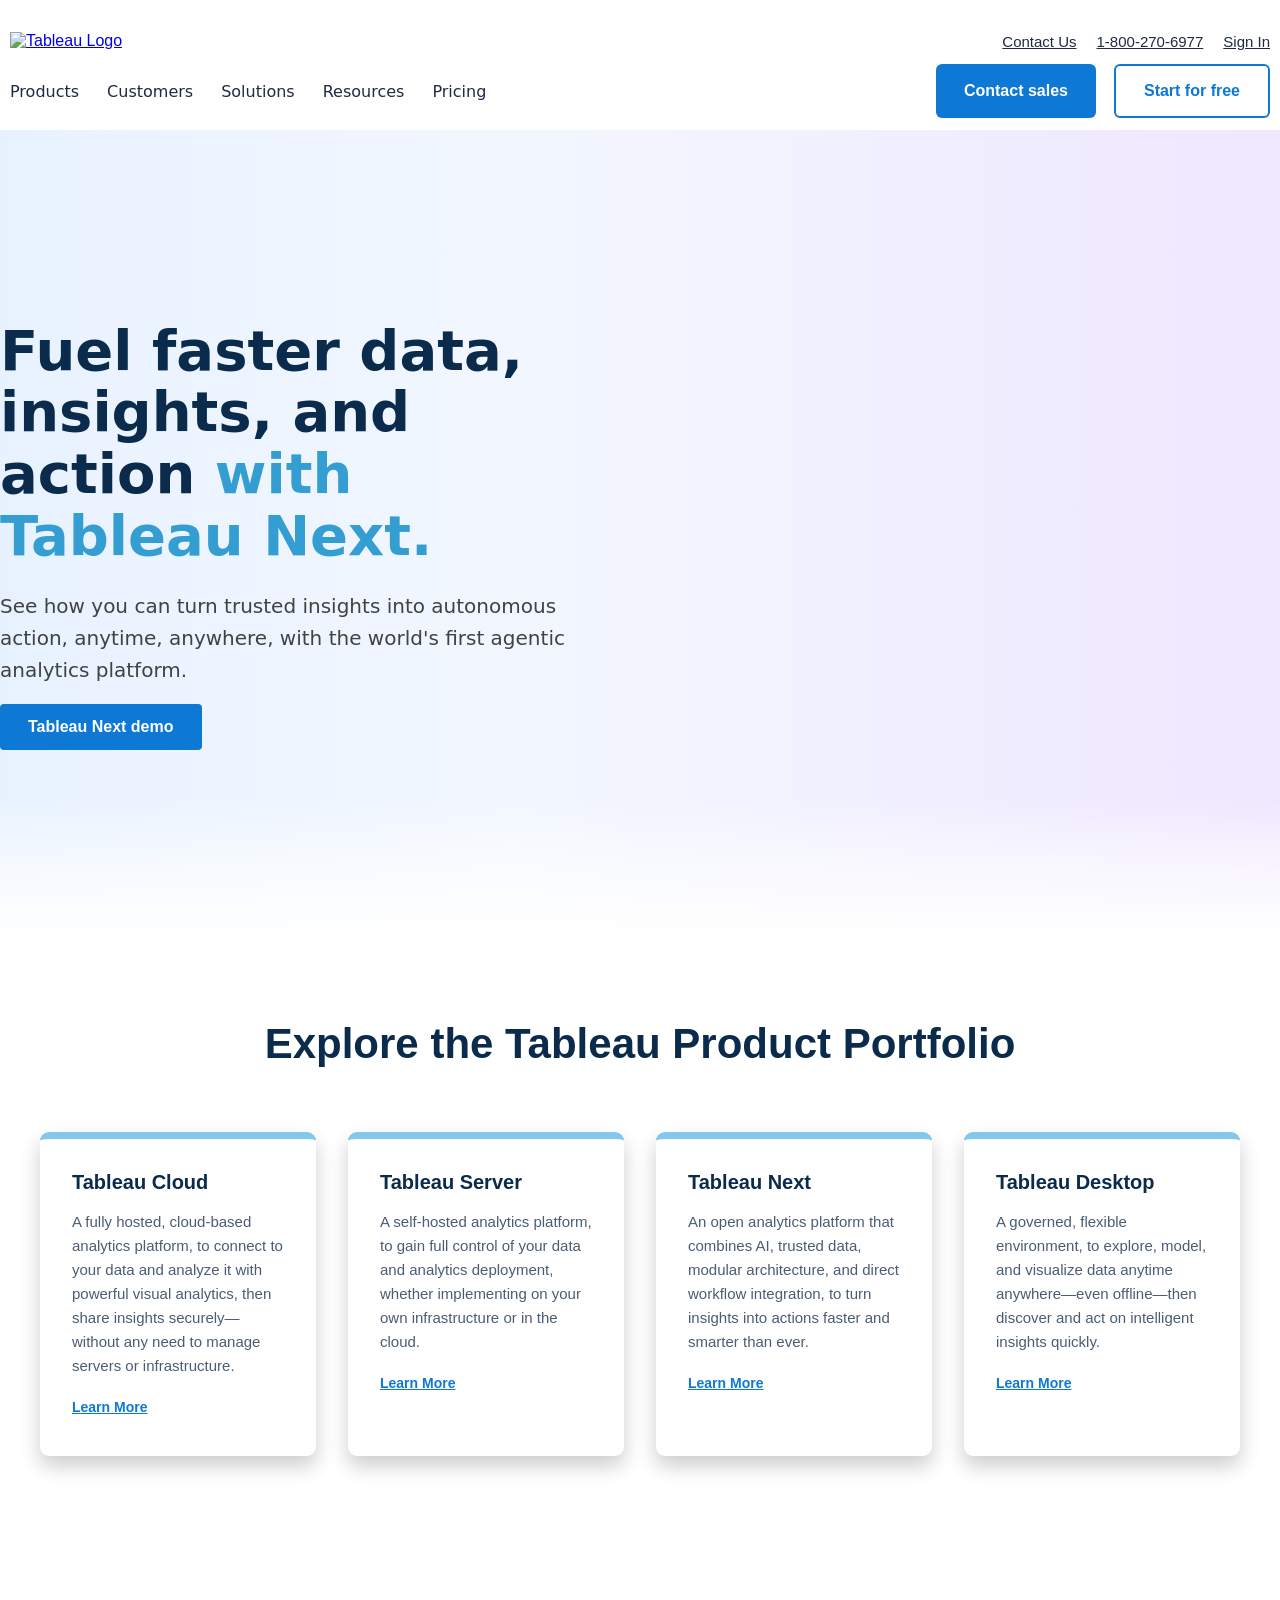
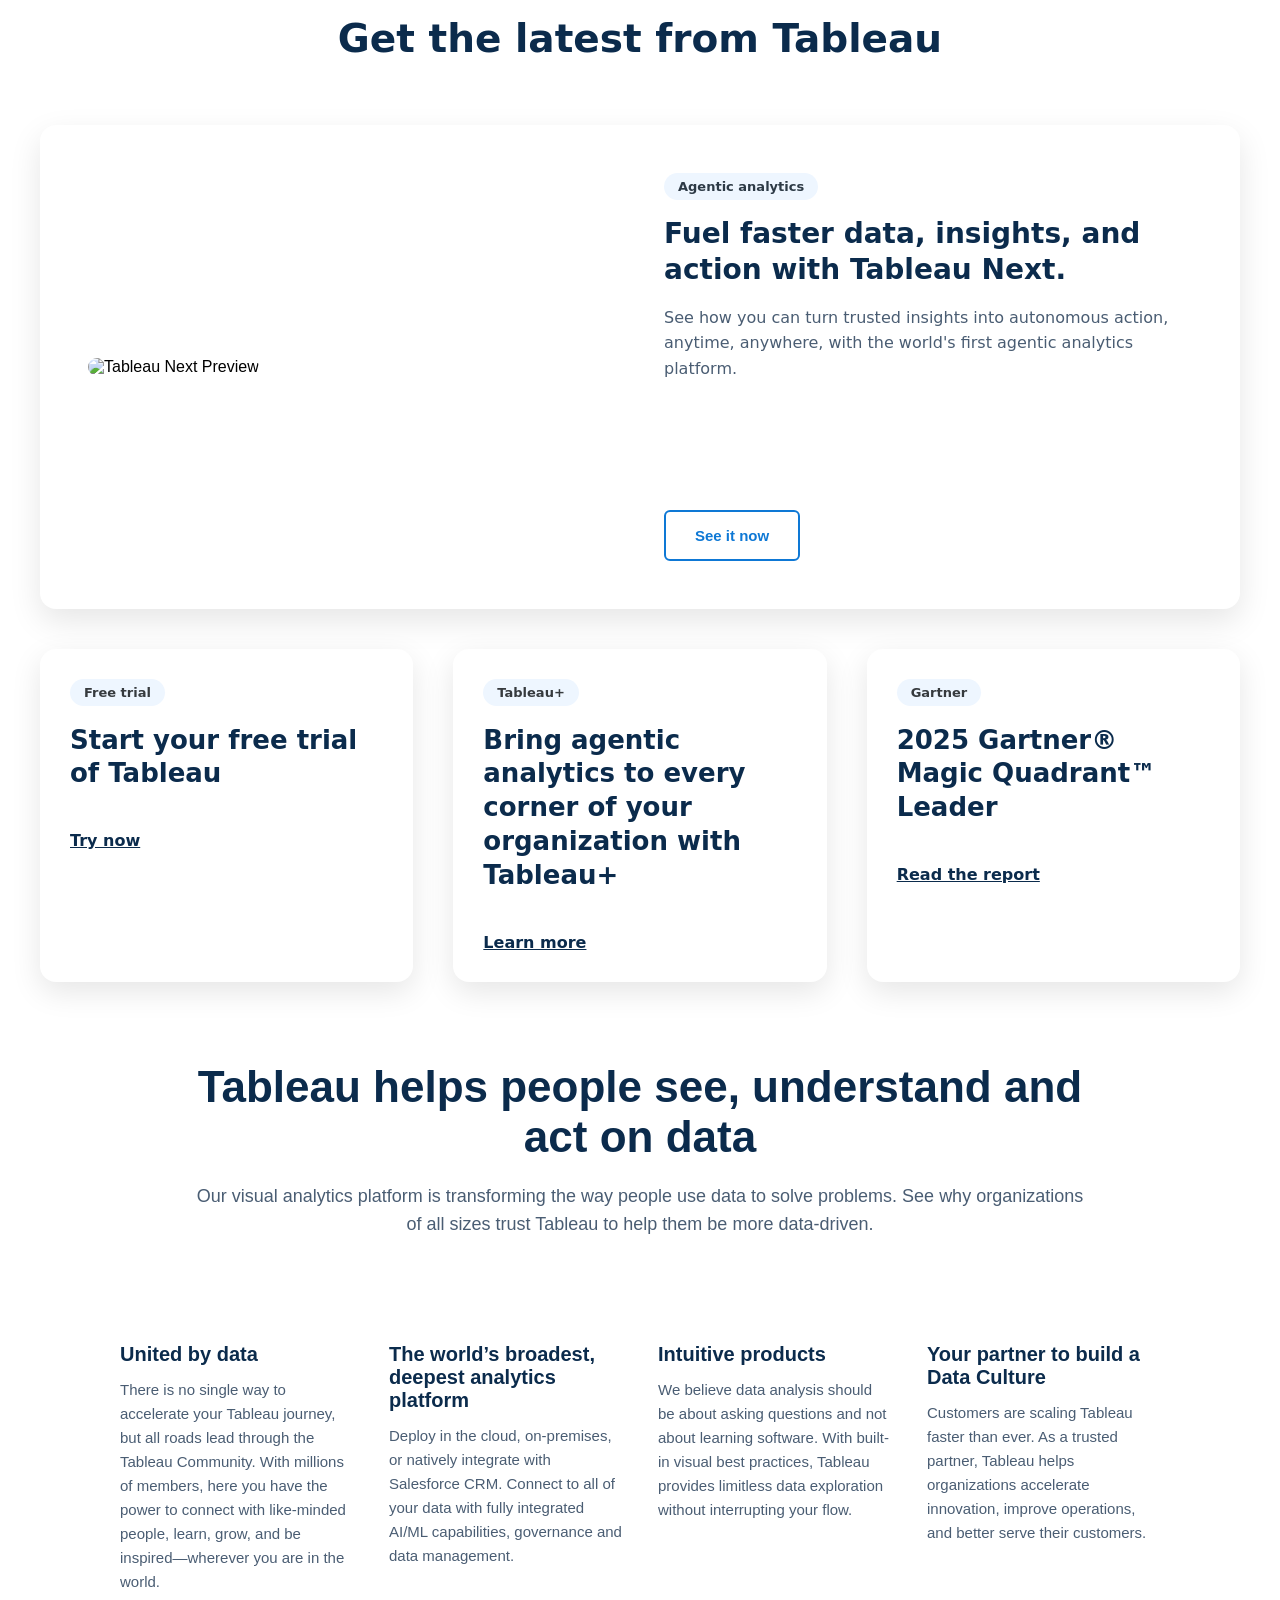
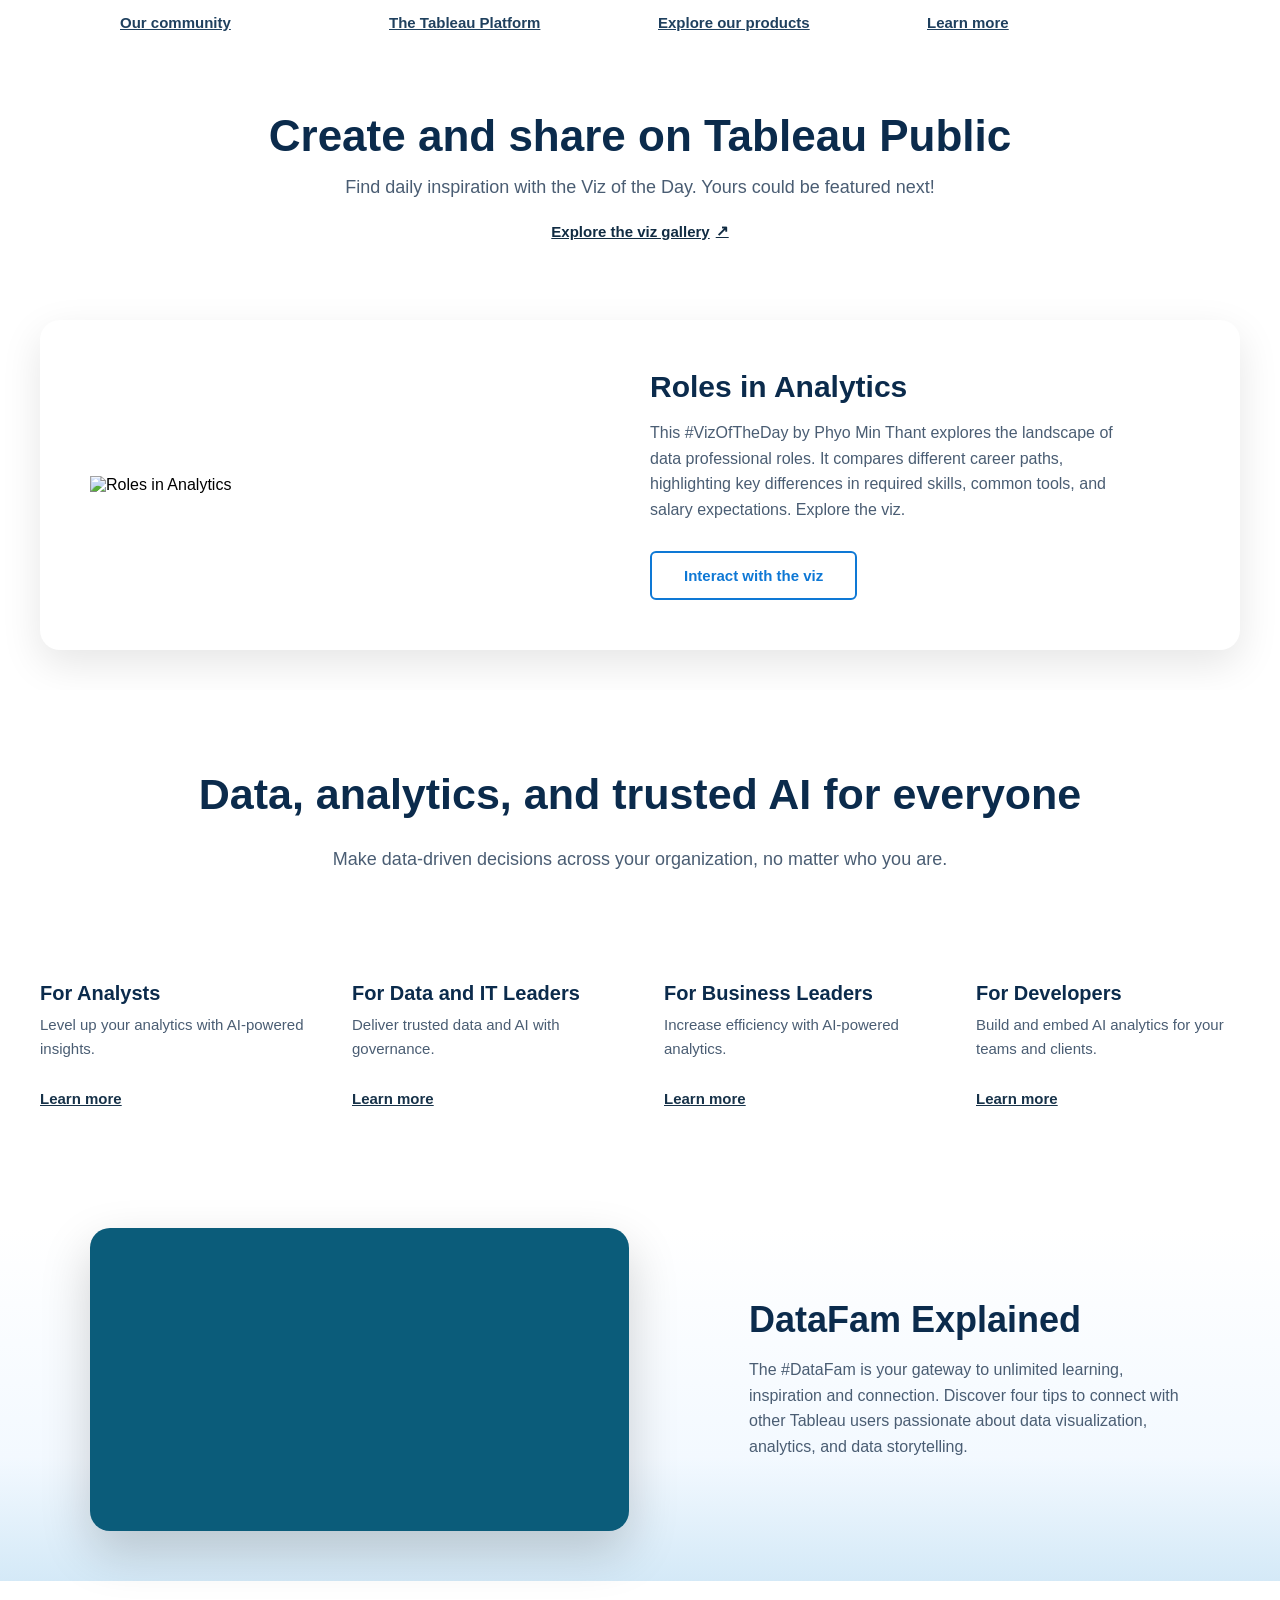
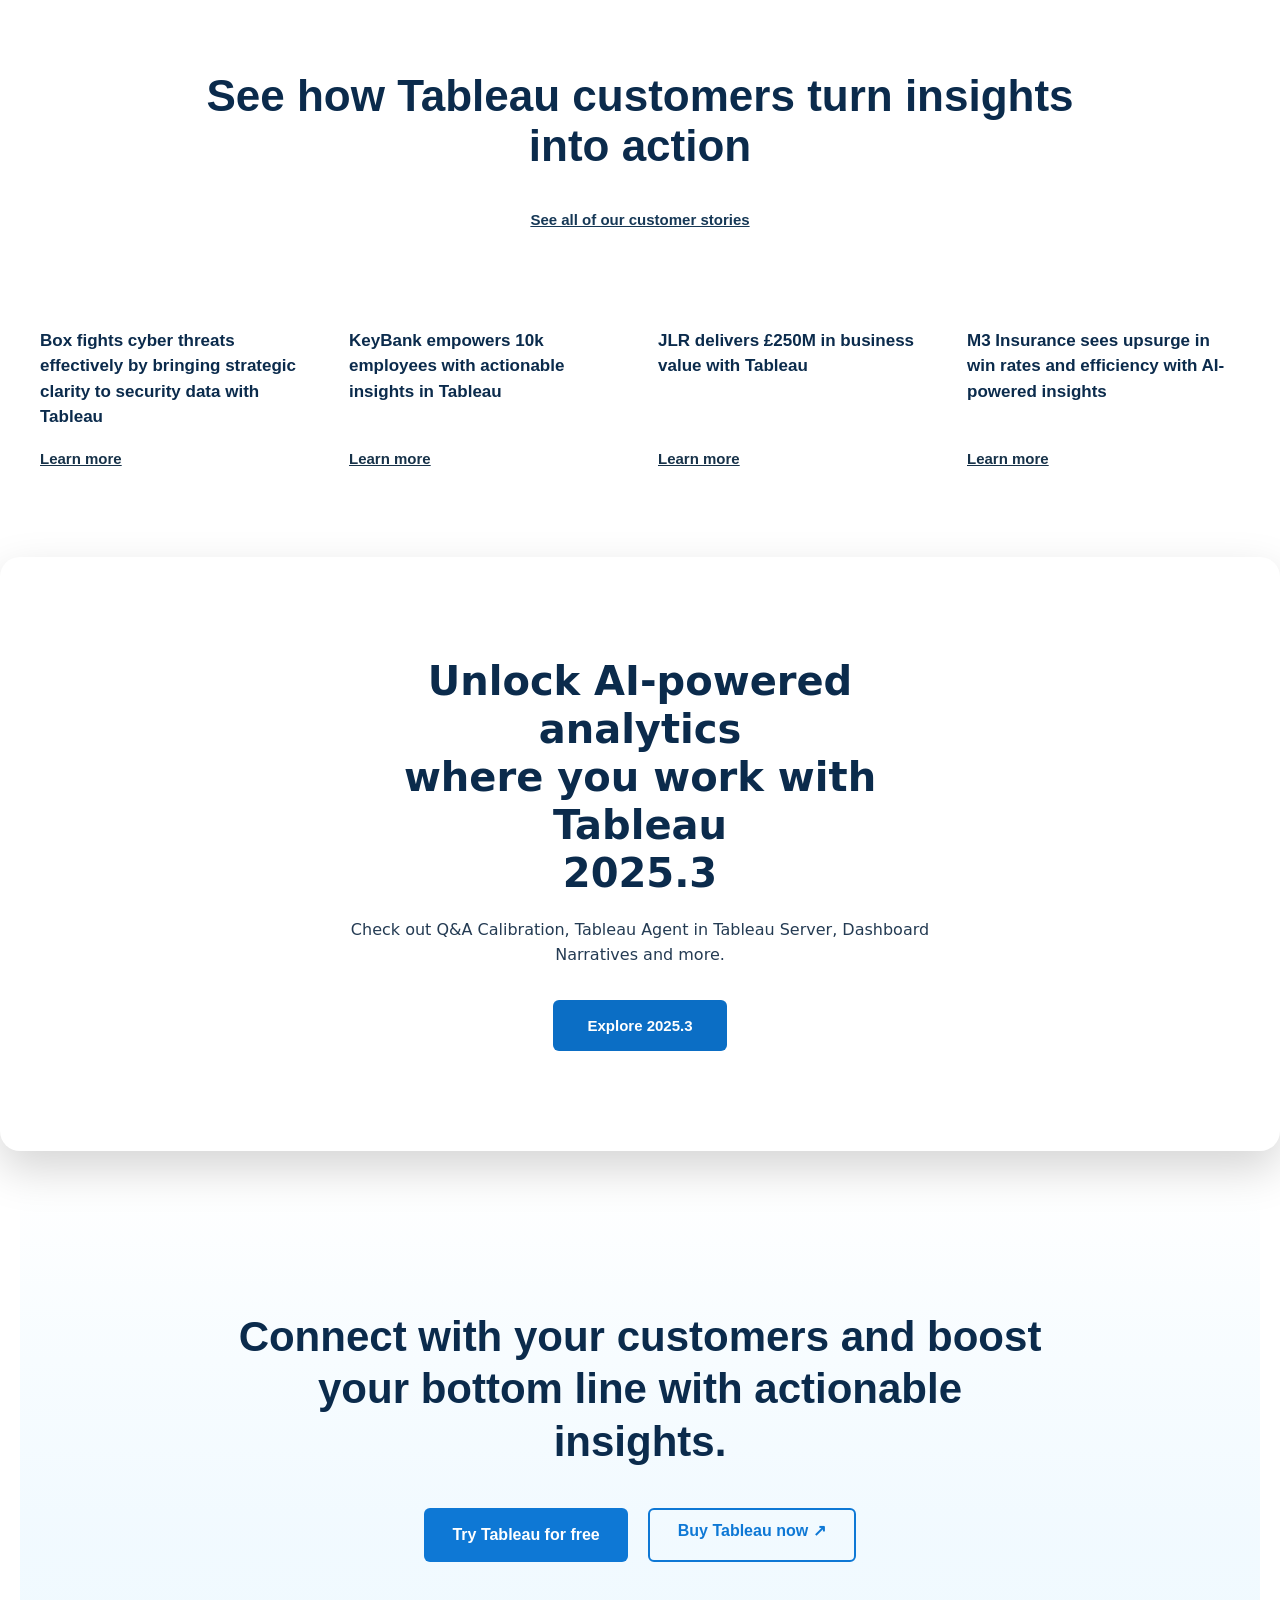
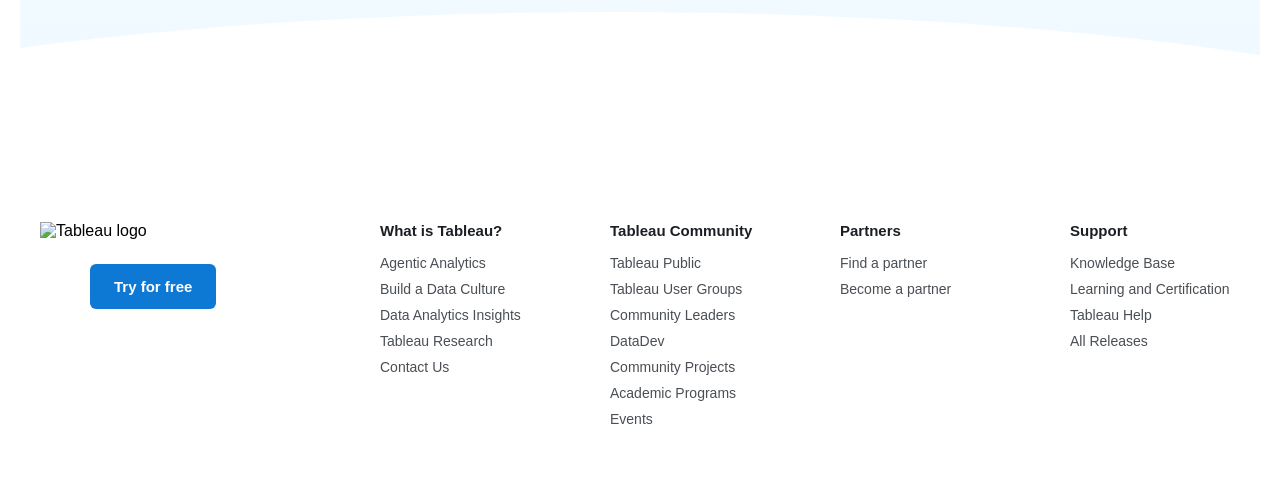
==== index.html @ ca80e10f "home page" ====
<!DOCTYPE html>
<html>
<head>
    <meta charset="UTF-8">
    <title>Tableau Replica</title>
    <link rel="stylesheet" href="style.css">
</head>
<body>

<header class="header">

    <!-- ROW 1 -->
    <div class="header-top">
        <div class="header-container">
            <div class="logo">
                <a href="index.html"><img src="https://www.tableau.com/themes/custom/tableau_www/logo.v2.svg" alt="Tableau Logo"></a>
            </div>

            <div class="top-links">
                <a href="#">Contact Us</a>
                <a href="#">1-800-270-6977</a>
                <a href="#">Sign In</a>
            </div>
        </div>
    </div>

    <!-- ROW 2 -->
    <div class="header-bottom">
        <div class="header-container">

<ul class="menu">
    <li class="has-dropdown">
        <a href="#">Products</a>
        <ul class="dropdown">
            <li><a href="#">Overview</a></li>
            <li><a href="#">Tableau Next</a></li>
            <li><a href="#">Tableau Cloud</a></li>
            <li><a href="#">Tableau Server</a></li>
            <li><a href="#">Tableau Desktop</a></li>
        </ul>
    </li>

    <li class="has-dropdown">
        <a href="#">Customers</a>
        <ul class="dropdown">
            <li><a href="#">Customer Stories</a></li>
            <li><a href="#">Community Stories</a></li>
        </ul>
    </li>

    <li class="has-dropdown">
        <a href="#">Solutions</a>
        <ul class="dropdown">
            <li><a href="#">By Industry</a></li>
            <li><a href="#">By Role</a></li>
            <li><a href="#">By Technology</a></li>
        </ul>
    </li>

    <li class="has-dropdown">
        <a href="#">Resources</a>
        <ul class="dropdown">
            <li><a href="GettingStarted.html">Getting Started</a></li>
            <li><a href="LearnTableau.html">Learn Tableau</a></li>
            <li><a href="#">Community</a></li>
            <li><a href="#">Blog</a></li>
        </ul>
    </li>

    <li class="has-dropdown">
        <a href="#">Pricing</a>
        <ul class="dropdown">
            <li><a href="#">Pricing Calculator</a></li>
            <li><a href="#">Buy Tableau+</a></li>
        </ul>
    </li>
</ul>

            <div class="actions">
                <button class="btn-primary">Contact sales</button>
                <button class="btn-outline">Start for free</button>
            </div>

        </div>
    </div>

</header>

<!-- 🔥 GRADIENT WRAPPER START -->
<div class="gradient-wrapper">

    <!-- HERO SECTION -->
    <section class="hero">
        <div class="hero-container">

            <!-- LEFT CONTENT -->
            <div class="hero-left">
                <h1>
                    Fuel faster data, insights, and action
                    <span>with Tableau Next.</span>
                </h1>

                <p>
                    See how you can turn trusted insights into autonomous action,
                    anytime, anywhere, with the world's first agentic analytics platform.
                </p>

                <button class="hero-btn">Tableau Next demo</button>
            </div>

            <!-- RIGHT CONTENT -->
            <div class="hero-right">
                <img src="https://wp.sfdcdigital.com/tableau/en-us/wp-content/uploads/sites/47/2026/01/TabDC-Marque-Image.png?resize=768,768" alt="">
            </div>

        </div>
    </section>
    <!-- PRODUCT PORTFOLIO SECTION -->
<section class="portfolio">
    <div class="portfolio-container">

        <h2>Explore the Tableau Product Portfolio</h2>

        <div class="portfolio-grid">

            <div class="portfolio-card">
                <h3>Tableau Cloud</h3>
                <p>
                    A fully hosted, cloud-based analytics platform, to connect
                    to your data and analyze it with powerful visual analytics,
                    then share insights securely—without any need to manage
                    servers or infrastructure.
                </p>
                <a href="#">Learn More</a>
            </div>

            <div class="portfolio-card">
                <h3>Tableau Server</h3>
                <p>
                    A self-hosted analytics platform, to gain full control of
                    your data and analytics deployment, whether implementing
                    on your own infrastructure or in the cloud.
                </p>
                <a href="#">Learn More</a>
            </div>

            <div class="portfolio-card">
                <h3>Tableau Next</h3>
                <p>
                    An open analytics platform that combines AI, trusted data,
                    modular architecture, and direct workflow integration, to
                    turn insights into actions faster and smarter than ever.
                </p>
                <a href="#">Learn More</a>
            </div>

            <div class="portfolio-card">
                <h3>Tableau Desktop</h3>
                <p>
                    A governed, flexible environment, to explore, model, and
                    visualize data anytime anywhere—even offline—then discover
                    and act on intelligent insights quickly.
                </p>
                <a href="#">Learn More</a>
            </div>

        </div>
    </div>
</section>
<!-- LATEST FROM TABLEAU SECTION -->
<section class="latest">
    <div class="latest-container">

        <h1>Get the latest from Tableau</h1>

        <div class="latest-card">
            
            <!-- LEFT IMAGE -->
            <div class="latest-image">
                <img src="https://wp.sfdcdigital.com/tableau/en-us/wp-content/uploads/sites/47/2025/10/Tableau-Next_spotlight.png?resize=2048,1152" alt="Tableau Next Preview">
            </div>

            <!-- RIGHT CONTENT -->
            <div class="latest-content">
                <span class="latest-tag">Agentic analytics</span>

                <h3>
                    Fuel faster data, insights, and action with Tableau Next.
                </h3>

                <p>
                    See how you can turn trusted insights into autonomous action,
                    anytime, anywhere, with the world's first agentic analytics platform.
                </p>

                <button class="latest-btn">See it now</button>
            </div>

        </div>

    </div>
</section>
<!-- THREE INFO CARDS SECTION -->
<section class="info-cards">
    <div class="info-container">

        <div class="info-card">
            <span class="info-tag">Free trial</span>
            <h3>Start your free trial of Tableau</h3>
            <a href="#" class="info-link">Try now</a>
        </div>

        <div class="info-card">
            <span class="info-tag">Tableau+</span>
            <h3>
                Bring agentic analytics to every corner of your
                organization with Tableau+
            </h3>
            <a href="#" class="info-link">Learn more</a>
        </div>

        <div class="info-card">
            <span class="info-tag">Gartner</span>
            <h3>
                2025 Gartner® Magic Quadrant™ Leader
            </h3>
            <a href="#" class="info-link">Read the report</a>
        </div>

    </div>
</section>
<!-- HELP PEOPLE SECTION -->
<section class="help">
  <div class="help-container">

    <h2>
      Tableau helps people see, understand and<br>
      act on data
    </h2>

    <p class="help-subtitle">
      Our visual analytics platform is transforming the way people use data to
      solve problems. See why organizations of all sizes trust Tableau to help
      them be more data-driven.
    </p>

    <div class="help-grid">

      <!-- CARD 1 -->
      <div class="help-card">
        <img src="https://wp.sfdcdigital.com/tableau/en-us/wp-content/uploads/sites/47/2025/09/tableau-community-tile.png?resize=1024,589" alt="">
        <h3>United by data</h3>
        <p>
          There is no single way to accelerate your Tableau journey, but all
          roads lead through the Tableau Community. With millions of members,
          here you have the power to connect with like-minded people, learn,
          grow, and be inspired—wherever you are in the world.
        </p>
        <a href="#">Our community</a>
      </div>

      <!-- CARD 2 -->
      <div class="help-card">
        <img src="https://wp.sfdcdigital.com/tableau/en-us/wp-content/uploads/sites/47/2025/01/broadest-deepest-Thumb@2x-cropped-1.webp?resize=1024,576" alt="">
        <h3>The world’s broadest, deepest analytics platform</h3>
        <p>
          Deploy in the cloud, on-premises, or natively integrate with Salesforce
          CRM. Connect to all of your data with fully integrated AI/ML
          capabilities, governance and data management.
        </p>
        <a href="#">The Tableau Platform</a>
      </div>

      <!-- CARD 3 -->
      <div class="help-card">
        <img src="https://wp.sfdcdigital.com/tableau/en-us/wp-content/uploads/sites/47/2025/01/intuitive-products-Thumb@2x-cropped-1.webp?resize=1024,576" alt="">
        <h3>Intuitive products</h3>
        <p>
          We believe data analysis should be about asking questions and not
          about learning software. With built-in visual best practices,
          Tableau provides limitless data exploration without interrupting
          your flow.
        </p>
        <a href="#">Explore our products</a>
      </div>

      <!-- CARD 4 -->
      <div class="help-card">
        <img src="https://wp.sfdcdigital.com/tableau/en-us/wp-content/uploads/sites/47/2025/01/Data-culture-1-1.webp?resize=1024,576" alt="">
        <h3>Your partner to build a Data Culture</h3>
        <p>
          Customers are scaling Tableau faster than ever. As a trusted partner,
          Tableau helps organizations accelerate innovation, improve operations,
          and better serve their customers.
        </p>
        <a href="#">Learn more</a>
      </div>

    </div>
  </div>
</section>
<!-- TABLEAU PUBLIC SECTION -->
<section class="public">
  <div class="public-container">

    <h2>Create and share on Tableau Public</h2>

    <p class="public-subtitle">
      Find daily inspiration with the Viz of the Day. Yours could be featured next!
    </p>

    <a href="#" class="public-link">
      Explore the viz gallery
      <span>↗</span>
    </a>

    <!-- FEATURED CARD -->
    <div class="public-card">

      <div class="public-image">
        <img src="https://www.tableau.com/sites/default/files/2025-12/Tableau-Public-Viz-of-the-Day--55-.png" alt="Roles in Analytics">
      </div>

      <div class="public-content">
        <h3>Roles in Analytics</h3>

        <p>
          This #VizOfTheDay by Phyo Min Thant explores the landscape of data
          professional roles. It compares different career paths, highlighting
          key differences in required skills, common tools, and salary
          expectations. Explore the viz.
        </p>

        <button class="public-btn">Interact with the viz</button>
      </div>

    </div>

  </div>
</section>
<!-- DATA & AI FOR EVERYONE -->
<section class="everyone">
  <div class="everyone-container">

    <h2>Data, analytics, and trusted AI for everyone</h2>

    <p class="everyone-subtitle">
      Make data-driven decisions across your organization, no matter who you are.
    </p>

    <div class="everyone-grid">

      <!-- CARD 1 -->
      <div class="everyone-card">
        <img src="https://wp.sfdcdigital.com/tableau/en-us/wp-content/uploads/sites/47/2025/01/3analyst-1-1.webp?resize=300,300" alt="">
        <h3>For Analysts</h3>
        <p>Level up your analytics with AI-powered insights.</p>
        <a href="#">Learn more</a>
      </div>

      <!-- CARD 2 -->
      <div class="everyone-card">
        <img src="https://wp.sfdcdigital.com/tableau/en-us/wp-content/uploads/sites/47/2025/01/2it-1-1.webp?resize=300,300" alt="">
        <h3>For Data and IT Leaders</h3>
        <p>Deliver trusted data and AI with governance.</p>
        <a href="#">Learn more</a>
      </div>

      <!-- CARD 3 -->
      <div class="everyone-card">
        <img src="https://wp.sfdcdigital.com/tableau/en-us/wp-content/uploads/sites/47/2025/01/1bizuser-1-1.webp?resize=300,300" alt="">
        <h3>For Business Leaders</h3>
        <p>Increase efficiency with AI-powered analytics.</p>
        <a href="#">Learn more</a>
      </div>

      <!-- CARD 4 -->
      <div class="everyone-card">
        <img src="https://wp.sfdcdigital.com/tableau/en-us/wp-content/uploads/sites/47/2025/01/4dev-1-1.webp?resize=300,300" alt="">
        <h3>For Developers</h3>
        <p>Build and embed AI analytics for your teams and clients.</p>
        <a href="#">Learn more</a>
      </div>

    </div>
  </div>
</section>
<!-- DATAFAM EXPLAINED SECTION -->
<section class="datafam">
  <div class="datafam-container">

    <!-- VIDEO -->
    <div class="datafam-video">
      <iframe
        src="https://www.youtube.com/embed/23Nr1cBEVCo"
        title="DataFam Explained"
        allow="accelerometer; autoplay; clipboard-write; encrypted-media; gyroscope; picture-in-picture"
        allowfullscreen>
      </iframe>
    </div>

    <!-- CONTENT -->
    <div class="datafam-content">
      <h2>DataFam Explained</h2>
      <p>
        The #DataFam is your gateway to unlimited learning, inspiration and
        connection. Discover four tips to connect with other Tableau users
        passionate about data visualization, analytics, and data storytelling.
      </p>
    </div>

  </div>
</section>
<!-- CUSTOMER STORIES SECTION -->
<section class="stories">
  <div class="stories-container">

    <h2>
      See how Tableau customers turn insights<br>
      into action
    </h2>

    <a href="#" class="stories-link">
      See all of our customer stories
    </a>

    <div class="stories-grid">

      <!-- CARD 1 -->
      <div class="story-card">
        <img src="https://wp.sfdcdigital.com/tableau/en-us/wp-content/uploads/sites/47/2025/04/Box_thumbnail3_sq.png?resize=768,768" alt="">
        <h3>
          Box fights cyber threats effectively by bringing strategic clarity to security data with Tableau
        </h3>
        <a href="#">Learn more</a>
      </div>

      <!-- CARD 2 -->
      <div class="story-card">
        <img src="https://wp.sfdcdigital.com/tableau/en-us/wp-content/uploads/sites/47/2025/01/keybank_thumbnail-1-1.webp?resize=300,300" alt="">
        <h3>
          KeyBank empowers 10k employees with actionable insights in Tableau
        </h3>
        <a href="#">Learn more</a>
      </div>

      <!-- CARD 3 -->
      <div class="story-card">
        <img src="https://wp.sfdcdigital.com/tableau/en-us/wp-content/uploads/sites/47/2025/01/JLR_thumbnail-1-1.webp?resize=300,300" alt="">
        <h3>
          JLR delivers £250M in business value with Tableau
        </h3>
        <a href="#">Learn more</a>
      </div>

      <!-- CARD 4 -->
      <div class="story-card">
        <img src="https://wp.sfdcdigital.com/tableau/en-us/wp-content/uploads/sites/47/2025/04/m3-customer-story.jpg?resize=2048,2048" alt="">
        <h3>
          M3 Insurance sees upsurge in win rates and efficiency with AI-powered insights
        </h3>
        <a href="#">Learn more</a>
      </div>

    </div>
  </div>
</section>
<!-- RELEASE / UPDATE SECTION -->
<!-- AI IMAGE BANNER -->
<section class="ai-banner">
  <div class="ai-banner-content">
    <h2>
      Unlock AI-powered analytics<br>
      where you work with Tableau<br>
      2025.3
    </h2>

    <p>
      Check out Q&A Calibration, Tableau Agent in Tableau Server,
      Dashboard Narratives and more.
    </p>

    <a href="#" class="ai-banner-btn">Explore 2025.3</a>
  </div>
</section>

<!-- FINAL CTA SECTION -->
<section class="cta">
  <div class="cta-container">
    <h2>
      Connect with your customers and boost<br>
      your bottom line with actionable insights.
    </h2>

    <div class="cta-actions">
      <a href="#" class="btn-primary">Try Tableau for free</a>
      <a href="#" class="btn-outline">Buy Tableau now ↗</a>
    </div>
  </div>
</section>
<footer class="footer">
  <div class="footer-container">

    <!-- LEFT -->
    <div class="footer-brand">
      <img src="https://www.tableau.com/themes/custom/tableau_www/logo.v2.svg" alt="Tableau logo">
      <button class="footer-btn">Try for free</button>
    </div>

    <!-- LINKS -->
    <div class="footer-links">

      <div class="footer-col">
        <h4>What is Tableau?</h4>
        <a href="#">Agentic Analytics</a>
        <a href="#">Build a Data Culture</a>
        <a href="#">Data Analytics Insights</a>
        <a href="#">Tableau Research</a>
        <a href="#">Contact Us</a>
      </div>

      <div class="footer-col">
        <h4>Tableau Community</h4>
        <a href="#">Tableau Public</a>
        <a href="#">Tableau User Groups</a>
        <a href="#">Community Leaders</a>
        <a href="#">DataDev</a>
        <a href="#">Community Projects</a>
        <a href="#">Academic Programs</a>
        <a href="#">Events</a>
      </div>

      <div class="footer-col">
        <h4>Partners</h4>
        <a href="#">Find a partner</a>
        <a href="#">Become a partner</a>
      </div>

      <div class="footer-col">
        <h4>Support</h4>
        <a href="#">Knowledge Base</a>
        <a href="#">Learning and Certification</a>
        <a href="#">Tableau Help</a>
        <a href="#">All Releases</a>
      </div>
    </div>
  </div>
</footer>
<footer>
    <div class="last-footer">

    </div>
</footer>
</div>
</body>
</html>
---- style.css ----
* {
    margin: 0;
    padding: 0;
    box-sizing: border-box;
    font-family: Arial, Helvetica, sans-serif;
}

.header {
    background-color: #fff;
    border-bottom: px solid #e5e5e5;
}

.header-top,
.header-bottom {
    border-bottom: px solid #e5e5e5;
}

.header-container {
    max-width: 1400px;
    margin: 0 auto;
    padding: 12px 40px;
    display: flex;
    align-items: center;
    justify-content: space-between;
    flex-wrap: nowrap;
}


.logo img {
    height: 41px;
    margin-top: 20px;
    margin-left: -30px;
}

/* TOP LINKS */
.top-links {
    display: flex;
    gap: 20px;
    margin-right: -30px;
    
}

.top-links a {
    
    margin-top: 20px;
    font-size: 15px;
    color: #1f2a44;
    font-family:Arial, Helvetica, sans-serif
}

/* MENU */
.menu {
    display: flex;
    list-style: none;
    margin-left: -30px;
    margin-top: -10px;
    gap: 28px;
}

.menu a {
    text-decoration: none;
    font-size: 16px;
    color: #1f2a44;
    font-family: "Salesforce Sans", system-ui, -apple-system,
               BlinkMacSystemFont, "Segoe UI", Roboto,
               "Helvetica Neue", Arial, "Noto Sans",
               sans-serif, "Apple Color Emoji",
               "Segoe UI Emoji", "Segoe UI Symbol",
               "Noto Color Emoji";
}

/* ACTION BUTTONS */
.actions {
    display: flex;
    gap: 18px;
    margin-top: -10px;
    margin-right: -30px;

}

.btn-primary {
    background-color:#0e78d5;
    color: white;
    border: none;
    padding: 10px 28px;
    border-radius: 4px;
    font-size: 15px;
    cursor: pointer;
    font-family: Arial, Helvetica, sans-serif;
    font-weight: bold;
    
}

.btn-outline {
    background-color: transparent;
    color: #0e78d5;
    border: 2px solid#0e78d5;
    font-size: 15px;
    font-weight: bold;
    padding: 12px 20px;
    border-radius: 4px;
    cursor: pointer;
}
/* minimal dropdown */

.menu li {
    position: relative;
}

.dropdown {
    position: absolute;
    top: 100%;
    left: 0;
    background: #fff;
    list-style: none;
    padding: 10px 0;
    min-width: 200px;
    display: none;
    box-shadow: 0 8px 20px rgba(0,0,0,0.12);
}

.dropdown li a {
    display: block;
    padding: 8px 20px;
    color: #032d60;
    font-size: 14px;
}

.has-dropdown:hover .dropdown {
    display: block;
}
/* FIX dropdown going behind hero */
.header {
    position: relative;
    z-index: 1000;
}

.dropdown {
    z-index: 2000;
}
/* HERO SECTION */
.hero {
    width: 100%;
    min-height: 90vh;

    background: linear-gradient(
        90deg,
        #e8f2ff 0%,
        #f2f7ff 40%,
        #efe7ff 100%
    );

    display: flex;
    align-items: center;
}

.hero-container {
    max-width: 1400px;
    margin: 0 auto;
    padding: 60px 40px;

    display: flex;
    justify-content: space-between;
    align-items: center;
}

/* LEFT & RIGHT PLACEHOLDERS */
.hero-left {
    width: 50%;
    margin-left: -40px;
    
}

.hero-right {
    width: 50%;
}
/* HERO TEXT */
.hero-left h1 {
    font-size: 56px;
    line-height: 1.1;
    color: #0b2b4c;
    margin-bottom: 24px;
    font-weight: 700;
    max-width: 680px; 
    font-family: "Salesforce Sans", system-ui, -apple-system,
               BlinkMacSystemFont, "Segoe UI", Roboto,
               "Helvetica Neue", Arial, "Noto Sans",
               sans-serif, "Apple Color Emoji",
               "Segoe UI Emoji", "Segoe UI Symbol",
               "Noto Color Emoji";
}

.hero-left h1 span {
    color: #349ed3;
        font-family: "Salesforce Sans", system-ui, -apple-system,
               BlinkMacSystemFont, "Segoe UI", Roboto,
               "Helvetica Neue", Arial, "Noto Sans",
               sans-serif, "Apple Color Emoji",
               "Segoe UI Emoji", "Segoe UI Symbol",
               "Noto Color Emoji";
}

.hero-left p {
    font-size: 20px;
    color: #404243;
    line-height: 1.6;
    max-width: 750px;   /* keeps paragraph aligned */
    margin-bottom: 18px;
    font-family: "Salesforce Sans", system-ui, -apple-system,
               BlinkMacSystemFont, "Segoe UI", Roboto,
               "Helvetica Neue", Arial, "Noto Sans",
               sans-serif, "Apple Color Emoji",
               "Segoe UI Emoji", "Segoe UI Symbol",
               "Noto Color Emoji";
    
}


/* HERO BUTTON */
.hero-btn {
    background-color: #0e78d5;
    color: white;
    border: none;
    padding: 14px 28px;
    font-size: 16px;
    font-weight: bold;
    border-radius: 4px;
    cursor: pointer;
}
.hero-right {
    width: 50%;
    display: flex;
    justify-content: flex-end;
    align-items: center;
    position: relative;
}
.hero-right img {
    width: 520px;          /* controls size */
    max-width: 100%;
    height: auto;
    transform: translateX(40px); /* push slightly right like Tableau */
}
/* PRODUCT PORTFOLIO SECTION */
.portfolio {
    background-color: #ffffff;
    padding: 120px 0;
}

.portfolio-container {
    max-width: 1400px;
    margin: 0 auto;
    padding: 0 40px;
}

/* FIX START: Portfolio heading spacing */
.portfolio {
    padding-top: 80px;   /* creates clean space after hero fade */
}

.portfolio h2 {
    text-align: center;
    font-size: 42px;
    font-weight: 700;
    color: #0b2b4c;
    margin-bottom: 64px;
    margin-top: 0;       /* remove overlap */
}
/* FIX END */


/* GRID */
.portfolio-grid {
    display: grid;
    grid-template-columns: repeat(4, 1fr);
    gap: 32px;
}

/* CARD */
.portfolio-card {
    background-color: #ffffff;
    border-radius: 9px;
    padding: 32px;
    border-top: 7px solid #83c8eb;
    box-shadow: 0 10px 20px  rgba(0, 0, 0, 0.2);
    transition: transform 0.3s ease, box-shadow 0.3s ease;
    padding-bottom: 40px;
}

.portfolio-card h3 {
    font-size: 20px;
    font-weight: 700;
    color: #0b2b4c;
    margin-bottom: 16px;
}

.portfolio-card p {
    font-size: 15px;
    line-height: 1.6;
    color: #4a5d73;
    margin-bottom: 20px;
}

.portfolio-card a {
    font-size: 14px;
    font-weight: 600;
    color: #0e78d5;
    text-decoration: underline;
}
/* GRADIENT FADE FIX */
.hero {
    position: relative;
    overflow: hidden;
}

/* fade to white at bottom */
.hero::after {
    content: "";
    position: absolute;
    left: 0;
    bottom: 0;
    width: 100%;
    height: 140px;

    background: linear-gradient(
        to bottom,
        rgba(255,255,255,0) 0%,
        rgba(255,255,255,0.6) 50%,
        #ffffff 100%
    );

    pointer-events: none;
}
/* LATEST FROM TABLEAU */
.latest {
    background-color: #ffffff;
    padding: 40px 0;
    
}

.latest-container {
    
    max-width: 1400px;
    margin: 0 auto;
    padding: 0 40px;
}

.latest h1 {
    text-align: center;
    font-size: 39px;
    font-weight: 700;
    color: #0b2b4c;
    margin-bottom: 64px;
    font-family: "Salesforce Sans", system-ui, -apple-system;
}

/* CARD */
.latest-card {
    background-color: #ffffff;
    border-radius: 16px;
    padding: 48px;
    display: flex;
    gap: 48px;
    align-items: center;
    box-shadow: 0 12px 32px rgba(0,0,0,0.1);
}

/* IMAGE */
.latest-image {
    width: 50%;
}

.latest-image img {
    width: 100%;
    border-radius: 12px;
}

/* CONTENT */
.latest-content {
    width: 50%;
}

.latest-tag {
    display: inline-block;
    background-color: #eef6ff;
    color: #2d3a46;
    font-size: 13px;
    font-weight: 600;
    padding: 6px 14px;
    border-radius: 20px;
    margin-bottom: 16px;
    font-family: "Salesforce Sans", system-ui, -apple-system,
             BlinkMacSystemFont, "Segoe UI", Roboto,
             "Helvetica Neue", Arial, "Noto Sans",
             sans-serif, "Apple Color Emoji",
             "Segoe UI Emoji", "Segoe UI Symbol",
             "Noto Color Emoji";
}

.latest-content h3 {
    font-size: 28px;
    font-weight: 700;
    color: #0b2b4c;
    margin-bottom: 16px;
    line-height: 1.3;
    font-family: "Salesforce Sans", system-ui, -apple-system,
             BlinkMacSystemFont, "Segoe UI", Roboto,
             "Helvetica Neue", Arial, "Noto Sans",
             sans-serif, "Apple Color Emoji",
             "Segoe UI Emoji", "Segoe UI Symbol",
             "Noto Color Emoji";

}

.latest-content p {
    font-size: 16px;
    color: #4a5d73;
    line-height: 1.6;
    margin-bottom: 28px;
    font-family: "Salesforce Sans", system-ui, -apple-system,
             BlinkMacSystemFont, "Segoe UI", Roboto,
             "Helvetica Neue", Arial, "Noto Sans",
             sans-serif, "Apple Color Emoji",
             "Segoe UI Emoji", "Segoe UI Symbol",
             "Noto Color Emoji";
    

}

/* BUTTON */
.latest-btn {
    background-color: transparent;
    border: 2px solid #0e78d5;
    color: #0e78d5;
    padding: 15px 29px;
    font-size: 15px;
    font-weight: 600;
    border-radius: 6px;
    cursor: pointer;
    margin-top: 100px;
}

.latest-btn:hover {
    background-color: #cadff2;
    color: #000000;
    border: 2px solid #000000;
}
/* THREE INFO CARDS SECTION */
.info-cards {
    background-color: #ffffff;
    
}

.info-container {
    max-width: 1400px;
    margin: 0 auto;
    padding: 0 40px;

    display: grid;
    grid-template-columns: repeat(3, 1fr);
    gap: 40px;
}

/* CARD */
.info-card {
    background-color: #ffffff;
    border-radius: 16px;
    padding: 30px;
    min-height: 260px;

    box-shadow: 0 10px 30px rgba(0, 0, 0, 0.1);
}

/* TAG */
.info-tag {
    display: inline-block;
    background-color: #eef6ff;
    color: #363a3e;
    font-size: 13px;
    font-weight: 600;
    padding: 6px 14px;
    border-radius: 20px;
    margin-bottom: 18px;

    font-family: "Salesforce Sans", system-ui, -apple-system,
        BlinkMacSystemFont, "Segoe UI", Roboto,
        "Helvetica Neue", Arial, "Noto Sans",
        sans-serif;
}

/* TITLE */
.info-card h3 {
    font-size: 26px;
    font-weight: 700;
    color: #0b2b4c;
    line-height: 1.3;
    margin-bottom: 40px;

    font-family: "Salesforce Sans", system-ui, -apple-system,
        BlinkMacSystemFont, "Segoe UI", Roboto,
        "Helvetica Neue", Arial, "Noto Sans",
        sans-serif;
}

/* LINK */
.info-link {
    font-size: 16px;
    font-weight: 600;
    color: #0b2b4c;
    text-decoration: underline;

    font-family: "Salesforce Sans", system-ui, -apple-system,
        BlinkMacSystemFont, "Segoe UI", Roboto,
        "Helvetica Neue", Arial, "Noto Sans",
        sans-serif;
}
/* HELP SECTION */
.help {
    background-color: #ffffff;
    padding: 80px;
   
}

.help-container {
    max-width: 1400px;
    margin: 0 auto;
    padding: 0 40px;
    text-align: center;
}

.help h2 {
    font-size: 44px;
    font-weight: 700;
    color: #0b2b4c;
    margin-bottom: 20px;
}

.help-subtitle {
    font-size: 18px;
    line-height: 1.6;
    color: #4a5d73;
    max-width: 900px;
    margin: 0 auto 80px;
}

/* GRID */
.help-grid {
    display: grid;
    grid-template-columns: repeat(4, 1fr);
    gap: 36px;
    align-items: stretch;
    text-align: left;
}

/* CARD */
.help-card {
    display: flex;
    flex-direction: column;
    height: 100%;
}

.help-card img {
    width: 100%;
    border-radius: 16px;
    margin-bottom: 24px;
}

.help-card h3 {
    font-size: 20px;
    font-weight: 700;
    color: #0b2b4c;
    margin-bottom: 12px;
}

.help-card p {
    font-size: 15px;
    line-height: 1.6;
    color: #4a5d73;
    margin-bottom: 20px;
}

.help-card a {
    margin-top: auto;
    font-size: 15px;
    font-weight: 600;
    color: #1f405e;
    text-decoration: underline;
}
/* TABLEAU PUBLIC SECTION */
.public {
    background-color: #ffffff;
    padding-bottom: 40px;
}

.public-container {
    max-width: 1400px;
    margin: 0 auto;
    padding: 0 40px;
    text-align: center;
}

.public h2 {
    font-size: 44px;
    font-weight: 700;
    color: #0b2b4c;
    margin-bottom: 16px;
}

.public-subtitle {
    font-size: 18px;
    color: #4a5d73;
    margin-bottom: 24px;
}

.public-link {
    display: inline-flex;
    align-items: center;
    gap: 6px;
    font-size: 15px;
    font-weight: 600;
    color: #112c43;
    text-decoration: underline;
    margin-bottom: 80px;
}

/* FEATURED CARD */
.public-card {
    background-color: #ffffff;
    border-radius: 20px;
    box-shadow: 0 14px 40px rgba(0,0,0,0.10);
    padding: 50px;
    display: flex;
    gap: 10px;
    align-items: center;
    text-align: left;
}

/* IMAGE */
.public-image {
    width: 50%;
}

.public-image img {
    width: 90%;
}

/* CONTENT */
.public-content {
    width: 45%;
}

.public-content h3 {
    font-size: 30px;
    font-weight: 700;
    color: #0b2b4c;
    margin-bottom: 16px;
}

.public-content p {
    font-size: 16px;
    line-height: 1.6;
    color: #4a5d73;
    margin-bottom: 28px;
}

/* BUTTON */
.public-btn {
    background-color: transparent;
    border: 2px solid #0e78d5;
    color: #0e78d5;
    padding: 14px 32px;
    font-size: 15px;
    font-weight: 600;
    border-radius: 6px;
    cursor: pointer;
}

.public-btn:hover {
    color: #1c2e3e;
    border: 2px solid  #1c2e3e;
    background-color: #eaf2fb;
}
/* DATA & AI FOR EVERYONE */
.everyone {
    background-color: #ffffff;
    padding: 80px 0 120px ;
}

.everyone-container {
    max-width: 1400px;
    margin: 0 auto;
    padding: 0 40px;
    text-align: center;
}

.everyone h2 {
    font-size: 43px;
    font-weight: 700;
    color: #0b2b4c;
    margin-bottom: 30px;
}

.everyone-subtitle {
    font-size: 18px;
    color: #4a5d73;
    margin-bottom: 80px;
}

/* GRID */
.everyone-grid {
    display: grid;
    grid-template-columns: repeat(4, 1fr);
    gap: 48px;
}

/* CARD */
.everyone-card {
    text-align: left;
}

.everyone-card img {
    width: 100%;
    max-width: 280px;
    margin-bottom: 28px;
}

.everyone-card h3 {
    font-size: 20px;
    font-weight: 700;
    color: #0b2b4c;
    margin-bottom: 8px;
}

.everyone-card p {
    font-size: 15px;
    color: #4a5d73;
    line-height: 1.6;
    margin-bottom: 29px;
}

.everyone-card a {
    font-size: 15px;
    font-weight: 600;
    color: #173249;
    text-decoration: underline;
}
/* DATAFAM SECTION */
.datafam {
    background: linear-gradient(
        to bottom,
        #ffffff 0%,
        #f1f8ff 40%,
        #e8f4ff 100%
    );
    padding: 120px 0;
}

.datafam-container {
    max-width: 1400px;
    margin: 0 auto;
    padding: 0 40px;

    display: flex;
    align-items: center;
    gap: 80px;
}

/* VIDEO CARD */
.datafam-video {
    width: 55%;
    position: relative;
}

.datafam-video img {
    width: 100%;
    border-radius: 20px;
    box-shadow: 0 20px 50px rgba(0,0,0,0.15);
}

/* PLAY BUTTON */
.play-btn {
    position: absolute;
    top: 50%;
    left: 50%;
    transform: translate(-50%, -50%);

    width: 80px;
    height: 80px;
    background-color: rgba(0,0,0,0.55);
    color: white;

    border-radius: 50%;
    font-size: 30px;
    display: flex;
    align-items: center;
    justify-content: center;

    cursor: pointer;
}

/* CONTENT */
.datafam {
    background: linear-gradient(
        to bottom,
        #ffffff 0%,
        #f3f9ff 65%,
        #d4e9f7 100%
    );
    padding: 0px 0 50px;
}

.datafam-container {
    max-width: 1400px;
    margin: 0 auto;
    padding: 0 90px;
    display: flex;
    align-items: center;
    gap: 120px;
}

.datafam-video {
    width: 55%;
    aspect-ratio: 16 / 9;
    border-radius: 20px;
    overflow: hidden; 
    box-shadow: 0 20px 50px rgba(0,0,0,0.18);
    background: #0b5c7a;
}

.datafam-video iframe {
    width: 100%;
    height: 100%;
    border: none;
}

.datafam-content {
    width: 45%;
}

.datafam-content h2 {
    font-size: 36px;
    font-weight: 700;
    color: #0b2b4c;
    margin-bottom: 16px;
}

.datafam-content p {
    font-size: 16px;
    line-height: 1.6;
    color: #4a5d73;
}
/* CUSTOMER STORIES */
.story-card {
  display: flex;
  flex-direction: column;
  height: 100%;
}

.stories {
  background-color: #ffffff;
  padding: 90px 0;
}

.stories-container {
  max-width: 1400px;
  margin: 0 auto;
  padding: 0 40px;
  text-align: center;
}

.stories h2 {
  font-size: 44px;
  font-weight: 700;
  color: #0b2b4c;
  margin-bottom: 40px;
}

.stories-link {
  display: inline-block;
  font-size: 15px;
  font-weight: 600;
  color: #163856;
  text-decoration: underline;
  margin-bottom: 80px;
}

/* GRID */
.stories-grid {
  display: grid;
  grid-template-columns: repeat(4, 1fr);
  gap: 36px;
  text-align: left;
}

/* CARD */
.story-card img {
  width: 100%;
  border-radius: 20px;
  margin-bottom: 20px;
}

.story-card h3 {
  font-size: 17px;
  line-height: 1.5;
  font-weight: 600;
  color: #0b2b4c;
  margin-bottom: 20px;
}
.story-card a {
    font-size: 15px;
    font-weight: 600;
    color: #173249;
    text-decoration: underline;
}
.story-card a {
  margin-top: auto;
}
/* SECTION SPACING */
.release {
  padding: 120px 0;
  background: #ffffff;
}

/* MAIN BOX */
.release-box {
  max-width: 1400px;
  margin: 0 auto;
  padding: 100px 80px;
  border-radius: 22px;

  /* 🔥 IMAGE + GRADIENT */
  background:
    linear-gradient(
      90deg,
      rgba(225, 248, 244, 0.97) 0%,
      rgba(225, 248, 244, 0.9) 45%,
      rgba(225, 248, 244, 0.5) 65%,
      rgba(225, 248, 244, 0) 100%
    ),
    url("BACKGROUND_IMAGE_URL_HERE");

  background-size: cover;
  background-position: right center;
  background-repeat: no-repeat;

  box-shadow: 0 20px 50px rgba(0,0,0,0.18);
  position: relative;
}

/* CONTENT */
.release-content {
  max-width: 620px;
}

.release-content h2 {
  font-size: 40px;
  font-weight: 700;
  line-height: 1.25;
  color: #0b2b4c;
  margin-bottom: 20px;
}

.release-content p {
  font-size: 16px;
  line-height: 1.6;
  color: #2a3f55;
  margin-bottom: 32px;
}

/* BUTTON */
.release-btn {
  display: inline-block;
  background-color: #0e78d5;
  color: #ffffff;
  padding: 14px 32px;
  font-size: 15px;
  font-weight: 600;
  border-radius: 6px;
  text-decoration: none;
}

.release-btn:hover {
  background-color: #0b63b3;
}
/* AI IMAGE BANNER */
.ai-banner {
  max-width: 1400px;
  margin: 0px auto;
  padding: 100px 60px;
  border-radius: 20px;
  /* Background image */
  background-image: url("https://wp.sfdcdigital.com/tableau/en-us/wp-content/uploads/sites/47/2025/10/homepage-promo-banner-2048x1152-1.jpg?resize=1536,864");
  background-size: cover;
  background-position: center;
  background-repeat: no-repeat;

  /* Shadow */
  box-shadow: 0 18px 45px rgba(0, 0, 0, 0.17);
}

/* CONTENT WRAPPER */
.ai-banner-content {
  max-width: 620px;
  margin: 0 auto;
  text-align: center;
}

/* HEADING */
.ai-banner-content h2 {
  font-size: 40px;
  font-weight: 700;
  line-height: 1.2;
  color: #0b2b4c;
  margin-bottom: 20px;

  font-family: "Salesforce Sans", system-ui, -apple-system,
    BlinkMacSystemFont, "Segoe UI", Roboto,
    "Helvetica Neue", Arial, "Noto Sans", sans-serif;
}

/* DESCRIPTION */
.ai-banner-content p {
  font-size: 16px;
  line-height: 1.6;
  color: #243b53;
  margin-bottom: 32px;
  font-family: "Salesforce Sans", system-ui, -apple-system,
    BlinkMacSystemFont, "Segoe UI", Roboto,
    "Helvetica Neue", Arial, "Noto Sans", sans-serif;
}

/* BUTTON */
.ai-banner-btn {
  display: inline-block;
  background-color: #0b6ec5;
  color: #ffffff;
  padding: 17px 34px;
  font-size: 15px;
  font-weight: 600;
  border-radius: 6px;
  text-decoration: none;
  transition: background-color 0.25s ease;
}

.ai-banner-btn:hover {
  background-color: #10477a;
}
/* CTA SECTION */
.cta {
  position: relative;
  background: #eff9ff;
  padding: 140px 0 160px;
  overflow: hidden;
  margin: 20px;
}
.cta {
  position: relative;
  background: linear-gradient(
    to top,
    rgba(239, 249, 255, 1) 0%,    /* strong at bottom */
    rgba(239, 249, 255, 0.85) 35%,
    rgba(239, 249, 255, 0.45) 70%,
    rgba(239, 249, 255, 0) 100%   /* fades out at top */
  );
  padding: 140px 0 160px;
  overflow: hidden;
  margin: 20px;
}

/* PERFECT TABLEAU-LIKE CURVE */
.cta::before {
  content: "";
  position: absolute;
  bottom: -250px;              /* PUSH CURVE DOWN */
  left: 80%;
  transform: translateX(-70%);
  width: 160%;                 /* VERY WIDE */
  height: 360px;               /* SHALLOW */
  background: #ffffff;
  border-top-left-radius: 100% 100%;
  border-top-right-radius: 100% 100%;
  z-index: 1;
}

/* CONTENT */
.cta-container {
  position: relative;
  z-index: 2;
  max-width:900px;
  margin: 0 auto;
  padding: 0 40px;
  text-align: center;
  
}

.cta h2 {
  font-size: 42px;
  font-weight: 700;
  color: #0b2b4c;
  line-height: 1.25;
  margin-bottom: 40px;
}

/* BUTTONS */
.cta-actions {
  display: flex;
  justify-content: center;
  gap: 20px;
}

.btn-primary {
  background-color: #0e78d5;
  color: #ffffff;
  padding: 18px 28px;
  font-size: 16px;
  font-weight: 600;
  border-radius: 6px;
  text-decoration: none;
}

.btn-outline {
  background-color: transparent;
  color: #0e78d5;
  border: 2px solid #0e78d5;
  padding: 11px 28px;
  font-size: 16px;
  font-weight: 600;
  border-radius: 6px;
  text-decoration: none;
}
.footer {
  background: #ffffff;
  padding: 80px 0 60px;
}

.footer-container {
  max-width: 1400px;
  margin: 0 auto;
  padding: 0 40px;
  display: grid;
  grid-template-columns: 260px 1fr;
  gap: 80px;
}

/* LEFT BRAND */
.footer-brand img {
  width: 90%;
  margin-bottom: 24px;
}

.footer-btn {
  background: #0e78d5;
  color: #fff;
  border: none;
  padding: 14px 24px;
  font-size: 15px;
  font-weight: 600;
  border-radius: 6px;
  cursor: pointer;
  margin-left: 50px;
}

/* LINKS */
.footer-links {
  display: grid;
  grid-template-columns: repeat(4, 1fr);
  gap: 60px;
}

.footer-col h4 {
  font-size: 15px;
  font-weight: 700;
  color: #1b1f23;
  margin-bottom: 16px;
}

.footer-col a {
  display: block;
  font-size: 14px;
  color: #4a4f55;
  text-decoration: none;
  margin-bottom: 10px;
}

.footer-col a:hover {
  text-decoration: underline;
}
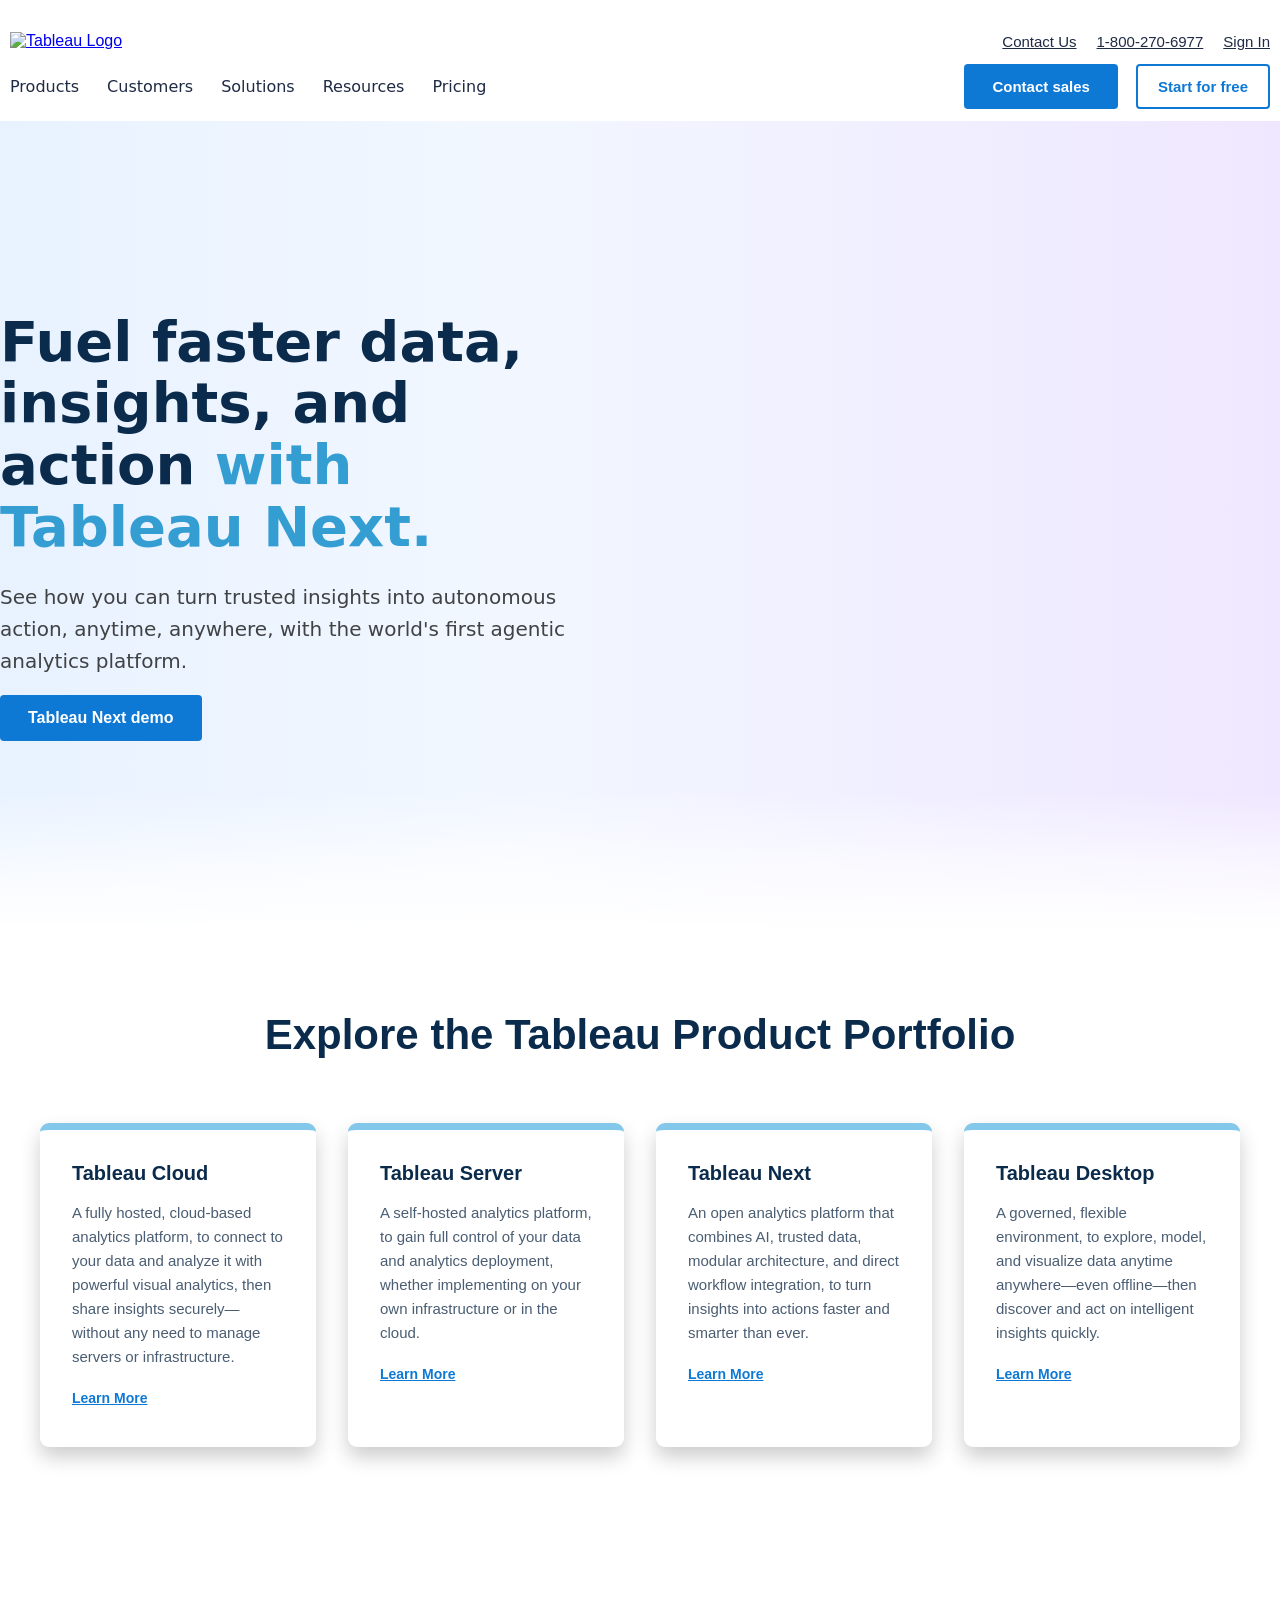
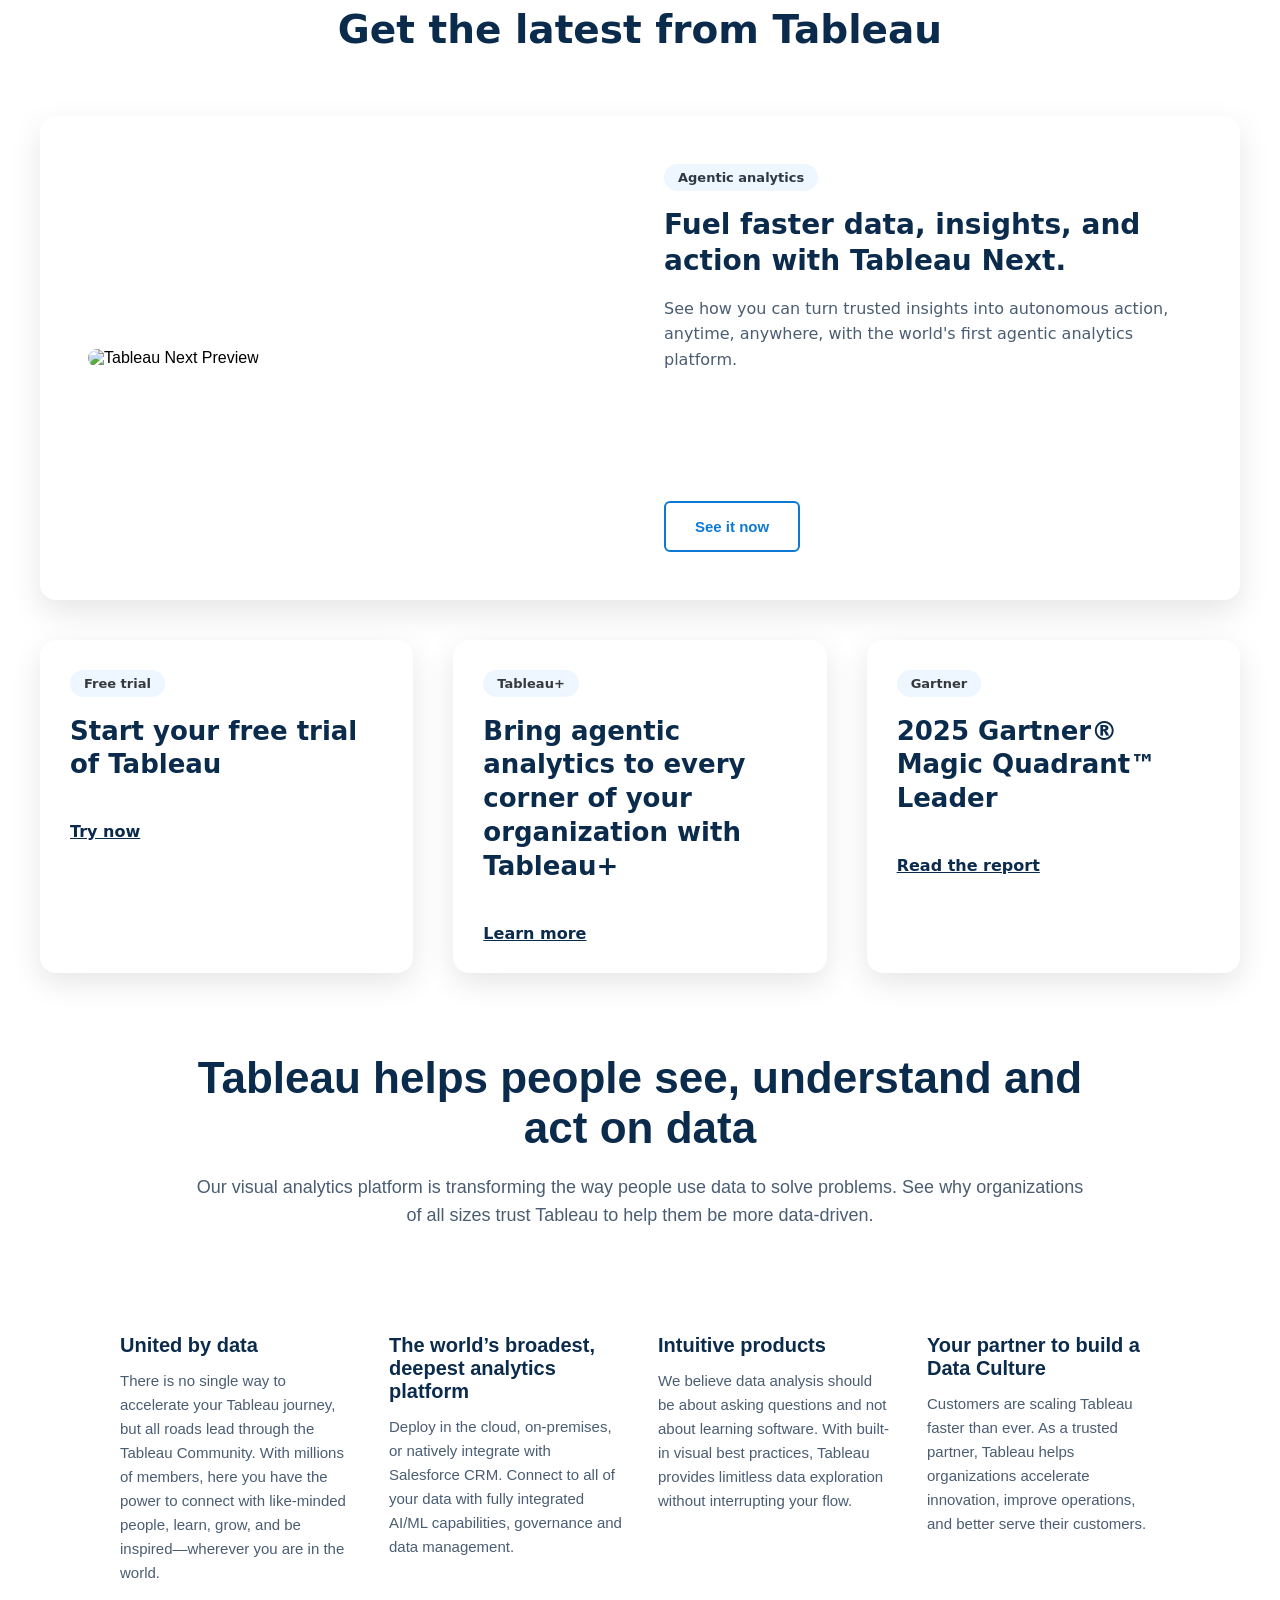
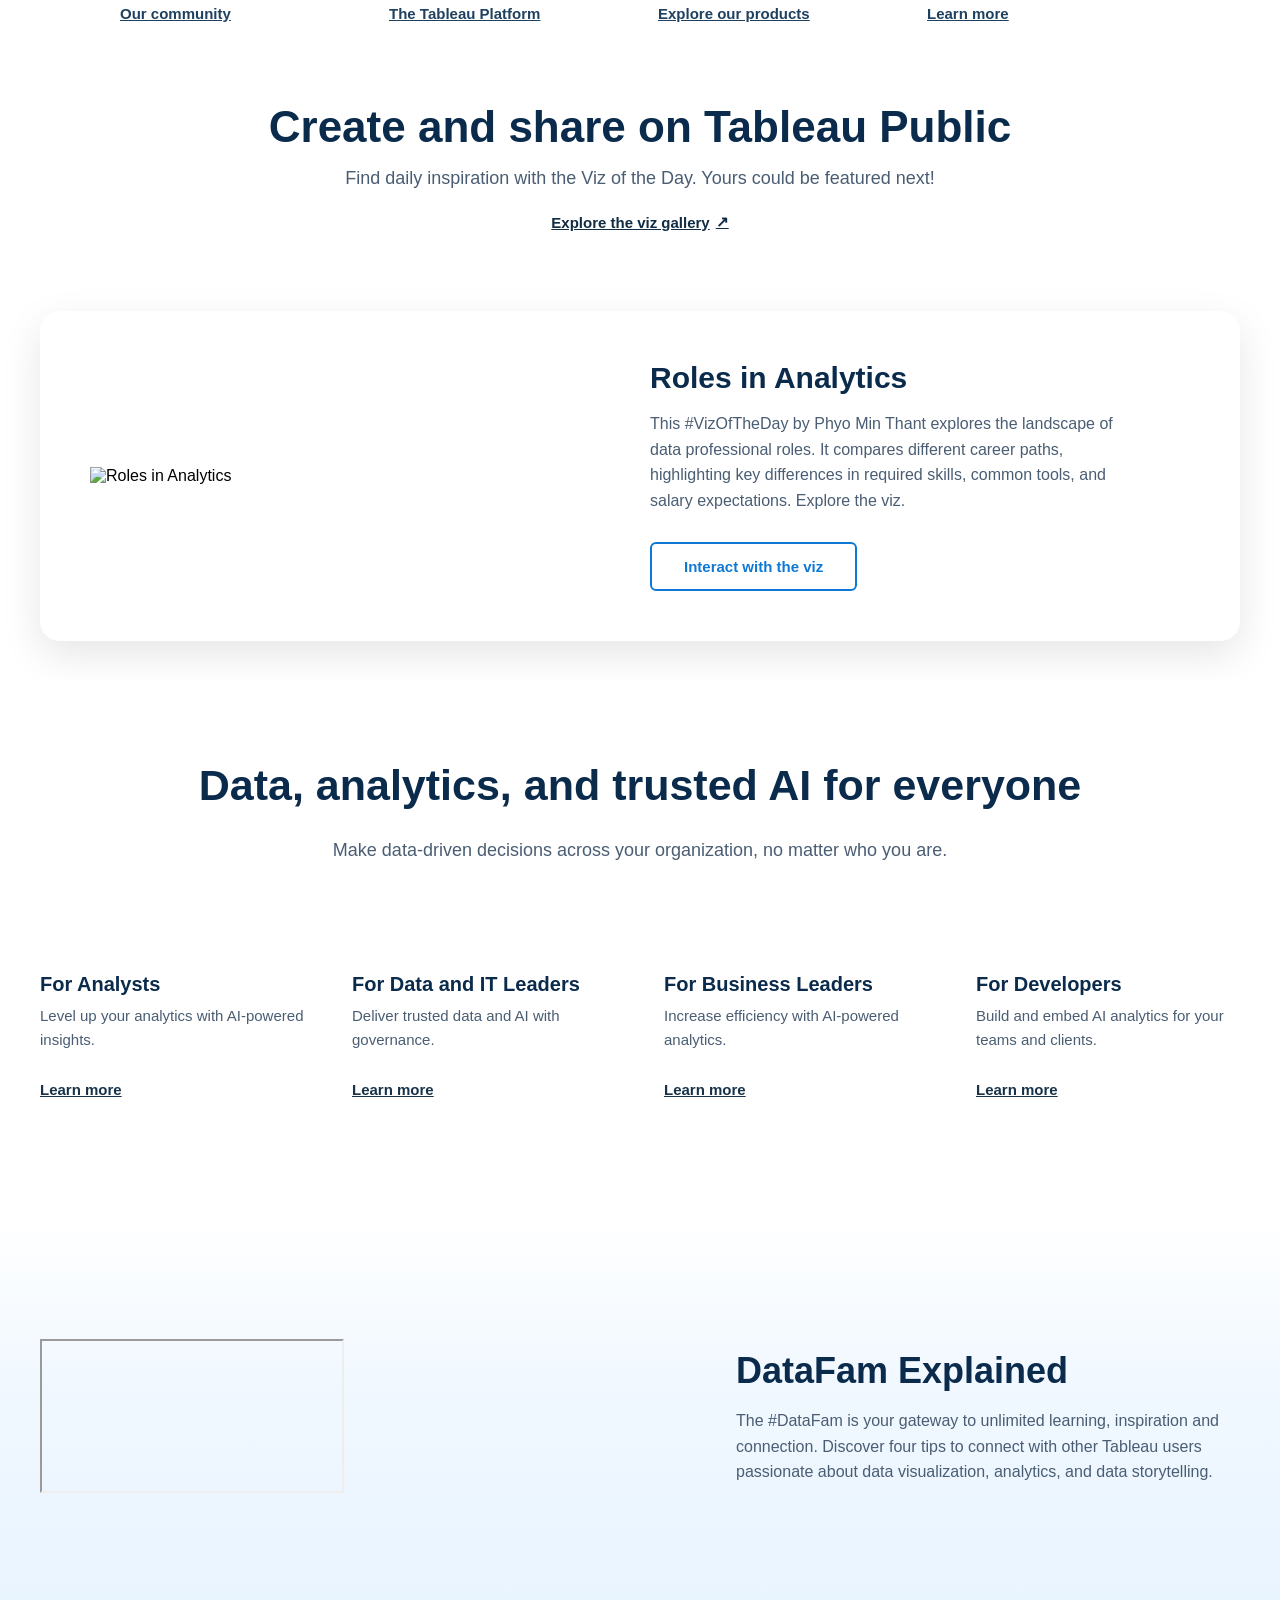
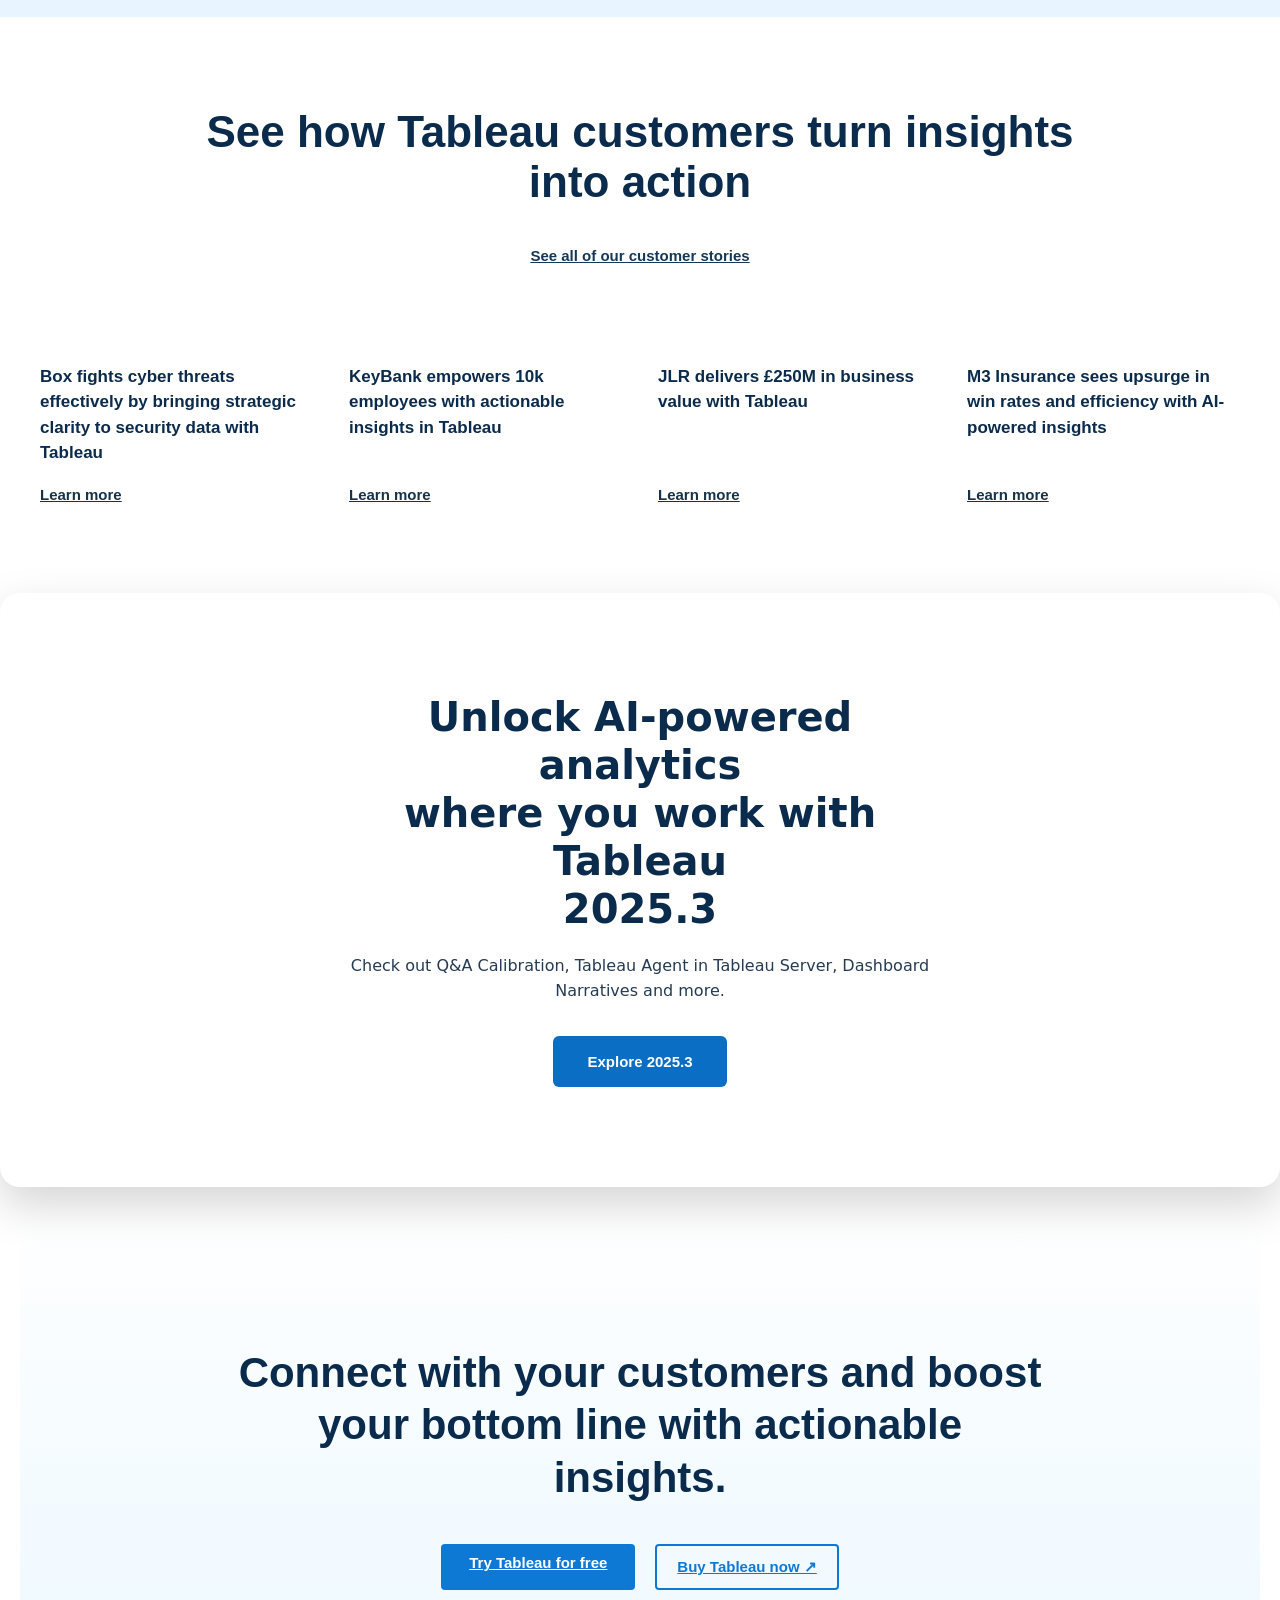
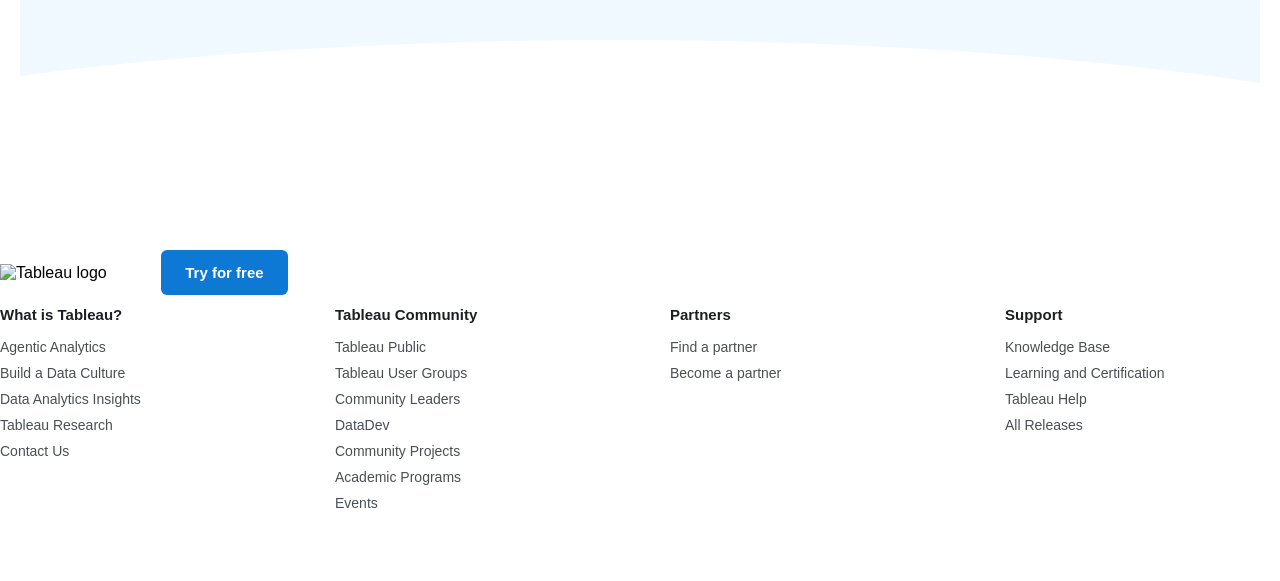
==== commit cb600d8c: "Added dropdown nav menu for every page" ====
--- a/index.html
+++ b/index.html
@@ -1,556 +1,587 @@
 <!DOCTYPE html>
 <html>
+
 <head>
-    <meta charset="UTF-8">
-    <title>Tableau Replica</title>
-    <link rel="stylesheet" href="style.css">
+  <meta charset="UTF-8">
+  <title>Tableau Replica</title>
+  <link rel="stylesheet" href="style.css">
 </head>
+
 <body>
 
-<header class="header">
+  <header class="header">
 
     <!-- ROW 1 -->
-    <div class="header-top">
-        <div class="header-container">
-            <div class="logo">
-                <a href="index.html"><img src="https://www.tableau.com/themes/custom/tableau_www/logo.v2.svg" alt="Tableau Logo"></a>
-            </div>
-
-            <div class="top-links">
-                <a href="#">Contact Us</a>
-                <a href="#">1-800-270-6977</a>
-                <a href="#">Sign In</a>
-            </div>
-        </div>
+    <div class="top">
+      <div class="box">
+        <div class="logo">
+          <a href="index.html"><img src="https://www.tableau.com/themes/custom/tableau_www/logo.v2.svg"
+              alt="Tableau Logo"></a>
+        </div>
+
+        <div class="links">
+          <a href="#">Contact Us</a>
+          <a href="#">1-800-270-6977</a>
+          <a href="#">Sign In</a>
+        </div>
+      </div>
     </div>
 
     <!-- ROW 2 -->
-    <div class="header-bottom">
-        <div class="header-container">
-
-<ul class="menu">
-    <li class="has-dropdown">
-        <a href="#">Products</a>
-        <ul class="dropdown">
-            <li><a href="#">Overview</a></li>
-            <li><a href="#">Tableau Next</a></li>
-            <li><a href="#">Tableau Cloud</a></li>
-            <li><a href="#">Tableau Server</a></li>
-            <li><a href="#">Tableau Desktop</a></li>
+    <div class="bottom">
+      <div class="box">
+
+        <ul class="menu">
+          <li class="item">
+            <a href="#">Products</a>
+            <ul class="dropdown">
+              <li><a href="products/overview.html">Overview</a></li>
+              <li><a href="products/tableau-next.html">Tableau Next</a></li>
+              <li><a href="products/tableau-cloud.html">Tableau Cloud</a></li>
+              <li><a href="products/tableau-server.html">Tableau Server</a></li>
+              <li><a href="products/tableau-desktop.html">Tableau Desktop</a></li>
+            </ul>
+          </li>
+
+          <li class="item">
+            <a href="#">Customers</a>
+            <ul class="dropdown">
+              <li><a href="customers/customer-stories.html">Customer Stories</a></li>
+              <li><a href="customers/community-story.html">Community Stories</a></li>
+            </ul>
+          </li>
+
+          <li class="item">
+            <a href="#">Solutions</a>
+            <ul class="dropdown">
+              <li><a href="solutions/industry.html">By Industry</a></li>
+              <li><a href="solutions/By_Roles.html">By Role</a></li>
+              <li><a href="solutions/technologies.html">By Technology</a></li>
+            </ul>
+          </li>
+
+          <li class="item">
+            <a href="#">Resources</a>
+            <ul class="dropdown">
+              <li><a href="#">Getting Started</a></li>
+              <li><a href="#">Learn Tableau</a></li>
+              <li><a href="#">Community</a></li>
+              <li><a href="#">Blog</a></li>
+            </ul>
+          </li>
+
+          <li class="item">
+            <a href="#">Pricing</a>
+            <ul class="dropdown">
+              <li><a href="#">Pricing Calculator</a></li>
+              <li><a href="#">Buy Tableau+</a></li>
+            </ul>
+          </li>
         </ul>
-    </li>
-
-    <li class="has-dropdown">
-        <a href="#">Customers</a>
-        <ul class="dropdown">
-            <li><a href="#">Customer Stories</a></li>
-            <li><a href="#">Community Stories</a></li>
-        </ul>
-    </li>
-
-    <li class="has-dropdown">
-        <a href="#">Solutions</a>
-        <ul class="dropdown">
-            <li><a href="#">By Industry</a></li>
-            <li><a href="#">By Role</a></li>
-            <li><a href="#">By Technology</a></li>
-        </ul>
-    </li>
-
-    <li class="has-dropdown">
-        <a href="#">Resources</a>
-        <ul class="dropdown">
-            <li><a href="GettingStarted.html">Getting Started</a></li>
-            <li><a href="LearnTableau.html">Learn Tableau</a></li>
-            <li><a href="#">Community</a></li>
-            <li><a href="#">Blog</a></li>
-        </ul>
-    </li>
-
-    <li class="has-dropdown">
-        <a href="#">Pricing</a>
-        <ul class="dropdown">
-            <li><a href="#">Pricing Calculator</a></li>
-            <li><a href="#">Buy Tableau+</a></li>
-        </ul>
-    </li>
-</ul>
-
-            <div class="actions">
-                <button class="btn-primary">Contact sales</button>
-                <button class="btn-outline">Start for free</button>
-            </div>
-
-        </div>
+
+        <div class="actions">
+          <button class="button1">Contact sales</button>
+          <button class="button2">Start for free</button>
+        </div>
+
+      </div>
     </div>
 
-</header>
-
-<!-- 🔥 GRADIENT WRAPPER START -->
-<div class="gradient-wrapper">
+  </header>
+
+  <!-- 🔥 GRADIENT WRAPPER START -->
+  <div class="gradient-wrapper">
 
     <!-- HERO SECTION -->
     <section class="hero">
-        <div class="hero-container">
-
-            <!-- LEFT CONTENT -->
-            <div class="hero-left">
-                <h1>
-                    Fuel faster data, insights, and action
-                    <span>with Tableau Next.</span>
-                </h1>
-
-                <p>
-                    See how you can turn trusted insights into autonomous action,
-                    anytime, anywhere, with the world's first agentic analytics platform.
-                </p>
-
-                <button class="hero-btn">Tableau Next demo</button>
-            </div>
-
-            <!-- RIGHT CONTENT -->
-            <div class="hero-right">
-                <img src="https://wp.sfdcdigital.com/tableau/en-us/wp-content/uploads/sites/47/2026/01/TabDC-Marque-Image.png?resize=768,768" alt="">
-            </div>
-
-        </div>
+      <div class="herobox">
+
+        <!-- LEFT CONTENT -->
+        <div class="left">
+          <h1>
+            Fuel faster data, insights, and action
+            <span>with Tableau Next.</span>
+          </h1>
+
+          <p>
+            See how you can turn trusted insights into autonomous action,
+            anytime, anywhere, with the world's first agentic analytics platform.
+          </p>
+
+          <button class="button3">Tableau Next demo</button>
+        </div>
+
+        <!-- RIGHT CONTENT -->
+        <div class="right">
+          <img
+            src="https://wp.sfdcdigital.com/tableau/en-us/wp-content/uploads/sites/47/2026/01/TabDC-Marque-Image.png?resize=768,768"
+            alt="">
+        </div>
+
+      </div>
     </section>
     <!-- PRODUCT PORTFOLIO SECTION -->
-<section class="portfolio">
-    <div class="portfolio-container">
+    <section class="portfolio">
+      <div class="portfoliobox">
 
         <h2>Explore the Tableau Product Portfolio</h2>
 
-        <div class="portfolio-grid">
-
-            <div class="portfolio-card">
-                <h3>Tableau Cloud</h3>
-                <p>
-                    A fully hosted, cloud-based analytics platform, to connect
-                    to your data and analyze it with powerful visual analytics,
-                    then share insights securely—without any need to manage
-                    servers or infrastructure.
-                </p>
-                <a href="#">Learn More</a>
-            </div>
-
-            <div class="portfolio-card">
-                <h3>Tableau Server</h3>
-                <p>
-                    A self-hosted analytics platform, to gain full control of
-                    your data and analytics deployment, whether implementing
-                    on your own infrastructure or in the cloud.
-                </p>
-                <a href="#">Learn More</a>
-            </div>
-
-            <div class="portfolio-card">
-                <h3>Tableau Next</h3>
-                <p>
-                    An open analytics platform that combines AI, trusted data,
-                    modular architecture, and direct workflow integration, to
-                    turn insights into actions faster and smarter than ever.
-                </p>
-                <a href="#">Learn More</a>
-            </div>
-
-            <div class="portfolio-card">
-                <h3>Tableau Desktop</h3>
-                <p>
-                    A governed, flexible environment, to explore, model, and
-                    visualize data anytime anywhere—even offline—then discover
-                    and act on intelligent insights quickly.
-                </p>
-                <a href="#">Learn More</a>
-            </div>
-
-        </div>
-    </div>
-</section>
-<!-- LATEST FROM TABLEAU SECTION -->
-<section class="latest">
-    <div class="latest-container">
+        <div class="grid">
+
+          <div class="card">
+            <h3>Tableau Cloud</h3>
+            <p>
+              A fully hosted, cloud-based analytics platform, to connect
+              to your data and analyze it with powerful visual analytics,
+              then share insights securely—without any need to manage
+              servers or infrastructure.
+            </p>
+            <a href="#">Learn More</a>
+          </div>
+
+          <div class="card">
+            <h3>Tableau Server</h3>
+            <p>
+              A self-hosted analytics platform, to gain full control of
+              your data and analytics deployment, whether implementing
+              on your own infrastructure or in the cloud.
+            </p>
+            <a href="#">Learn More</a>
+          </div>
+
+          <div class="card">
+            <h3>Tableau Next</h3>
+            <p>
+              An open analytics platform that combines AI, trusted data,
+              modular architecture, and direct workflow integration, to
+              turn insights into actions faster and smarter than ever.
+            </p>
+            <a href="#">Learn More</a>
+          </div>
+
+          <div class="card">
+            <h3>Tableau Desktop</h3>
+            <p>
+              A governed, flexible environment, to explore, model, and
+              visualize data anytime anywhere—even offline—then discover
+              and act on intelligent insights quickly.
+            </p>
+            <a href="#">Learn More</a>
+          </div>
+
+        </div>
+      </div>
+    </section>
+    <!-- LATEST FROM TABLEAU SECTION -->
+    <section class="latest">
+      <div class="latestbox">
 
         <h1>Get the latest from Tableau</h1>
 
-        <div class="latest-card">
-            
-            <!-- LEFT IMAGE -->
-            <div class="latest-image">
-                <img src="https://wp.sfdcdigital.com/tableau/en-us/wp-content/uploads/sites/47/2025/10/Tableau-Next_spotlight.png?resize=2048,1152" alt="Tableau Next Preview">
-            </div>
-
-            <!-- RIGHT CONTENT -->
-            <div class="latest-content">
-                <span class="latest-tag">Agentic analytics</span>
-
-                <h3>
-                    Fuel faster data, insights, and action with Tableau Next.
-                </h3>
-
-                <p>
-                    See how you can turn trusted insights into autonomous action,
-                    anytime, anywhere, with the world's first agentic analytics platform.
-                </p>
-
-                <button class="latest-btn">See it now</button>
-            </div>
-
-        </div>
-
-    </div>
-</section>
-<!-- THREE INFO CARDS SECTION -->
-<section class="info-cards">
-    <div class="info-container">
-
-        <div class="info-card">
-            <span class="info-tag">Free trial</span>
-            <h3>Start your free trial of Tableau</h3>
-            <a href="#" class="info-link">Try now</a>
-        </div>
-
-        <div class="info-card">
-            <span class="info-tag">Tableau+</span>
+        <div class="bigcard">
+
+          <!-- LEFT IMAGE -->
+          <div class="imgbox">
+            <img
+              src="https://wp.sfdcdigital.com/tableau/en-us/wp-content/uploads/sites/47/2025/10/Tableau-Next_spotlight.png?resize=2048,1152"
+              alt="Tableau Next Preview">
+          </div>
+
+          <!-- RIGHT CONTENT -->
+          <div class="content">
+            <span class="tag">Agentic analytics</span>
+
             <h3>
-                Bring agentic analytics to every corner of your
-                organization with Tableau+
+              Fuel faster data, insights, and action with Tableau Next.
             </h3>
-            <a href="#" class="info-link">Learn more</a>
-        </div>
-
-        <div class="info-card">
-            <span class="info-tag">Gartner</span>
+
+            <p>
+              See how you can turn trusted insights into autonomous action,
+              anytime, anywhere, with the world's first agentic analytics platform.
+            </p>
+
+            <button class="latestbtn">See it now</button>
+          </div>
+
+        </div>
+
+      </div>
+    </section>
+    <!-- THREE INFO CARDS SECTION -->
+    <section class="info">
+      <div class="infobox">
+
+        <div class="infocard">
+          <span class="tag2">Free trial</span>
+          <h3>Start your free trial of Tableau</h3>
+          <a href="#" class="infolink">Try now</a>
+        </div>
+
+        <div class="infocard">
+          <span class="tag2">Tableau+</span>
+          <h3>
+            Bring agentic analytics to every corner of your
+            organization with Tableau+
+          </h3>
+          <a href="#" class="infolink">Learn more</a>
+        </div>
+
+        <div class="infocard">
+          <span class="tag2">Gartner</span>
+          <h3>
+            2025 Gartner® Magic Quadrant™ Leader
+          </h3>
+          <a href="#" class="infolink">Read the report</a>
+        </div>
+
+      </div>
+    </section>
+    <!-- HELP PEOPLE SECTION -->
+    <section class="help">
+      <div class="helpbox">
+
+        <h2>
+          Tableau helps people see, understand and<br>
+          act on data
+        </h2>
+
+        <p class="helpsubtitle">
+          Our visual analytics platform is transforming the way people use data to
+          solve problems. See why organizations of all sizes trust Tableau to help
+          them be more data-driven.
+        </p>
+
+        <div class="helpgrid">
+
+          <!-- CARD 1 -->
+          <div class="helpcard">
+            <img
+              src="https://wp.sfdcdigital.com/tableau/en-us/wp-content/uploads/sites/47/2025/09/tableau-community-tile.png?resize=1024,589"
+              alt="">
+            <h3>United by data</h3>
+            <p>
+              There is no single way to accelerate your Tableau journey, but all
+              roads lead through the Tableau Community. With millions of members,
+              here you have the power to connect with like-minded people, learn,
+              grow, and be inspired—wherever you are in the world.
+            </p>
+            <a href="#">Our community</a>
+          </div>
+
+          <!-- CARD 2 -->
+          <div class="helpcard">
+            <img
+              src="https://wp.sfdcdigital.com/tableau/en-us/wp-content/uploads/sites/47/2025/01/broadest-deepest-Thumb@2x-cropped-1.webp?resize=1024,576"
+              alt="">
+            <h3>The world’s broadest, deepest analytics platform</h3>
+            <p>
+              Deploy in the cloud, on-premises, or natively integrate with Salesforce
+              CRM. Connect to all of your data with fully integrated AI/ML
+              capabilities, governance and data management.
+            </p>
+            <a href="#">The Tableau Platform</a>
+          </div>
+
+          <!-- CARD 3 -->
+          <div class="helpcard">
+            <img
+              src="https://wp.sfdcdigital.com/tableau/en-us/wp-content/uploads/sites/47/2025/01/intuitive-products-Thumb@2x-cropped-1.webp?resize=1024,576"
+              alt="">
+            <h3>Intuitive products</h3>
+            <p>
+              We believe data analysis should be about asking questions and not
+              about learning software. With built-in visual best practices,
+              Tableau provides limitless data exploration without interrupting
+              your flow.
+            </p>
+            <a href="#">Explore our products</a>
+          </div>
+
+          <!-- CARD 4 -->
+          <div class="helpcard">
+            <img
+              src="https://wp.sfdcdigital.com/tableau/en-us/wp-content/uploads/sites/47/2025/01/Data-culture-1-1.webp?resize=1024,576"
+              alt="">
+            <h3>Your partner to build a Data Culture</h3>
+            <p>
+              Customers are scaling Tableau faster than ever. As a trusted partner,
+              Tableau helps organizations accelerate innovation, improve operations,
+              and better serve their customers.
+            </p>
+            <a href="#">Learn more</a>
+          </div>
+
+        </div>
+      </div>
+    </section>
+    <!-- TABLEAU PUBLIC SECTION -->
+    <section class="public">
+      <div class="publicbox">
+
+        <h2>Create and share on Tableau Public</h2>
+
+        <p class="publicsubtitle">
+          Find daily inspiration with the Viz of the Day. Yours could be featured next!
+        </p>
+
+        <a href="#" class="publiclink">
+          Explore the viz gallery
+          <span>↗</span>
+        </a>
+
+        <!-- FEATURED CARD -->
+        <div class="feature">
+
+          <div class="publicimage">
+            <img src="https://www.tableau.com/sites/default/files/2025-12/Tableau-Public-Viz-of-the-Day--55-.png"
+              alt="Roles in Analytics">
+          </div>
+
+          <div class="publiccontent">
+            <h3>Roles in Analytics</h3>
+
+            <p>
+              This #VizOfTheDay by Phyo Min Thant explores the landscape of data
+              professional roles. It compares different career paths, highlighting
+              key differences in required skills, common tools, and salary
+              expectations. Explore the viz.
+            </p>
+
+            <button class="publicbtn">Interact with the viz</button>
+          </div>
+
+        </div>
+
+      </div>
+    </section>
+    <!-- DATA & AI FOR EVERYONE -->
+    <section class="everyone">
+      <div class="everyonebox">
+
+        <h2>Data, analytics, and trusted AI for everyone</h2>
+
+        <p class="everyonesubtitle">
+          Make data-driven decisions across your organization, no matter who you are.
+        </p>
+
+        <div class="everyonegrid">
+
+          <!-- CARD 1 -->
+          <div class="personcard">
+            <img
+              src="https://wp.sfdcdigital.com/tableau/en-us/wp-content/uploads/sites/47/2025/01/3analyst-1-1.webp?resize=300,300"
+              alt="">
+            <h3>For Analysts</h3>
+            <p>Level up your analytics with AI-powered insights.</p>
+            <a href="#">Learn more</a>
+          </div>
+
+          <!-- CARD 2 -->
+          <div class="personcard">
+            <img
+              src="https://wp.sfdcdigital.com/tableau/en-us/wp-content/uploads/sites/47/2025/01/2it-1-1.webp?resize=300,300"
+              alt="">
+            <h3>For Data and IT Leaders</h3>
+            <p>Deliver trusted data and AI with governance.</p>
+            <a href="#">Learn more</a>
+          </div>
+
+          <!-- CARD 3 -->
+          <div class="personcard">
+            <img
+              src="https://wp.sfdcdigital.com/tableau/en-us/wp-content/uploads/sites/47/2025/01/1bizuser-1-1.webp?resize=300,300"
+              alt="">
+            <h3>For Business Leaders</h3>
+            <p>Increase efficiency with AI-powered analytics.</p>
+            <a href="#">Learn more</a>
+          </div>
+
+          <!-- CARD 4 -->
+          <div class="personcard">
+            <img
+              src="https://wp.sfdcdigital.com/tableau/en-us/wp-content/uploads/sites/47/2025/01/4dev-1-1.webp?resize=300,300"
+              alt="">
+            <h3>For Developers</h3>
+            <p>Build and embed AI analytics for your teams and clients.</p>
+            <a href="#">Learn more</a>
+          </div>
+
+        </div>
+      </div>
+    </section>
+    <!-- DATAFAM EXPLAINED SECTION -->
+    <section class="community">
+      <div class="communitybox">
+
+        <!-- VIDEO -->
+        <div class="videobox">
+          <iframe src="https://www.youtube.com/embed/23Nr1cBEVCo" title="DataFam Explained"
+            allow="accelerometer; autoplay; clipboard-write; encrypted-media; gyroscope; picture-in-picture"
+            allowfullscreen>
+          </iframe>
+        </div>
+
+        <!-- CONTENT -->
+        <div class="datafam-content">
+          <h2>DataFam Explained</h2>
+          <p>
+            The #DataFam is your gateway to unlimited learning, inspiration and
+            connection. Discover four tips to connect with other Tableau users
+            passionate about data visualization, analytics, and data storytelling.
+          </p>
+        </div>
+
+      </div>
+    </section>
+    <!-- CUSTOMER STORIES SECTION -->
+    <section class="stories">
+      <div class="stories-container">
+
+        <h2>
+          See how Tableau customers turn insights<br>
+          into action
+        </h2>
+
+        <a href="#" class="stories-link">
+          See all of our customer stories
+        </a>
+
+        <div class="stories-grid">
+
+          <!-- CARD 1 -->
+          <div class="story-card">
+            <img
+              src="https://wp.sfdcdigital.com/tableau/en-us/wp-content/uploads/sites/47/2025/04/Box_thumbnail3_sq.png?resize=768,768"
+              alt="">
             <h3>
-                2025 Gartner® Magic Quadrant™ Leader
+              Box fights cyber threats effectively by bringing strategic clarity to security data with Tableau
             </h3>
-            <a href="#" class="info-link">Read the report</a>
-        </div>
-
-    </div>
-</section>
-<!-- HELP PEOPLE SECTION -->
-<section class="help">
-  <div class="help-container">
-
-    <h2>
-      Tableau helps people see, understand and<br>
-      act on data
-    </h2>
-
-    <p class="help-subtitle">
-      Our visual analytics platform is transforming the way people use data to
-      solve problems. See why organizations of all sizes trust Tableau to help
-      them be more data-driven.
-    </p>
-
-    <div class="help-grid">
-
-      <!-- CARD 1 -->
-      <div class="help-card">
-        <img src="https://wp.sfdcdigital.com/tableau/en-us/wp-content/uploads/sites/47/2025/09/tableau-community-tile.png?resize=1024,589" alt="">
-        <h3>United by data</h3>
+            <a href="#">Learn more</a>
+          </div>
+
+          <!-- CARD 2 -->
+          <div class="story-card">
+            <img
+              src="https://wp.sfdcdigital.com/tableau/en-us/wp-content/uploads/sites/47/2025/01/keybank_thumbnail-1-1.webp?resize=300,300"
+              alt="">
+            <h3>
+              KeyBank empowers 10k employees with actionable insights in Tableau
+            </h3>
+            <a href="#">Learn more</a>
+          </div>
+
+          <!-- CARD 3 -->
+          <div class="story-card">
+            <img
+              src="https://wp.sfdcdigital.com/tableau/en-us/wp-content/uploads/sites/47/2025/01/JLR_thumbnail-1-1.webp?resize=300,300"
+              alt="">
+            <h3>
+              JLR delivers £250M in business value with Tableau
+            </h3>
+            <a href="#">Learn more</a>
+          </div>
+
+          <!-- CARD 4 -->
+          <div class="story-card">
+            <img
+              src="https://wp.sfdcdigital.com/tableau/en-us/wp-content/uploads/sites/47/2025/04/m3-customer-story.jpg?resize=2048,2048"
+              alt="">
+            <h3>
+              M3 Insurance sees upsurge in win rates and efficiency with AI-powered insights
+            </h3>
+            <a href="#">Learn more</a>
+          </div>
+
+        </div>
+      </div>
+    </section>
+    <!-- RELEASE / UPDATE SECTION -->
+    <!-- AI IMAGE BANNER -->
+    <section class="ai-banner">
+      <div class="ai-banner-content">
+        <h2>
+          Unlock AI-powered analytics<br>
+          where you work with Tableau<br>
+          2025.3
+        </h2>
+
         <p>
-          There is no single way to accelerate your Tableau journey, but all
-          roads lead through the Tableau Community. With millions of members,
-          here you have the power to connect with like-minded people, learn,
-          grow, and be inspired—wherever you are in the world.
+          Check out Q&A Calibration, Tableau Agent in Tableau Server,
+          Dashboard Narratives and more.
         </p>
-        <a href="#">Our community</a>
-      </div>
-
-      <!-- CARD 2 -->
-      <div class="help-card">
-        <img src="https://wp.sfdcdigital.com/tableau/en-us/wp-content/uploads/sites/47/2025/01/broadest-deepest-Thumb@2x-cropped-1.webp?resize=1024,576" alt="">
-        <h3>The world’s broadest, deepest analytics platform</h3>
-        <p>
-          Deploy in the cloud, on-premises, or natively integrate with Salesforce
-          CRM. Connect to all of your data with fully integrated AI/ML
-          capabilities, governance and data management.
-        </p>
-        <a href="#">The Tableau Platform</a>
-      </div>
-
-      <!-- CARD 3 -->
-      <div class="help-card">
-        <img src="https://wp.sfdcdigital.com/tableau/en-us/wp-content/uploads/sites/47/2025/01/intuitive-products-Thumb@2x-cropped-1.webp?resize=1024,576" alt="">
-        <h3>Intuitive products</h3>
-        <p>
-          We believe data analysis should be about asking questions and not
-          about learning software. With built-in visual best practices,
-          Tableau provides limitless data exploration without interrupting
-          your flow.
-        </p>
-        <a href="#">Explore our products</a>
-      </div>
-
-      <!-- CARD 4 -->
-      <div class="help-card">
-        <img src="https://wp.sfdcdigital.com/tableau/en-us/wp-content/uploads/sites/47/2025/01/Data-culture-1-1.webp?resize=1024,576" alt="">
-        <h3>Your partner to build a Data Culture</h3>
-        <p>
-          Customers are scaling Tableau faster than ever. As a trusted partner,
-          Tableau helps organizations accelerate innovation, improve operations,
-          and better serve their customers.
-        </p>
-        <a href="#">Learn more</a>
-      </div>
-
-    </div>
+
+        <a href="#" class="ai-banner-btn">Explore 2025.3</a>
+      </div>
+    </section>
+
+    <!-- FINAL CTA SECTION -->
+    <section class="cta">
+      <div class="cta-container">
+        <h2>
+          Connect with your customers and boost<br>
+          your bottom line with actionable insights.
+        </h2>
+
+        <div class="cta-actions">
+          <a href="#" class="button1">Try Tableau for free</a>
+          <a href="#" class="button2">Buy Tableau now ↗</a>
+        </div>
+      </div>
+    </section>
+    <footer class="footer">
+      <div class="footerbox">
+
+        <!-- LEFT -->
+        <div class="footer-brand">
+          <img src="https://www.tableau.com/themes/custom/tableau_www/logo.v2.svg" alt="Tableau logo">
+          <button class="footer-btn">Try for free</button>
+        </div>
+
+        <!-- LINKS -->
+        <div class="footer-links">
+
+          <div class="footer-col">
+            <h4>What is Tableau?</h4>
+            <a href="#">Agentic Analytics</a>
+            <a href="#">Build a Data Culture</a>
+            <a href="#">Data Analytics Insights</a>
+            <a href="#">Tableau Research</a>
+            <a href="#">Contact Us</a>
+          </div>
+
+          <div class="footer-col">
+            <h4>Tableau Community</h4>
+            <a href="#">Tableau Public</a>
+            <a href="#">Tableau User Groups</a>
+            <a href="#">Community Leaders</a>
+            <a href="#">DataDev</a>
+            <a href="#">Community Projects</a>
+            <a href="#">Academic Programs</a>
+            <a href="#">Events</a>
+          </div>
+
+          <div class="footer-col">
+            <h4>Partners</h4>
+            <a href="#">Find a partner</a>
+            <a href="#">Become a partner</a>
+          </div>
+
+          <div class="footer-col">
+            <h4>Support</h4>
+            <a href="#">Knowledge Base</a>
+            <a href="#">Learning and Certification</a>
+            <a href="#">Tableau Help</a>
+            <a href="#">All Releases</a>
+          </div>
+        </div>
+      </div>
+    </footer>
+    <footer>
+      <div class="last-footer">
+
+      </div>
+    </footer>
   </div>
-</section>
-<!-- TABLEAU PUBLIC SECTION -->
-<section class="public">
-  <div class="public-container">
-
-    <h2>Create and share on Tableau Public</h2>
-
-    <p class="public-subtitle">
-      Find daily inspiration with the Viz of the Day. Yours could be featured next!
-    </p>
-
-    <a href="#" class="public-link">
-      Explore the viz gallery
-      <span>↗</span>
-    </a>
-
-    <!-- FEATURED CARD -->
-    <div class="public-card">
-
-      <div class="public-image">
-        <img src="https://www.tableau.com/sites/default/files/2025-12/Tableau-Public-Viz-of-the-Day--55-.png" alt="Roles in Analytics">
-      </div>
-
-      <div class="public-content">
-        <h3>Roles in Analytics</h3>
-
-        <p>
-          This #VizOfTheDay by Phyo Min Thant explores the landscape of data
-          professional roles. It compares different career paths, highlighting
-          key differences in required skills, common tools, and salary
-          expectations. Explore the viz.
-        </p>
-
-        <button class="public-btn">Interact with the viz</button>
-      </div>
-
-    </div>
-
-  </div>
-</section>
-<!-- DATA & AI FOR EVERYONE -->
-<section class="everyone">
-  <div class="everyone-container">
-
-    <h2>Data, analytics, and trusted AI for everyone</h2>
-
-    <p class="everyone-subtitle">
-      Make data-driven decisions across your organization, no matter who you are.
-    </p>
-
-    <div class="everyone-grid">
-
-      <!-- CARD 1 -->
-      <div class="everyone-card">
-        <img src="https://wp.sfdcdigital.com/tableau/en-us/wp-content/uploads/sites/47/2025/01/3analyst-1-1.webp?resize=300,300" alt="">
-        <h3>For Analysts</h3>
-        <p>Level up your analytics with AI-powered insights.</p>
-        <a href="#">Learn more</a>
-      </div>
-
-      <!-- CARD 2 -->
-      <div class="everyone-card">
-        <img src="https://wp.sfdcdigital.com/tableau/en-us/wp-content/uploads/sites/47/2025/01/2it-1-1.webp?resize=300,300" alt="">
-        <h3>For Data and IT Leaders</h3>
-        <p>Deliver trusted data and AI with governance.</p>
-        <a href="#">Learn more</a>
-      </div>
-
-      <!-- CARD 3 -->
-      <div class="everyone-card">
-        <img src="https://wp.sfdcdigital.com/tableau/en-us/wp-content/uploads/sites/47/2025/01/1bizuser-1-1.webp?resize=300,300" alt="">
-        <h3>For Business Leaders</h3>
-        <p>Increase efficiency with AI-powered analytics.</p>
-        <a href="#">Learn more</a>
-      </div>
-
-      <!-- CARD 4 -->
-      <div class="everyone-card">
-        <img src="https://wp.sfdcdigital.com/tableau/en-us/wp-content/uploads/sites/47/2025/01/4dev-1-1.webp?resize=300,300" alt="">
-        <h3>For Developers</h3>
-        <p>Build and embed AI analytics for your teams and clients.</p>
-        <a href="#">Learn more</a>
-      </div>
-
-    </div>
-  </div>
-</section>
-<!-- DATAFAM EXPLAINED SECTION -->
-<section class="datafam">
-  <div class="datafam-container">
-
-    <!-- VIDEO -->
-    <div class="datafam-video">
-      <iframe
-        src="https://www.youtube.com/embed/23Nr1cBEVCo"
-        title="DataFam Explained"
-        allow="accelerometer; autoplay; clipboard-write; encrypted-media; gyroscope; picture-in-picture"
-        allowfullscreen>
-      </iframe>
-    </div>
-
-    <!-- CONTENT -->
-    <div class="datafam-content">
-      <h2>DataFam Explained</h2>
-      <p>
-        The #DataFam is your gateway to unlimited learning, inspiration and
-        connection. Discover four tips to connect with other Tableau users
-        passionate about data visualization, analytics, and data storytelling.
-      </p>
-    </div>
-
-  </div>
-</section>
-<!-- CUSTOMER STORIES SECTION -->
-<section class="stories">
-  <div class="stories-container">
-
-    <h2>
-      See how Tableau customers turn insights<br>
-      into action
-    </h2>
-
-    <a href="#" class="stories-link">
-      See all of our customer stories
-    </a>
-
-    <div class="stories-grid">
-
-      <!-- CARD 1 -->
-      <div class="story-card">
-        <img src="https://wp.sfdcdigital.com/tableau/en-us/wp-content/uploads/sites/47/2025/04/Box_thumbnail3_sq.png?resize=768,768" alt="">
-        <h3>
-          Box fights cyber threats effectively by bringing strategic clarity to security data with Tableau
-        </h3>
-        <a href="#">Learn more</a>
-      </div>
-
-      <!-- CARD 2 -->
-      <div class="story-card">
-        <img src="https://wp.sfdcdigital.com/tableau/en-us/wp-content/uploads/sites/47/2025/01/keybank_thumbnail-1-1.webp?resize=300,300" alt="">
-        <h3>
-          KeyBank empowers 10k employees with actionable insights in Tableau
-        </h3>
-        <a href="#">Learn more</a>
-      </div>
-
-      <!-- CARD 3 -->
-      <div class="story-card">
-        <img src="https://wp.sfdcdigital.com/tableau/en-us/wp-content/uploads/sites/47/2025/01/JLR_thumbnail-1-1.webp?resize=300,300" alt="">
-        <h3>
-          JLR delivers £250M in business value with Tableau
-        </h3>
-        <a href="#">Learn more</a>
-      </div>
-
-      <!-- CARD 4 -->
-      <div class="story-card">
-        <img src="https://wp.sfdcdigital.com/tableau/en-us/wp-content/uploads/sites/47/2025/04/m3-customer-story.jpg?resize=2048,2048" alt="">
-        <h3>
-          M3 Insurance sees upsurge in win rates and efficiency with AI-powered insights
-        </h3>
-        <a href="#">Learn more</a>
-      </div>
-
-    </div>
-  </div>
-</section>
-<!-- RELEASE / UPDATE SECTION -->
-<!-- AI IMAGE BANNER -->
-<section class="ai-banner">
-  <div class="ai-banner-content">
-    <h2>
-      Unlock AI-powered analytics<br>
-      where you work with Tableau<br>
-      2025.3
-    </h2>
-
-    <p>
-      Check out Q&A Calibration, Tableau Agent in Tableau Server,
-      Dashboard Narratives and more.
-    </p>
-
-    <a href="#" class="ai-banner-btn">Explore 2025.3</a>
-  </div>
-</section>
-
-<!-- FINAL CTA SECTION -->
-<section class="cta">
-  <div class="cta-container">
-    <h2>
-      Connect with your customers and boost<br>
-      your bottom line with actionable insights.
-    </h2>
-
-    <div class="cta-actions">
-      <a href="#" class="btn-primary">Try Tableau for free</a>
-      <a href="#" class="btn-outline">Buy Tableau now ↗</a>
-    </div>
-  </div>
-</section>
-<footer class="footer">
-  <div class="footer-container">
-
-    <!-- LEFT -->
-    <div class="footer-brand">
-      <img src="https://www.tableau.com/themes/custom/tableau_www/logo.v2.svg" alt="Tableau logo">
-      <button class="footer-btn">Try for free</button>
-    </div>
-
-    <!-- LINKS -->
-    <div class="footer-links">
-
-      <div class="footer-col">
-        <h4>What is Tableau?</h4>
-        <a href="#">Agentic Analytics</a>
-        <a href="#">Build a Data Culture</a>
-        <a href="#">Data Analytics Insights</a>
-        <a href="#">Tableau Research</a>
-        <a href="#">Contact Us</a>
-      </div>
-
-      <div class="footer-col">
-        <h4>Tableau Community</h4>
-        <a href="#">Tableau Public</a>
-        <a href="#">Tableau User Groups</a>
-        <a href="#">Community Leaders</a>
-        <a href="#">DataDev</a>
-        <a href="#">Community Projects</a>
-        <a href="#">Academic Programs</a>
-        <a href="#">Events</a>
-      </div>
-
-      <div class="footer-col">
-        <h4>Partners</h4>
-        <a href="#">Find a partner</a>
-        <a href="#">Become a partner</a>
-      </div>
-
-      <div class="footer-col">
-        <h4>Support</h4>
-        <a href="#">Knowledge Base</a>
-        <a href="#">Learning and Certification</a>
-        <a href="#">Tableau Help</a>
-        <a href="#">All Releases</a>
-      </div>
-    </div>
-  </div>
-</footer>
-<footer>
-    <div class="last-footer">
-
-    </div>
-</footer>
-</div>
 </body>
-</html>
+
+</html>
--- a/style.css
+++ b/style.css
@@ -10,12 +10,12 @@
     border-bottom: px solid #e5e5e5;
 }
 
-.header-top,
-.header-bottom {
+.top,
+.bottom {
     border-bottom: px solid #e5e5e5;
 }
 
-.header-container {
+.box {
     max-width: 1400px;
     margin: 0 auto;
     padding: 12px 40px;
@@ -33,19 +33,19 @@
 }
 
 /* TOP LINKS */
-.top-links {
+.links {
     display: flex;
     gap: 20px;
     margin-right: -30px;
-    
-}
-
-.top-links a {
-    
+
+}
+
+.links a {
+
     margin-top: 20px;
     font-size: 15px;
     color: #1f2a44;
-    font-family:Arial, Helvetica, sans-serif
+    font-family: Arial, Helvetica, sans-serif
 }
 
 /* MENU */
@@ -62,11 +62,11 @@
     font-size: 16px;
     color: #1f2a44;
     font-family: "Salesforce Sans", system-ui, -apple-system,
-               BlinkMacSystemFont, "Segoe UI", Roboto,
-               "Helvetica Neue", Arial, "Noto Sans",
-               sans-serif, "Apple Color Emoji",
-               "Segoe UI Emoji", "Segoe UI Symbol",
-               "Noto Color Emoji";
+        BlinkMacSystemFont, "Segoe UI", Roboto,
+        "Helvetica Neue", Arial, "Noto Sans",
+        sans-serif, "Apple Color Emoji",
+        "Segoe UI Emoji", "Segoe UI Symbol",
+        "Noto Color Emoji";
 }
 
 /* ACTION BUTTONS */
@@ -78,8 +78,8 @@
 
 }
 
-.btn-primary {
-    background-color:#0e78d5;
+.button1 {
+    background-color: #0e78d5;
     color: white;
     border: none;
     padding: 10px 28px;
@@ -88,10 +88,10 @@
     cursor: pointer;
     font-family: Arial, Helvetica, sans-serif;
     font-weight: bold;
-    
-}
-
-.btn-outline {
+
+}
+
+.button2 {
     background-color: transparent;
     color: #0e78d5;
     border: 2px solid#0e78d5;
@@ -101,6 +101,7 @@
     border-radius: 4px;
     cursor: pointer;
 }
+
 /* minimal dropdown */
 
 .menu li {
@@ -116,7 +117,7 @@
     padding: 10px 0;
     min-width: 200px;
     display: none;
-    box-shadow: 0 8px 20px rgba(0,0,0,0.12);
+    box-shadow: 0 8px 20px rgba(0, 0, 0, 0.12);
 }
 
 .dropdown li a {
@@ -126,9 +127,10 @@
     font-size: 14px;
 }
 
-.has-dropdown:hover .dropdown {
+.item:hover .dropdown {
     display: block;
 }
+
 /* FIX dropdown going behind hero */
 .header {
     position: relative;
@@ -138,23 +140,22 @@
 .dropdown {
     z-index: 2000;
 }
+
 /* HERO SECTION */
 .hero {
     width: 100%;
     min-height: 90vh;
 
-    background: linear-gradient(
-        90deg,
-        #e8f2ff 0%,
-        #f2f7ff 40%,
-        #efe7ff 100%
-    );
+    background: linear-gradient(90deg,
+            #e8f2ff 0%,
+            #f2f7ff 40%,
+            #efe7ff 100%);
 
     display: flex;
     align-items: center;
 }
 
-.hero-container {
+.herobox {
     max-width: 1400px;
     margin: 0 auto;
     padding: 60px 40px;
@@ -165,59 +166,61 @@
 }
 
 /* LEFT & RIGHT PLACEHOLDERS */
-.hero-left {
+.left {
     width: 50%;
     margin-left: -40px;
-    
-}
-
-.hero-right {
+
+}
+
+.right {
     width: 50%;
 }
+
 /* HERO TEXT */
-.hero-left h1 {
+.left h1 {
     font-size: 56px;
     line-height: 1.1;
     color: #0b2b4c;
     margin-bottom: 24px;
     font-weight: 700;
-    max-width: 680px; 
+    max-width: 680px;
     font-family: "Salesforce Sans", system-ui, -apple-system,
-               BlinkMacSystemFont, "Segoe UI", Roboto,
-               "Helvetica Neue", Arial, "Noto Sans",
-               sans-serif, "Apple Color Emoji",
-               "Segoe UI Emoji", "Segoe UI Symbol",
-               "Noto Color Emoji";
-}
-
-.hero-left h1 span {
+        BlinkMacSystemFont, "Segoe UI", Roboto,
+        "Helvetica Neue", Arial, "Noto Sans",
+        sans-serif, "Apple Color Emoji",
+        "Segoe UI Emoji", "Segoe UI Symbol",
+        "Noto Color Emoji";
+}
+
+.left h1 span {
     color: #349ed3;
-        font-family: "Salesforce Sans", system-ui, -apple-system,
-               BlinkMacSystemFont, "Segoe UI", Roboto,
-               "Helvetica Neue", Arial, "Noto Sans",
-               sans-serif, "Apple Color Emoji",
-               "Segoe UI Emoji", "Segoe UI Symbol",
-               "Noto Color Emoji";
-}
-
-.hero-left p {
+    font-family: "Salesforce Sans", system-ui, -apple-system,
+        BlinkMacSystemFont, "Segoe UI", Roboto,
+        "Helvetica Neue", Arial, "Noto Sans",
+        sans-serif, "Apple Color Emoji",
+        "Segoe UI Emoji", "Segoe UI Symbol",
+        "Noto Color Emoji";
+}
+
+.left p {
     font-size: 20px;
     color: #404243;
     line-height: 1.6;
-    max-width: 750px;   /* keeps paragraph aligned */
+    max-width: 750px;
+    /* keeps paragraph aligned */
     margin-bottom: 18px;
     font-family: "Salesforce Sans", system-ui, -apple-system,
-               BlinkMacSystemFont, "Segoe UI", Roboto,
-               "Helvetica Neue", Arial, "Noto Sans",
-               sans-serif, "Apple Color Emoji",
-               "Segoe UI Emoji", "Segoe UI Symbol",
-               "Noto Color Emoji";
-    
+        BlinkMacSystemFont, "Segoe UI", Roboto,
+        "Helvetica Neue", Arial, "Noto Sans",
+        sans-serif, "Apple Color Emoji",
+        "Segoe UI Emoji", "Segoe UI Symbol",
+        "Noto Color Emoji";
+
 }
 
 
 /* HERO BUTTON */
-.hero-btn {
+.button3 {
     background-color: #0e78d5;
     color: white;
     border: none;
@@ -227,26 +230,31 @@
     border-radius: 4px;
     cursor: pointer;
 }
-.hero-right {
+
+.right {
     width: 50%;
     display: flex;
     justify-content: flex-end;
     align-items: center;
     position: relative;
 }
-.hero-right img {
-    width: 520px;          /* controls size */
+
+.right img {
+    width: 520px;
+    /* controls size */
     max-width: 100%;
     height: auto;
-    transform: translateX(40px); /* push slightly right like Tableau */
-}
+    transform: translateX(40px);
+    /* push slightly right like Tableau */
+}
+
 /* PRODUCT PORTFOLIO SECTION */
 .portfolio {
     background-color: #ffffff;
     padding: 120px 0;
 }
 
-.portfolio-container {
+.portfoliobox {
     max-width: 1400px;
     margin: 0 auto;
     padding: 0 40px;
@@ -254,7 +262,8 @@
 
 /* FIX START: Portfolio heading spacing */
 .portfolio {
-    padding-top: 80px;   /* creates clean space after hero fade */
+    padding-top: 80px;
+    /* creates clean space after hero fade */
 }
 
 .portfolio h2 {
@@ -263,49 +272,52 @@
     font-weight: 700;
     color: #0b2b4c;
     margin-bottom: 64px;
-    margin-top: 0;       /* remove overlap */
-}
+    margin-top: 0;
+    /* remove overlap */
+}
+
 /* FIX END */
 
 
 /* GRID */
-.portfolio-grid {
+.grid {
     display: grid;
     grid-template-columns: repeat(4, 1fr);
     gap: 32px;
 }
 
 /* CARD */
-.portfolio-card {
+.card {
     background-color: #ffffff;
     border-radius: 9px;
     padding: 32px;
     border-top: 7px solid #83c8eb;
-    box-shadow: 0 10px 20px  rgba(0, 0, 0, 0.2);
+    box-shadow: 0 10px 20px rgba(0, 0, 0, 0.2);
     transition: transform 0.3s ease, box-shadow 0.3s ease;
     padding-bottom: 40px;
 }
 
-.portfolio-card h3 {
+.card h3 {
     font-size: 20px;
     font-weight: 700;
     color: #0b2b4c;
     margin-bottom: 16px;
 }
 
-.portfolio-card p {
+.card p {
     font-size: 15px;
     line-height: 1.6;
     color: #4a5d73;
     margin-bottom: 20px;
 }
 
-.portfolio-card a {
+.card a {
     font-size: 14px;
     font-weight: 600;
     color: #0e78d5;
     text-decoration: underline;
 }
+
 /* GRADIENT FADE FIX */
 .hero {
     position: relative;
@@ -321,24 +333,23 @@
     width: 100%;
     height: 140px;
 
-    background: linear-gradient(
-        to bottom,
-        rgba(255,255,255,0) 0%,
-        rgba(255,255,255,0.6) 50%,
-        #ffffff 100%
-    );
+    background: linear-gradient(to bottom,
+            rgba(255, 255, 255, 0) 0%,
+            rgba(255, 255, 255, 0.6) 50%,
+            #ffffff 100%);
 
     pointer-events: none;
 }
+
 /* LATEST FROM TABLEAU */
 .latest {
     background-color: #ffffff;
     padding: 40px 0;
-    
-}
-
-.latest-container {
-    
+
+}
+
+.latestbox {
+
     max-width: 1400px;
     margin: 0 auto;
     padding: 0 40px;
@@ -354,32 +365,32 @@
 }
 
 /* CARD */
-.latest-card {
+.bigcard {
     background-color: #ffffff;
     border-radius: 16px;
     padding: 48px;
     display: flex;
     gap: 48px;
     align-items: center;
-    box-shadow: 0 12px 32px rgba(0,0,0,0.1);
+    box-shadow: 0 12px 32px rgba(0, 0, 0, 0.1);
 }
 
 /* IMAGE */
-.latest-image {
+.imgbox {
     width: 50%;
 }
 
-.latest-image img {
+.imgbox img {
     width: 100%;
     border-radius: 12px;
 }
 
 /* CONTENT */
-.latest-content {
+.content {
     width: 50%;
 }
 
-.latest-tag {
+.tag {
     display: inline-block;
     background-color: #eef6ff;
     color: #2d3a46;
@@ -389,45 +400,45 @@
     border-radius: 20px;
     margin-bottom: 16px;
     font-family: "Salesforce Sans", system-ui, -apple-system,
-             BlinkMacSystemFont, "Segoe UI", Roboto,
-             "Helvetica Neue", Arial, "Noto Sans",
-             sans-serif, "Apple Color Emoji",
-             "Segoe UI Emoji", "Segoe UI Symbol",
-             "Noto Color Emoji";
-}
-
-.latest-content h3 {
+        BlinkMacSystemFont, "Segoe UI", Roboto,
+        "Helvetica Neue", Arial, "Noto Sans",
+        sans-serif, "Apple Color Emoji",
+        "Segoe UI Emoji", "Segoe UI Symbol",
+        "Noto Color Emoji";
+}
+
+.content h3 {
     font-size: 28px;
     font-weight: 700;
     color: #0b2b4c;
     margin-bottom: 16px;
     line-height: 1.3;
     font-family: "Salesforce Sans", system-ui, -apple-system,
-             BlinkMacSystemFont, "Segoe UI", Roboto,
-             "Helvetica Neue", Arial, "Noto Sans",
-             sans-serif, "Apple Color Emoji",
-             "Segoe UI Emoji", "Segoe UI Symbol",
-             "Noto Color Emoji";
-
-}
-
-.latest-content p {
+        BlinkMacSystemFont, "Segoe UI", Roboto,
+        "Helvetica Neue", Arial, "Noto Sans",
+        sans-serif, "Apple Color Emoji",
+        "Segoe UI Emoji", "Segoe UI Symbol",
+        "Noto Color Emoji";
+
+}
+
+.content p {
     font-size: 16px;
     color: #4a5d73;
     line-height: 1.6;
     margin-bottom: 28px;
     font-family: "Salesforce Sans", system-ui, -apple-system,
-             BlinkMacSystemFont, "Segoe UI", Roboto,
-             "Helvetica Neue", Arial, "Noto Sans",
-             sans-serif, "Apple Color Emoji",
-             "Segoe UI Emoji", "Segoe UI Symbol",
-             "Noto Color Emoji";
-    
+        BlinkMacSystemFont, "Segoe UI", Roboto,
+        "Helvetica Neue", Arial, "Noto Sans",
+        sans-serif, "Apple Color Emoji",
+        "Segoe UI Emoji", "Segoe UI Symbol",
+        "Noto Color Emoji";
+
 
 }
 
 /* BUTTON */
-.latest-btn {
+.latestbtn {
     background-color: transparent;
     border: 2px solid #0e78d5;
     color: #0e78d5;
@@ -439,18 +450,19 @@
     margin-top: 100px;
 }
 
-.latest-btn:hover {
+.latestbtn:hover {
     background-color: #cadff2;
     color: #000000;
     border: 2px solid #000000;
 }
+
 /* THREE INFO CARDS SECTION */
-.info-cards {
+.info {
     background-color: #ffffff;
-    
-}
-
-.info-container {
+
+}
+
+.infobox {
     max-width: 1400px;
     margin: 0 auto;
     padding: 0 40px;
@@ -461,7 +473,7 @@
 }
 
 /* CARD */
-.info-card {
+.infocard {
     background-color: #ffffff;
     border-radius: 16px;
     padding: 30px;
@@ -471,7 +483,7 @@
 }
 
 /* TAG */
-.info-tag {
+.tag2 {
     display: inline-block;
     background-color: #eef6ff;
     color: #363a3e;
@@ -488,7 +500,7 @@
 }
 
 /* TITLE */
-.info-card h3 {
+.infocard h3 {
     font-size: 26px;
     font-weight: 700;
     color: #0b2b4c;
@@ -502,7 +514,7 @@
 }
 
 /* LINK */
-.info-link {
+.infolink {
     font-size: 16px;
     font-weight: 600;
     color: #0b2b4c;
@@ -513,14 +525,15 @@
         "Helvetica Neue", Arial, "Noto Sans",
         sans-serif;
 }
+
 /* HELP SECTION */
 .help {
     background-color: #ffffff;
     padding: 80px;
-   
-}
-
-.help-container {
+
+}
+
+.helpbox {
     max-width: 1400px;
     margin: 0 auto;
     padding: 0 40px;
@@ -534,7 +547,7 @@
     margin-bottom: 20px;
 }
 
-.help-subtitle {
+.helpsubtitle {
     font-size: 18px;
     line-height: 1.6;
     color: #4a5d73;
@@ -543,7 +556,7 @@
 }
 
 /* GRID */
-.help-grid {
+.helpgrid {
     display: grid;
     grid-template-columns: repeat(4, 1fr);
     gap: 36px;
@@ -552,46 +565,47 @@
 }
 
 /* CARD */
-.help-card {
+.helpcard {
     display: flex;
     flex-direction: column;
     height: 100%;
 }
 
-.help-card img {
+.helpcard img {
     width: 100%;
     border-radius: 16px;
     margin-bottom: 24px;
 }
 
-.help-card h3 {
+.helpcard h3 {
     font-size: 20px;
     font-weight: 700;
     color: #0b2b4c;
     margin-bottom: 12px;
 }
 
-.help-card p {
+.helpcard p {
     font-size: 15px;
     line-height: 1.6;
     color: #4a5d73;
     margin-bottom: 20px;
 }
 
-.help-card a {
+.helpcard a {
     margin-top: auto;
     font-size: 15px;
     font-weight: 600;
     color: #1f405e;
     text-decoration: underline;
 }
+
 /* TABLEAU PUBLIC SECTION */
 .public {
     background-color: #ffffff;
     padding-bottom: 40px;
 }
 
-.public-container {
+.publicbox {
     max-width: 1400px;
     margin: 0 auto;
     padding: 0 40px;
@@ -605,13 +619,13 @@
     margin-bottom: 16px;
 }
 
-.public-subtitle {
+.publicsubtitle {
     font-size: 18px;
     color: #4a5d73;
     margin-bottom: 24px;
 }
 
-.public-link {
+.publiclink {
     display: inline-flex;
     align-items: center;
     gap: 6px;
@@ -623,10 +637,10 @@
 }
 
 /* FEATURED CARD */
-.public-card {
+.feature {
     background-color: #ffffff;
     border-radius: 20px;
-    box-shadow: 0 14px 40px rgba(0,0,0,0.10);
+    box-shadow: 0 14px 40px rgba(0, 0, 0, 0.10);
     padding: 50px;
     display: flex;
     gap: 10px;
@@ -635,27 +649,27 @@
 }
 
 /* IMAGE */
-.public-image {
+.publicimage {
     width: 50%;
 }
 
-.public-image img {
+.publicimage img {
     width: 90%;
 }
 
 /* CONTENT */
-.public-content {
+.publiccontent {
     width: 45%;
 }
 
-.public-content h3 {
+.publiccontent h3 {
     font-size: 30px;
     font-weight: 700;
     color: #0b2b4c;
     margin-bottom: 16px;
 }
 
-.public-content p {
+.publiccontent p {
     font-size: 16px;
     line-height: 1.6;
     color: #4a5d73;
@@ -663,7 +677,7 @@
 }
 
 /* BUTTON */
-.public-btn {
+.publicbtn {
     background-color: transparent;
     border: 2px solid #0e78d5;
     color: #0e78d5;
@@ -674,18 +688,19 @@
     cursor: pointer;
 }
 
-.public-btn:hover {
+.publicbtn:hover {
     color: #1c2e3e;
-    border: 2px solid  #1c2e3e;
+    border: 2px solid #1c2e3e;
     background-color: #eaf2fb;
 }
+
 /* DATA & AI FOR EVERYONE */
 .everyone {
     background-color: #ffffff;
-    padding: 80px 0 120px ;
-}
-
-.everyone-container {
+    padding: 80px 0 120px;
+}
+
+.everyonebox {
     max-width: 1400px;
     margin: 0 auto;
     padding: 0 40px;
@@ -699,62 +714,61 @@
     margin-bottom: 30px;
 }
 
-.everyone-subtitle {
+.everyonesubtitle {
     font-size: 18px;
     color: #4a5d73;
     margin-bottom: 80px;
 }
 
 /* GRID */
-.everyone-grid {
+.everyonegrid {
     display: grid;
     grid-template-columns: repeat(4, 1fr);
     gap: 48px;
 }
 
 /* CARD */
-.everyone-card {
+.personcard {
     text-align: left;
 }
 
-.everyone-card img {
+.personcard img {
     width: 100%;
     max-width: 280px;
     margin-bottom: 28px;
 }
 
-.everyone-card h3 {
+.personcard h3 {
     font-size: 20px;
     font-weight: 700;
     color: #0b2b4c;
     margin-bottom: 8px;
 }
 
-.everyone-card p {
+.personcard p {
     font-size: 15px;
     color: #4a5d73;
     line-height: 1.6;
     margin-bottom: 29px;
 }
 
-.everyone-card a {
+.personcard a {
     font-size: 15px;
     font-weight: 600;
     color: #173249;
     text-decoration: underline;
 }
+
 /* DATAFAM SECTION */
-.datafam {
-    background: linear-gradient(
-        to bottom,
-        #ffffff 0%,
-        #f1f8ff 40%,
-        #e8f4ff 100%
-    );
+.community {
+    background: linear-gradient(to bottom,
+            #ffffff 0%,
+            #f1f8ff 40%,
+            #e8f4ff 100%);
     padding: 120px 0;
 }
 
-.datafam-container {
+.communitybox {
     max-width: 1400px;
     margin: 0 auto;
     padding: 0 40px;
@@ -765,19 +779,19 @@
 }
 
 /* VIDEO CARD */
-.datafam-video {
+.videobox {
     width: 55%;
     position: relative;
 }
 
-.datafam-video img {
+.videobox img {
     width: 100%;
     border-radius: 20px;
-    box-shadow: 0 20px 50px rgba(0,0,0,0.15);
+    box-shadow: 0 20px 50px rgba(0, 0, 0, 0.15);
 }
 
 /* PLAY BUTTON */
-.play-btn {
+.playbtn {
     position: absolute;
     top: 50%;
     left: 50%;
@@ -785,7 +799,7 @@
 
     width: 80px;
     height: 80px;
-    background-color: rgba(0,0,0,0.55);
+    background-color: rgba(0, 0, 0, 0.55);
     color: white;
 
     border-radius: 50%;
@@ -799,12 +813,10 @@
 
 /* CONTENT */
 .datafam {
-    background: linear-gradient(
-        to bottom,
-        #ffffff 0%,
-        #f3f9ff 65%,
-        #d4e9f7 100%
-    );
+    background: linear-gradient(to bottom,
+            #ffffff 0%,
+            #f3f9ff 65%,
+            #d4e9f7 100%);
     padding: 0px 0 50px;
 }
 
@@ -821,8 +833,8 @@
     width: 55%;
     aspect-ratio: 16 / 9;
     border-radius: 20px;
-    overflow: hidden; 
-    box-shadow: 0 20px 50px rgba(0,0,0,0.18);
+    overflow: hidden;
+    box-shadow: 0 20px 50px rgba(0, 0, 0, 0.18);
     background: #0b5c7a;
 }
 
@@ -848,339 +860,349 @@
     line-height: 1.6;
     color: #4a5d73;
 }
+
 /* CUSTOMER STORIES */
 .story-card {
-  display: flex;
-  flex-direction: column;
-  height: 100%;
+    display: flex;
+    flex-direction: column;
+    height: 100%;
 }
 
 .stories {
-  background-color: #ffffff;
-  padding: 90px 0;
+    background-color: #ffffff;
+    padding: 90px 0;
 }
 
 .stories-container {
-  max-width: 1400px;
-  margin: 0 auto;
-  padding: 0 40px;
-  text-align: center;
+    max-width: 1400px;
+    margin: 0 auto;
+    padding: 0 40px;
+    text-align: center;
 }
 
 .stories h2 {
-  font-size: 44px;
-  font-weight: 700;
-  color: #0b2b4c;
-  margin-bottom: 40px;
+    font-size: 44px;
+    font-weight: 700;
+    color: #0b2b4c;
+    margin-bottom: 40px;
 }
 
 .stories-link {
-  display: inline-block;
-  font-size: 15px;
-  font-weight: 600;
-  color: #163856;
-  text-decoration: underline;
-  margin-bottom: 80px;
+    display: inline-block;
+    font-size: 15px;
+    font-weight: 600;
+    color: #163856;
+    text-decoration: underline;
+    margin-bottom: 80px;
 }
 
 /* GRID */
 .stories-grid {
-  display: grid;
-  grid-template-columns: repeat(4, 1fr);
-  gap: 36px;
-  text-align: left;
+    display: grid;
+    grid-template-columns: repeat(4, 1fr);
+    gap: 36px;
+    text-align: left;
 }
 
 /* CARD */
 .story-card img {
-  width: 100%;
-  border-radius: 20px;
-  margin-bottom: 20px;
+    width: 100%;
+    border-radius: 20px;
+    margin-bottom: 20px;
 }
 
 .story-card h3 {
-  font-size: 17px;
-  line-height: 1.5;
-  font-weight: 600;
-  color: #0b2b4c;
-  margin-bottom: 20px;
-}
+    font-size: 17px;
+    line-height: 1.5;
+    font-weight: 600;
+    color: #0b2b4c;
+    margin-bottom: 20px;
+}
+
 .story-card a {
     font-size: 15px;
     font-weight: 600;
     color: #173249;
     text-decoration: underline;
 }
+
 .story-card a {
-  margin-top: auto;
-}
+    margin-top: auto;
+}
+
 /* SECTION SPACING */
 .release {
-  padding: 120px 0;
-  background: #ffffff;
+    padding: 120px 0;
+    background: #ffffff;
 }
 
 /* MAIN BOX */
 .release-box {
-  max-width: 1400px;
-  margin: 0 auto;
-  padding: 100px 80px;
-  border-radius: 22px;
-
-  /* 🔥 IMAGE + GRADIENT */
-  background:
-    linear-gradient(
-      90deg,
-      rgba(225, 248, 244, 0.97) 0%,
-      rgba(225, 248, 244, 0.9) 45%,
-      rgba(225, 248, 244, 0.5) 65%,
-      rgba(225, 248, 244, 0) 100%
-    ),
-    url("BACKGROUND_IMAGE_URL_HERE");
-
-  background-size: cover;
-  background-position: right center;
-  background-repeat: no-repeat;
-
-  box-shadow: 0 20px 50px rgba(0,0,0,0.18);
-  position: relative;
+    max-width: 1400px;
+    margin: 0 auto;
+    padding: 100px 80px;
+    border-radius: 22px;
+
+    /* 🔥 IMAGE + GRADIENT */
+    background:
+        linear-gradient(90deg,
+            rgba(225, 248, 244, 0.97) 0%,
+            rgba(225, 248, 244, 0.9) 45%,
+            rgba(225, 248, 244, 0.5) 65%,
+            rgba(225, 248, 244, 0) 100%),
+        url("BACKGROUND_IMAGE_URL_HERE");
+
+    background-size: cover;
+    background-position: right center;
+    background-repeat: no-repeat;
+
+    box-shadow: 0 20px 50px rgba(0, 0, 0, 0.18);
+    position: relative;
 }
 
 /* CONTENT */
 .release-content {
-  max-width: 620px;
+    max-width: 620px;
 }
 
 .release-content h2 {
-  font-size: 40px;
-  font-weight: 700;
-  line-height: 1.25;
-  color: #0b2b4c;
-  margin-bottom: 20px;
+    font-size: 40px;
+    font-weight: 700;
+    line-height: 1.25;
+    color: #0b2b4c;
+    margin-bottom: 20px;
 }
 
 .release-content p {
-  font-size: 16px;
-  line-height: 1.6;
-  color: #2a3f55;
-  margin-bottom: 32px;
+    font-size: 16px;
+    line-height: 1.6;
+    color: #2a3f55;
+    margin-bottom: 32px;
 }
 
 /* BUTTON */
 .release-btn {
-  display: inline-block;
-  background-color: #0e78d5;
-  color: #ffffff;
-  padding: 14px 32px;
-  font-size: 15px;
-  font-weight: 600;
-  border-radius: 6px;
-  text-decoration: none;
+    display: inline-block;
+    background-color: #0e78d5;
+    color: #ffffff;
+    padding: 14px 32px;
+    font-size: 15px;
+    font-weight: 600;
+    border-radius: 6px;
+    text-decoration: none;
 }
 
 .release-btn:hover {
-  background-color: #0b63b3;
-}
+    background-color: #0b63b3;
+}
+
 /* AI IMAGE BANNER */
 .ai-banner {
-  max-width: 1400px;
-  margin: 0px auto;
-  padding: 100px 60px;
-  border-radius: 20px;
-  /* Background image */
-  background-image: url("https://wp.sfdcdigital.com/tableau/en-us/wp-content/uploads/sites/47/2025/10/homepage-promo-banner-2048x1152-1.jpg?resize=1536,864");
-  background-size: cover;
-  background-position: center;
-  background-repeat: no-repeat;
-
-  /* Shadow */
-  box-shadow: 0 18px 45px rgba(0, 0, 0, 0.17);
+    max-width: 1400px;
+    margin: 0px auto;
+    padding: 100px 60px;
+    border-radius: 20px;
+    /* Background image */
+    background-image: url("https://wp.sfdcdigital.com/tableau/en-us/wp-content/uploads/sites/47/2025/10/homepage-promo-banner-2048x1152-1.jpg?resize=1536,864");
+    background-size: cover;
+    background-position: center;
+    background-repeat: no-repeat;
+
+    /* Shadow */
+    box-shadow: 0 18px 45px rgba(0, 0, 0, 0.17);
 }
 
 /* CONTENT WRAPPER */
 .ai-banner-content {
-  max-width: 620px;
-  margin: 0 auto;
-  text-align: center;
+    max-width: 620px;
+    margin: 0 auto;
+    text-align: center;
 }
 
 /* HEADING */
 .ai-banner-content h2 {
-  font-size: 40px;
-  font-weight: 700;
-  line-height: 1.2;
-  color: #0b2b4c;
-  margin-bottom: 20px;
-
-  font-family: "Salesforce Sans", system-ui, -apple-system,
-    BlinkMacSystemFont, "Segoe UI", Roboto,
-    "Helvetica Neue", Arial, "Noto Sans", sans-serif;
+    font-size: 40px;
+    font-weight: 700;
+    line-height: 1.2;
+    color: #0b2b4c;
+    margin-bottom: 20px;
+
+    font-family: "Salesforce Sans", system-ui, -apple-system,
+        BlinkMacSystemFont, "Segoe UI", Roboto,
+        "Helvetica Neue", Arial, "Noto Sans", sans-serif;
 }
 
 /* DESCRIPTION */
 .ai-banner-content p {
-  font-size: 16px;
-  line-height: 1.6;
-  color: #243b53;
-  margin-bottom: 32px;
-  font-family: "Salesforce Sans", system-ui, -apple-system,
-    BlinkMacSystemFont, "Segoe UI", Roboto,
-    "Helvetica Neue", Arial, "Noto Sans", sans-serif;
+    font-size: 16px;
+    line-height: 1.6;
+    color: #243b53;
+    margin-bottom: 32px;
+    font-family: "Salesforce Sans", system-ui, -apple-system,
+        BlinkMacSystemFont, "Segoe UI", Roboto,
+        "Helvetica Neue", Arial, "Noto Sans", sans-serif;
 }
 
 /* BUTTON */
 .ai-banner-btn {
-  display: inline-block;
-  background-color: #0b6ec5;
-  color: #ffffff;
-  padding: 17px 34px;
-  font-size: 15px;
-  font-weight: 600;
-  border-radius: 6px;
-  text-decoration: none;
-  transition: background-color 0.25s ease;
+    display: inline-block;
+    background-color: #0b6ec5;
+    color: #ffffff;
+    padding: 17px 34px;
+    font-size: 15px;
+    font-weight: 600;
+    border-radius: 6px;
+    text-decoration: none;
+    transition: background-color 0.25s ease;
 }
 
 .ai-banner-btn:hover {
-  background-color: #10477a;
-}
+    background-color: #10477a;
+}
+
 /* CTA SECTION */
 .cta {
-  position: relative;
-  background: #eff9ff;
-  padding: 140px 0 160px;
-  overflow: hidden;
-  margin: 20px;
-}
+    position: relative;
+    background: #eff9ff;
+    padding: 140px 0 160px;
+    overflow: hidden;
+    margin: 20px;
+}
+
 .cta {
-  position: relative;
-  background: linear-gradient(
-    to top,
-    rgba(239, 249, 255, 1) 0%,    /* strong at bottom */
-    rgba(239, 249, 255, 0.85) 35%,
-    rgba(239, 249, 255, 0.45) 70%,
-    rgba(239, 249, 255, 0) 100%   /* fades out at top */
-  );
-  padding: 140px 0 160px;
-  overflow: hidden;
-  margin: 20px;
+    position: relative;
+    background: linear-gradient(to top,
+            rgba(239, 249, 255, 1) 0%,
+            /* strong at bottom */
+            rgba(239, 249, 255, 0.85) 35%,
+            rgba(239, 249, 255, 0.45) 70%,
+            rgba(239, 249, 255, 0) 100%
+            /* fades out at top */
+        );
+    padding: 140px 0 160px;
+    overflow: hidden;
+    margin: 20px;
 }
 
 /* PERFECT TABLEAU-LIKE CURVE */
 .cta::before {
-  content: "";
-  position: absolute;
-  bottom: -250px;              /* PUSH CURVE DOWN */
-  left: 80%;
-  transform: translateX(-70%);
-  width: 160%;                 /* VERY WIDE */
-  height: 360px;               /* SHALLOW */
-  background: #ffffff;
-  border-top-left-radius: 100% 100%;
-  border-top-right-radius: 100% 100%;
-  z-index: 1;
+    content: "";
+    position: absolute;
+    bottom: -250px;
+    /* PUSH CURVE DOWN */
+    left: 80%;
+    transform: translateX(-70%);
+    width: 160%;
+    /* VERY WIDE */
+    height: 360px;
+    /* SHALLOW */
+    background: #ffffff;
+    border-top-left-radius: 100% 100%;
+    border-top-right-radius: 100% 100%;
+    z-index: 1;
 }
 
 /* CONTENT */
 .cta-container {
-  position: relative;
-  z-index: 2;
-  max-width:900px;
-  margin: 0 auto;
-  padding: 0 40px;
-  text-align: center;
-  
+    position: relative;
+    z-index: 2;
+    max-width: 900px;
+    margin: 0 auto;
+    padding: 0 40px;
+    text-align: center;
+
 }
 
 .cta h2 {
-  font-size: 42px;
-  font-weight: 700;
-  color: #0b2b4c;
-  line-height: 1.25;
-  margin-bottom: 40px;
+    font-size: 42px;
+    font-weight: 700;
+    color: #0b2b4c;
+    line-height: 1.25;
+    margin-bottom: 40px;
 }
 
 /* BUTTONS */
 .cta-actions {
-  display: flex;
-  justify-content: center;
-  gap: 20px;
+    display: flex;
+    justify-content: center;
+    gap: 20px;
 }
 
 .btn-primary {
-  background-color: #0e78d5;
-  color: #ffffff;
-  padding: 18px 28px;
-  font-size: 16px;
-  font-weight: 600;
-  border-radius: 6px;
-  text-decoration: none;
+    background-color: #0e78d5;
+    color: #ffffff;
+    padding: 18px 28px;
+    font-size: 16px;
+    font-weight: 600;
+    border-radius: 6px;
+    text-decoration: none;
 }
 
 .btn-outline {
-  background-color: transparent;
-  color: #0e78d5;
-  border: 2px solid #0e78d5;
-  padding: 11px 28px;
-  font-size: 16px;
-  font-weight: 600;
-  border-radius: 6px;
-  text-decoration: none;
-}
+    background-color: transparent;
+    color: #0e78d5;
+    border: 2px solid #0e78d5;
+    padding: 11px 28px;
+    font-size: 16px;
+    font-weight: 600;
+    border-radius: 6px;
+    text-decoration: none;
+}
+
 .footer {
-  background: #ffffff;
-  padding: 80px 0 60px;
+    background: #ffffff;
+    padding: 80px 0 60px;
 }
 
 .footer-container {
-  max-width: 1400px;
-  margin: 0 auto;
-  padding: 0 40px;
-  display: grid;
-  grid-template-columns: 260px 1fr;
-  gap: 80px;
+    max-width: 1400px;
+    margin: 0 auto;
+    padding: 0 40px;
+    display: grid;
+    grid-template-columns: 260px 1fr;
+    gap: 80px;
 }
 
 /* LEFT BRAND */
 .footer-brand img {
-  width: 90%;
-  margin-bottom: 24px;
+    width: 90%;
+    margin-bottom: 24px;
 }
 
 .footer-btn {
-  background: #0e78d5;
-  color: #fff;
-  border: none;
-  padding: 14px 24px;
-  font-size: 15px;
-  font-weight: 600;
-  border-radius: 6px;
-  cursor: pointer;
-  margin-left: 50px;
+    background: #0e78d5;
+    color: #fff;
+    border: none;
+    padding: 14px 24px;
+    font-size: 15px;
+    font-weight: 600;
+    border-radius: 6px;
+    cursor: pointer;
+    margin-left: 50px;
 }
 
 /* LINKS */
 .footer-links {
-  display: grid;
-  grid-template-columns: repeat(4, 1fr);
-  gap: 60px;
+    display: grid;
+    grid-template-columns: repeat(4, 1fr);
+    gap: 60px;
 }
 
 .footer-col h4 {
-  font-size: 15px;
-  font-weight: 700;
-  color: #1b1f23;
-  margin-bottom: 16px;
+    font-size: 15px;
+    font-weight: 700;
+    color: #1b1f23;
+    margin-bottom: 16px;
 }
 
 .footer-col a {
-  display: block;
-  font-size: 14px;
-  color: #4a4f55;
-  text-decoration: none;
-  margin-bottom: 10px;
+    display: block;
+    font-size: 14px;
+    color: #4a4f55;
+    text-decoration: none;
+    margin-bottom: 10px;
 }
 
 .footer-col a:hover {
-  text-decoration: underline;
-}
+    text-decoration: underline;
+}
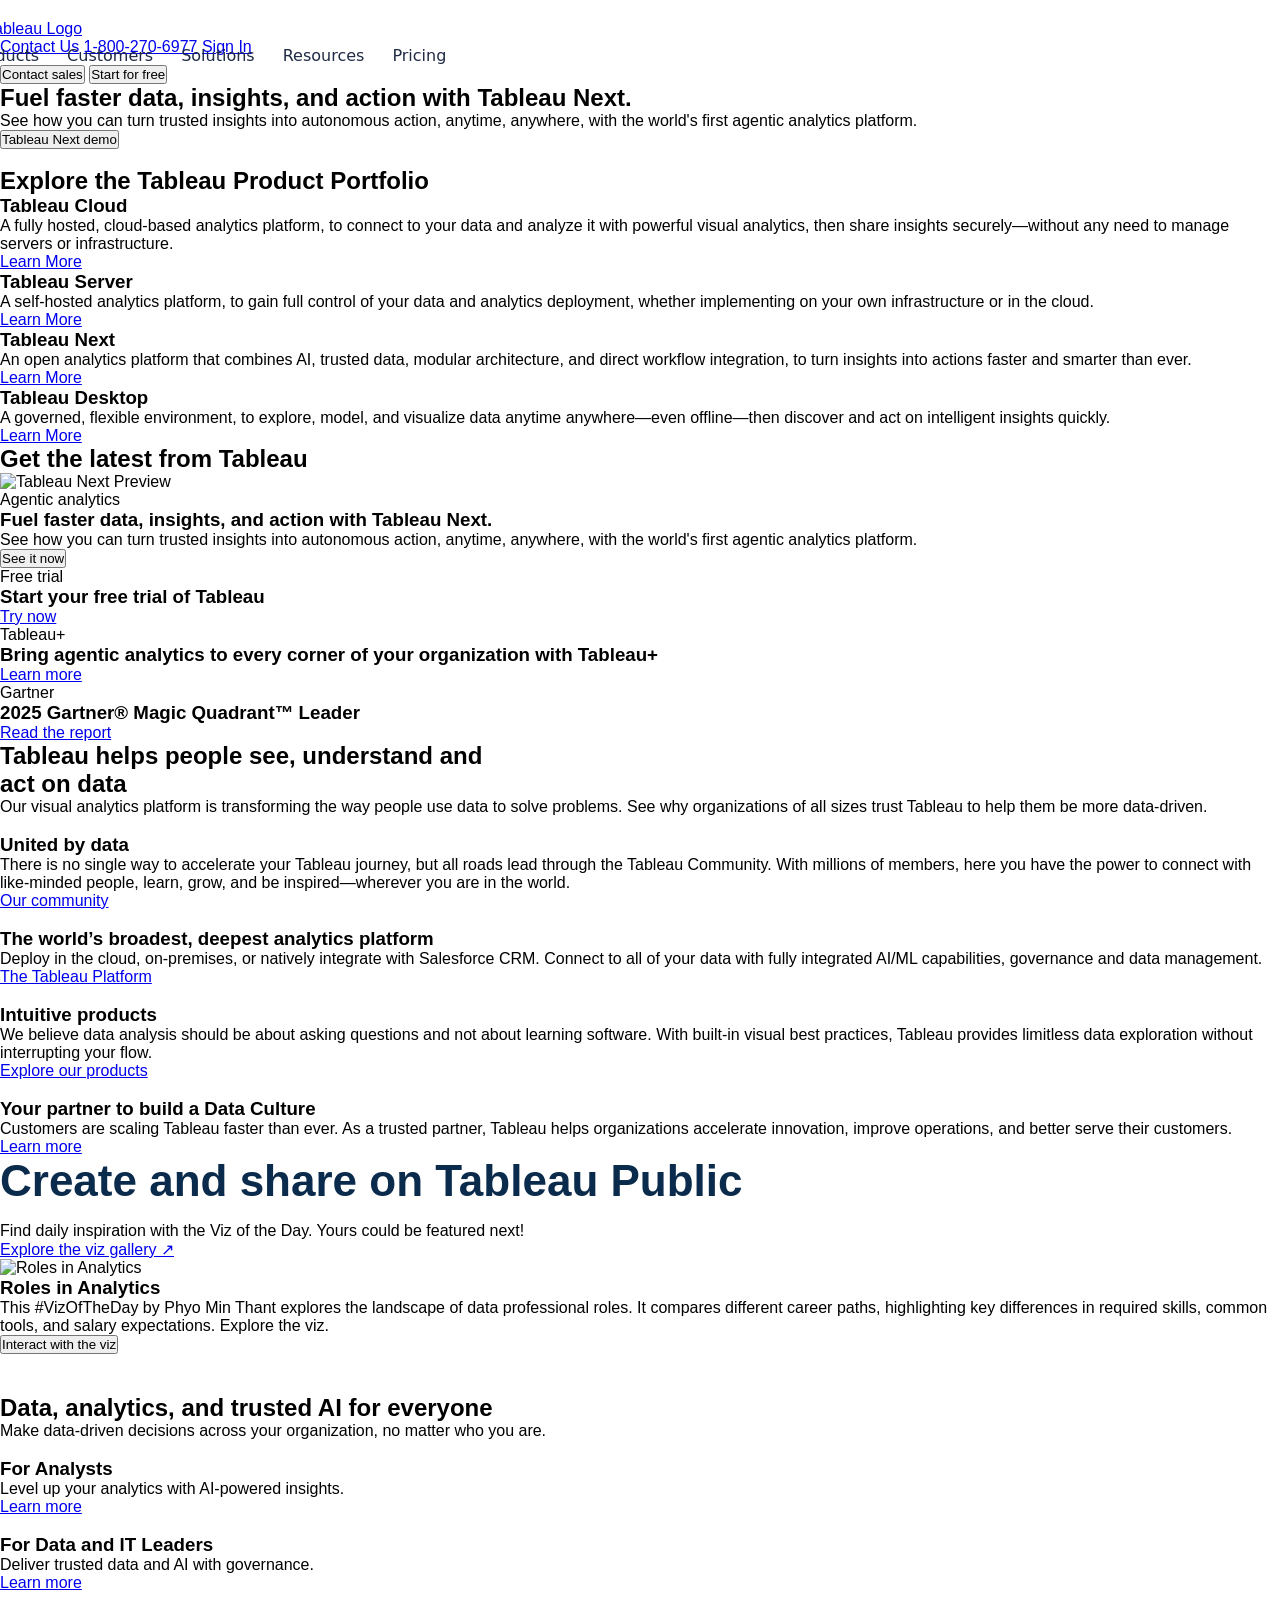
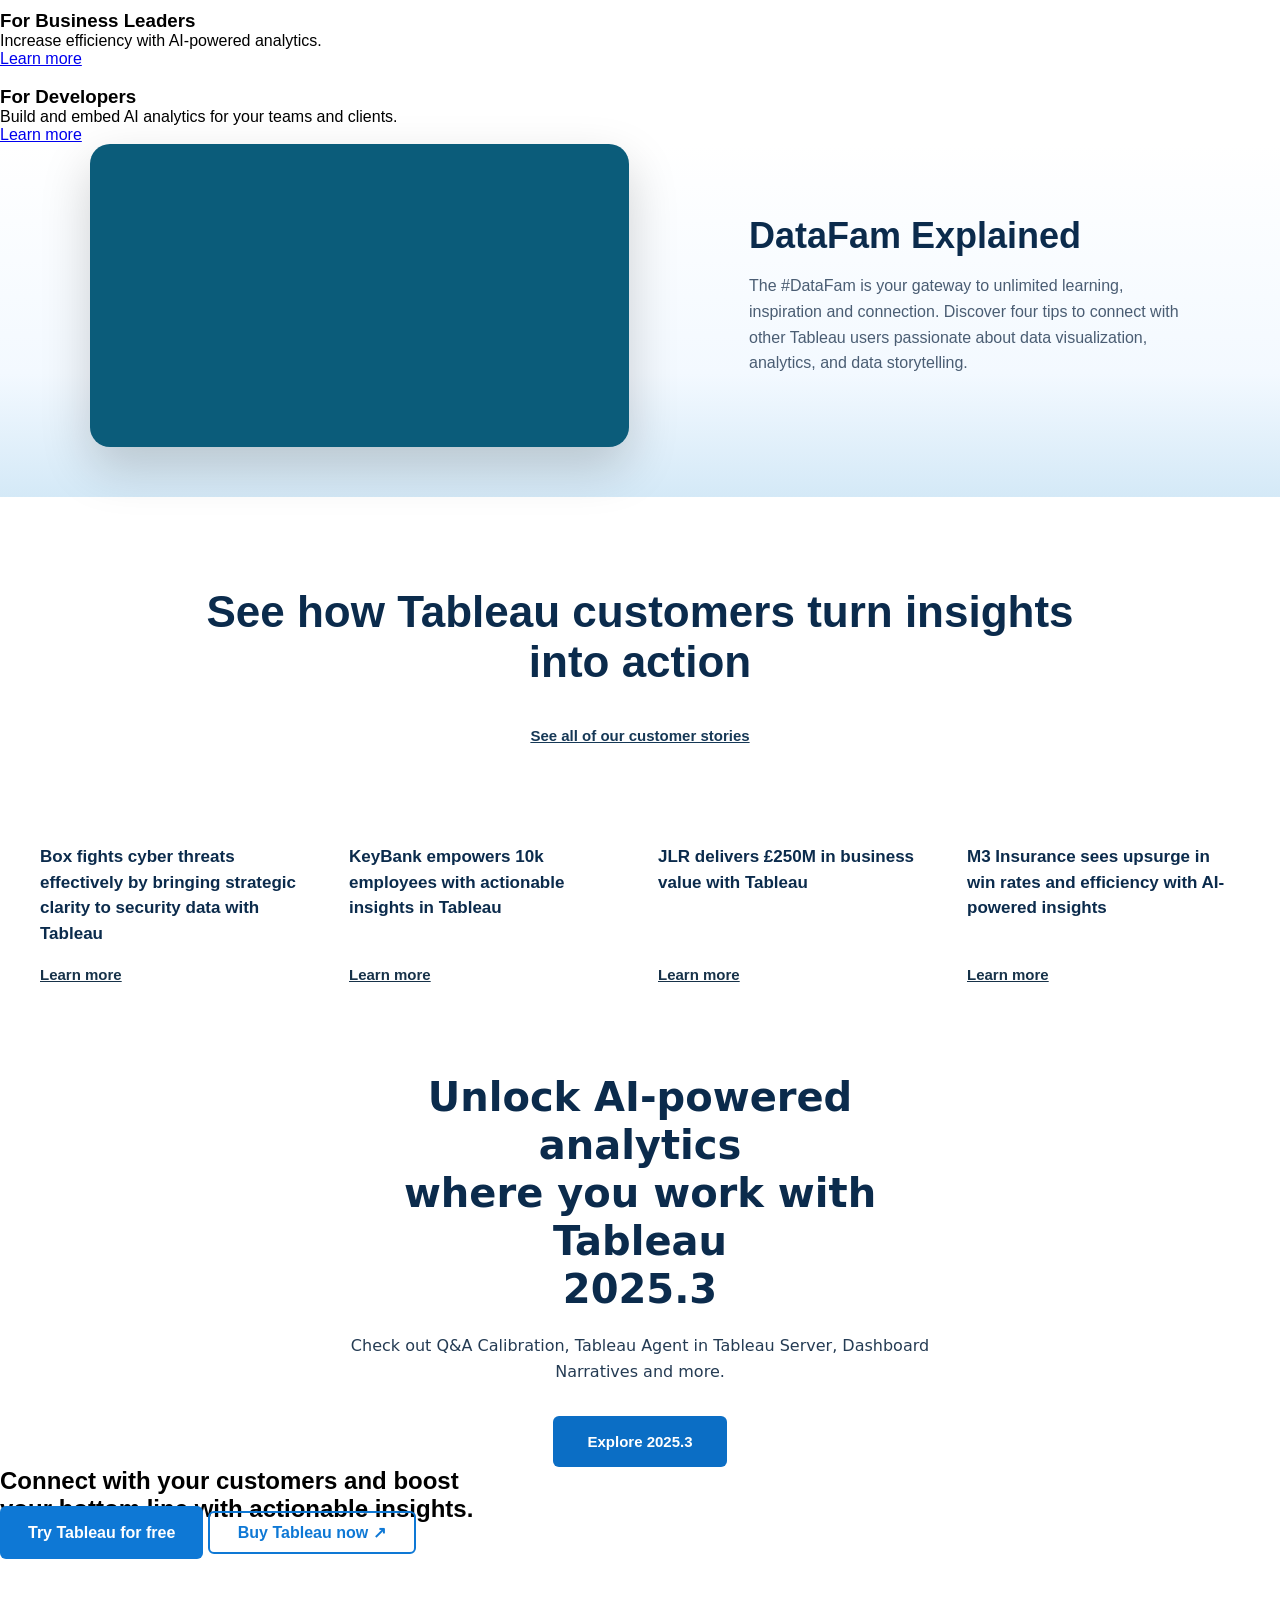
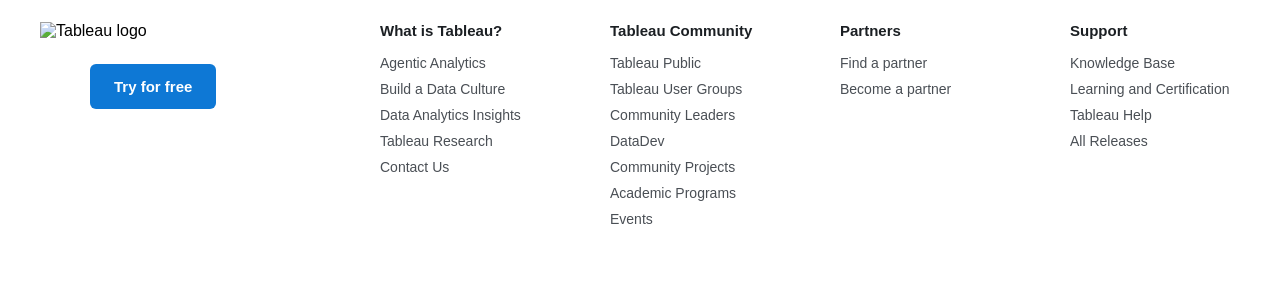
==== commit f77db27d: "Update index.html" ====
--- a/index.html
+++ b/index.html
@@ -1,587 +1,547 @@
 <!DOCTYPE html>
 <html>
-
 <head>
-  <meta charset="UTF-8">
-  <title>Tableau Replica</title>
-  <link rel="stylesheet" href="style.css">
+    <meta charset="UTF-8">
+    <title>Tableau Replica</title>
+    <link rel="stylesheet" href="style.css">
 </head>
-
 <body>
 
-  <header class="header">
-
-    <!-- ROW 1 -->
-    <div class="top">
-      <div class="box">
-        <div class="logo">
-          <a href="index.html"><img src="https://www.tableau.com/themes/custom/tableau_www/logo.v2.svg"
-              alt="Tableau Logo"></a>
-        </div>
-
-        <div class="links">
-          <a href="#">Contact Us</a>
-          <a href="#">1-800-270-6977</a>
-          <a href="#">Sign In</a>
-        </div>
-      </div>
-    </div>
-
-    <!-- ROW 2 -->
-    <div class="bottom">
-      <div class="box">
-
-        <ul class="menu">
-          <li class="item">
-            <a href="#">Products</a>
-            <ul class="dropdown">
-              <li><a href="products/overview.html">Overview</a></li>
-              <li><a href="products/tableau-next.html">Tableau Next</a></li>
-              <li><a href="products/tableau-cloud.html">Tableau Cloud</a></li>
-              <li><a href="products/tableau-server.html">Tableau Server</a></li>
-              <li><a href="products/tableau-desktop.html">Tableau Desktop</a></li>
-            </ul>
+<header class="header">
+
+    
+    <div class="header-top">
+        <div class="header-container">
+            <div class="logo">
+                <a href="index.html"><img src="https://www.tableau.com/themes/custom/tableau_www/logo.v2.svg" alt="Tableau Logo"></a>
+            </div>
+
+            <div class="top-links-btn">
+                <a href="#">Contact Us</a>
+                <a href="#">1-800-270-6977</a>
+                <a href="#">Sign In</a>
+            </div>
+        </div>
+    </div>
+
+    <div class="header-bottom">
+        <div class="header-container">
+
+<ul class="menu">
+    <li class="menu-dropdown">
+        <a href="#">Products</a>
+        <ul class="dropdown">
+            <li><a href="#">Overview</a></li>
+            <li><a href="#">Tableau Next</a></li>
+            <li><a href="#">Tableau Cloud</a></li>
+            <li><a href="#">Tableau Server</a></li>
+            <li><a href="#">Tableau Desktop</a></li>
+        </ul>
+    </li>
+
+    <li class="menu-dropdown">
+        <a href="#">Customers</a>
+        <ul class="dropdown">
+            <li><a href="customer-storiesStyle.html">Customer Stories</a></li>
+            <li><a href="community-storyStyle.html">Community Stories</a></li>
+        </ul>
+    </li>
+
+    <li class="menu-dropdown">
+        <a href="#">Solutions</a>
+        <ul class="dropdown">
+            <li><a href="#">By Industry</a></li>
+            <li><a href="#">By Role</a></li>
+            <li><a href="#">By Technology</a></li>
+        </ul>
+    </li>
+
+    <li class="menu-dropdown">
+        <a href="#">Resources</a>
+        <ul class="dropdown">
+            <li><a href="Getting-started.html">Getting Started</a></li>
+            <li><a href="Learn-tableau.html">Learn Tableau</a></li>
+            <li><a href="">Community</a></li>
+            <li><a href="#">Blog</a></li>
+        </ul>
+    </li>
+
+    <li class="menu-dropdown">
+        <a href="#">Pricing</a>
+        <ul class="dropdown">
+            <li><a href="#">Pricing Calculator</a></li>
+            <li><a href="#">Buy Tableau+</a></li>
+          </ul>
           </li>
-
-          <li class="item">
-            <a href="#">Customers</a>
-            <ul class="dropdown">
-              <li><a href="customers/customer-stories.html">Customer Stories</a></li>
-              <li><a href="customers/community-story.html">Community Stories</a></li>
-            </ul>
-          </li>
-
-          <li class="item">
-            <a href="#">Solutions</a>
-            <ul class="dropdown">
-              <li><a href="solutions/industry.html">By Industry</a></li>
-              <li><a href="solutions/By_Roles.html">By Role</a></li>
-              <li><a href="solutions/technologies.html">By Technology</a></li>
-            </ul>
-          </li>
-
-          <li class="item">
-            <a href="#">Resources</a>
-            <ul class="dropdown">
-              <li><a href="#">Getting Started</a></li>
-              <li><a href="#">Learn Tableau</a></li>
-              <li><a href="#">Community</a></li>
-              <li><a href="#">Blog</a></li>
-            </ul>
-          </li>
-
-          <li class="item">
-            <a href="#">Pricing</a>
-            <ul class="dropdown">
-              <li><a href="#">Pricing Calculator</a></li>
-              <li><a href="#">Buy Tableau+</a></li>
-            </ul>
-          </li>
-        </ul>
-
-        <div class="actions">
-          <button class="button1">Contact sales</button>
-          <button class="button2">Start for free</button>
-        </div>
-
-      </div>
-    </div>
-
-  </header>
-
-  <!-- 🔥 GRADIENT WRAPPER START -->
-  <div class="gradient-wrapper">
-
-    <!-- HERO SECTION -->
-    <section class="hero">
-      <div class="herobox">
-
-        <!-- LEFT CONTENT -->
-        <div class="left">
-          <h1>
-            Fuel faster data, insights, and action
-            <span>with Tableau Next.</span>
-          </h1>
-
-          <p>
-            See how you can turn trusted insights into autonomous action,
-            anytime, anywhere, with the world's first agentic analytics platform.
-          </p>
-
-          <button class="button3">Tableau Next demo</button>
-        </div>
-
-        <!-- RIGHT CONTENT -->
-        <div class="right">
-          <img
-            src="https://wp.sfdcdigital.com/tableau/en-us/wp-content/uploads/sites/47/2026/01/TabDC-Marque-Image.png?resize=768,768"
-            alt="">
-        </div>
-
-      </div>
+    </ul>
+
+            <div class="contact_sales-btn">
+                <button class="blue-btn">Contact sales</button>
+                <button class="btn-border">Start for free</button>
+            </div>
+
+        </div>
+    </div>
+
+</header>
+
+<!-- This is the main starting section of the code starting from the gradient -->
+
+<div class="gradient-wrapper">
+    <section class="up-hero">
+        <div class="hero-container">
+            <div class="left-text">
+                <h1>
+                    Fuel faster data, insights, and action
+                    <span>with Tableau Next.</span>
+                </h1>
+
+                <p>
+                    See how you can turn trusted insights into autonomous action,
+                    anytime, anywhere, with the world's first agentic analytics platform.
+                </p>
+
+                <button class="Tableau-btn">Tableau Next demo</button>
+            </div>
+            <div class="hero-right">
+                <img src="https://wp.sfdcdigital.com/tableau/en-us/wp-content/uploads/sites/47/2026/01/TabDC-Marque-Image.png?resize=768,768" alt="">
+            </div>
+
+        </div>
     </section>
-    <!-- PRODUCT PORTFOLIO SECTION -->
-    <section class="portfolio">
-      <div class="portfoliobox">
+
+<!-- This is the product cards section code -->
+<section class="product-cards">
+    <div class="portfolio-heading">
 
         <h2>Explore the Tableau Product Portfolio</h2>
 
-        <div class="grid">
-
-          <div class="card">
-            <h3>Tableau Cloud</h3>
-            <p>
-              A fully hosted, cloud-based analytics platform, to connect
-              to your data and analyze it with powerful visual analytics,
-              then share insights securely—without any need to manage
-              servers or infrastructure.
-            </p>
-            <a href="#">Learn More</a>
-          </div>
-
-          <div class="card">
-            <h3>Tableau Server</h3>
-            <p>
-              A self-hosted analytics platform, to gain full control of
-              your data and analytics deployment, whether implementing
-              on your own infrastructure or in the cloud.
-            </p>
-            <a href="#">Learn More</a>
-          </div>
-
-          <div class="card">
-            <h3>Tableau Next</h3>
-            <p>
-              An open analytics platform that combines AI, trusted data,
-              modular architecture, and direct workflow integration, to
-              turn insights into actions faster and smarter than ever.
-            </p>
-            <a href="#">Learn More</a>
-          </div>
-
-          <div class="card">
-            <h3>Tableau Desktop</h3>
-            <p>
-              A governed, flexible environment, to explore, model, and
-              visualize data anytime anywhere—even offline—then discover
-              and act on intelligent insights quickly.
-            </p>
-            <a href="#">Learn More</a>
-          </div>
-
-        </div>
-      </div>
-    </section>
-    <!-- LATEST FROM TABLEAU SECTION -->
-    <section class="latest">
-      <div class="latestbox">
+        <div class="portfolio-grid">
+
+            <div class="portfolio-card">
+                <h3>Tableau Cloud</h3>
+                <p>
+                    A fully hosted, cloud-based analytics platform, to connect
+                    to your data and analyze it with powerful visual analytics,
+                    then share insights securely—without any need to manage
+                    servers or infrastructure.
+                </p>
+                <a href="#">Learn More</a>
+            </div>
+
+            <div class="portfolio-card">
+                <h3>Tableau Server</h3>
+                <p>
+                    A self-hosted analytics platform, to gain full control of
+                    your data and analytics deployment, whether implementing
+                    on your own infrastructure or in the cloud.
+                </p>
+                <a href="#">Learn More</a>
+            </div>
+
+            <div class="portfolio-card">
+                <h3>Tableau Next</h3>
+                <p>
+                    An open analytics platform that combines AI, trusted data,
+                    modular architecture, and direct workflow integration, to
+                    turn insights into actions faster and smarter than ever.
+                </p>
+                <a href="#">Learn More</a>
+            </div>
+
+            <div class="portfolio-card">
+                <h3>Tableau Desktop</h3>
+                <p>
+                    A governed, flexible environment, to explore, model, and
+                    visualize data anytime anywhere—even offline—then discover
+                    and act on intelligent insights quickly.
+                </p>
+                <a href="#">Learn More</a>
+            </div>
+
+        </div>
+    </div>
+</section>
+
+<section class="latest-card">
+    <div class="latest-container">
 
         <h1>Get the latest from Tableau</h1>
 
-        <div class="bigcard">
-
-          <!-- LEFT IMAGE -->
-          <div class="imgbox">
-            <img
-              src="https://wp.sfdcdigital.com/tableau/en-us/wp-content/uploads/sites/47/2025/10/Tableau-Next_spotlight.png?resize=2048,1152"
-              alt="Tableau Next Preview">
-          </div>
-
-          <!-- RIGHT CONTENT -->
-          <div class="content">
-            <span class="tag">Agentic analytics</span>
-
+        <div class="latest-card">
+            
+  
+            <div class="latest-image">
+                <img src="https://wp.sfdcdigital.com/tableau/en-us/wp-content/uploads/sites/47/2025/10/Tableau-Next_spotlight.png?resize=2048,1152" alt="Tableau Next Preview">
+            </div>
+
+            <div class="latest-content">
+                <span class="latest-tag">Agentic analytics</span>
+
+                <h3>
+                    Fuel faster data, insights, and action with Tableau Next.
+                </h3>
+
+                <p>
+                    See how you can turn trusted insights into autonomous action,
+                    anytime, anywhere, with the world's first agentic analytics platform.
+                </p>
+
+                <button class="latest-btn">See it now</button>
+            </div>
+
+        </div>
+
+    </div>
+</section>
+
+<!-- THREE INFO CARDS SECTION -->
+<section class="three-info-cards">
+    <div class="info-container">
+
+        <div class="info-card">
+            <span class="info-tag">Free trial</span>
+            <h3>Start your free trial of Tableau</h3>
+            <a href="#" class="info-link">Try now</a>
+        </div>
+
+        <div class="info-card">
+            <span class="info-tag">Tableau+</span>
             <h3>
-              Fuel faster data, insights, and action with Tableau Next.
+                Bring agentic analytics to every corner of your
+                organization with Tableau+
             </h3>
-
-            <p>
-              See how you can turn trusted insights into autonomous action,
-              anytime, anywhere, with the world's first agentic analytics platform.
-            </p>
-
-            <button class="latestbtn">See it now</button>
-          </div>
-
-        </div>
-
-      </div>
-    </section>
-    <!-- THREE INFO CARDS SECTION -->
-    <section class="info">
-      <div class="infobox">
-
-        <div class="infocard">
-          <span class="tag2">Free trial</span>
-          <h3>Start your free trial of Tableau</h3>
-          <a href="#" class="infolink">Try now</a>
-        </div>
-
-        <div class="infocard">
-          <span class="tag2">Tableau+</span>
-          <h3>
-            Bring agentic analytics to every corner of your
-            organization with Tableau+
-          </h3>
-          <a href="#" class="infolink">Learn more</a>
-        </div>
-
-        <div class="infocard">
-          <span class="tag2">Gartner</span>
-          <h3>
-            2025 Gartner® Magic Quadrant™ Leader
-          </h3>
-          <a href="#" class="infolink">Read the report</a>
-        </div>
-
-      </div>
-    </section>
-    <!-- HELP PEOPLE SECTION -->
-    <section class="help">
-      <div class="helpbox">
-
-        <h2>
-          Tableau helps people see, understand and<br>
-          act on data
-        </h2>
-
-        <p class="helpsubtitle">
-          Our visual analytics platform is transforming the way people use data to
-          solve problems. See why organizations of all sizes trust Tableau to help
-          them be more data-driven.
+            <a href="#" class="info-link">Learn more</a>
+        </div>
+
+        <div class="info-card">
+            <span class="info-tag">Gartner</span>
+            <h3>
+                2025 Gartner® Magic Quadrant™ Leader
+            </h3>
+            <a href="#" class="info-link">Read the report</a>
+        </div>
+
+    </div>
+</section>
+
+<!-- THis is the another section for the help and image section code -->
+<section class="people-help">
+  <div class="help-container">
+    <h2>
+      Tableau helps people see, understand and<br>
+      act on data
+    </h2>
+
+    <p class="help-para">
+      Our visual analytics platform is transforming the way people use data to
+      solve problems. See why organizations of all sizes trust Tableau to help
+      them be more data-driven.
+    </p>
+
+    <div class="help-grid">
+      <div class="help-card">
+        <img src="https://wp.sfdcdigital.com/tableau/en-us/wp-content/uploads/sites/47/2025/09/tableau-community-tile.png?resize=1024,589" alt="">
+        <h3>United by data</h3>
+        <p>
+          There is no single way to accelerate your Tableau journey, but all
+          roads lead through the Tableau Community. With millions of members,
+          here you have the power to connect with like-minded people, learn,
+          grow, and be inspired—wherever you are in the world.
         </p>
-
-        <div class="helpgrid">
-
-          <!-- CARD 1 -->
-          <div class="helpcard">
-            <img
-              src="https://wp.sfdcdigital.com/tableau/en-us/wp-content/uploads/sites/47/2025/09/tableau-community-tile.png?resize=1024,589"
-              alt="">
-            <h3>United by data</h3>
-            <p>
-              There is no single way to accelerate your Tableau journey, but all
-              roads lead through the Tableau Community. With millions of members,
-              here you have the power to connect with like-minded people, learn,
-              grow, and be inspired—wherever you are in the world.
-            </p>
-            <a href="#">Our community</a>
-          </div>
-
-          <!-- CARD 2 -->
-          <div class="helpcard">
-            <img
-              src="https://wp.sfdcdigital.com/tableau/en-us/wp-content/uploads/sites/47/2025/01/broadest-deepest-Thumb@2x-cropped-1.webp?resize=1024,576"
-              alt="">
-            <h3>The world’s broadest, deepest analytics platform</h3>
-            <p>
-              Deploy in the cloud, on-premises, or natively integrate with Salesforce
-              CRM. Connect to all of your data with fully integrated AI/ML
-              capabilities, governance and data management.
-            </p>
-            <a href="#">The Tableau Platform</a>
-          </div>
-
-          <!-- CARD 3 -->
-          <div class="helpcard">
-            <img
-              src="https://wp.sfdcdigital.com/tableau/en-us/wp-content/uploads/sites/47/2025/01/intuitive-products-Thumb@2x-cropped-1.webp?resize=1024,576"
-              alt="">
-            <h3>Intuitive products</h3>
-            <p>
-              We believe data analysis should be about asking questions and not
-              about learning software. With built-in visual best practices,
-              Tableau provides limitless data exploration without interrupting
-              your flow.
-            </p>
-            <a href="#">Explore our products</a>
-          </div>
-
-          <!-- CARD 4 -->
-          <div class="helpcard">
-            <img
-              src="https://wp.sfdcdigital.com/tableau/en-us/wp-content/uploads/sites/47/2025/01/Data-culture-1-1.webp?resize=1024,576"
-              alt="">
-            <h3>Your partner to build a Data Culture</h3>
-            <p>
-              Customers are scaling Tableau faster than ever. As a trusted partner,
-              Tableau helps organizations accelerate innovation, improve operations,
-              and better serve their customers.
-            </p>
-            <a href="#">Learn more</a>
-          </div>
-
-        </div>
-      </div>
-    </section>
-    <!-- TABLEAU PUBLIC SECTION -->
-    <section class="public">
-      <div class="publicbox">
-
-        <h2>Create and share on Tableau Public</h2>
-
-        <p class="publicsubtitle">
-          Find daily inspiration with the Viz of the Day. Yours could be featured next!
+        <a href="#">Our community</a>
+      </div>
+
+      <div class="help-card">
+        <img src="https://wp.sfdcdigital.com/tableau/en-us/wp-content/uploads/sites/47/2025/01/broadest-deepest-Thumb@2x-cropped-1.webp?resize=1024,576" alt="">
+        <h3>The world’s broadest, deepest analytics platform</h3>
+        <p>
+          Deploy in the cloud, on-premises, or natively integrate with Salesforce
+          CRM. Connect to all of your data with fully integrated AI/ML
+          capabilities, governance and data management.
         </p>
-
-        <a href="#" class="publiclink">
-          Explore the viz gallery
-          <span>↗</span>
-        </a>
-
-        <!-- FEATURED CARD -->
-        <div class="feature">
-
-          <div class="publicimage">
-            <img src="https://www.tableau.com/sites/default/files/2025-12/Tableau-Public-Viz-of-the-Day--55-.png"
-              alt="Roles in Analytics">
-          </div>
-
-          <div class="publiccontent">
-            <h3>Roles in Analytics</h3>
-
-            <p>
-              This #VizOfTheDay by Phyo Min Thant explores the landscape of data
-              professional roles. It compares different career paths, highlighting
-              key differences in required skills, common tools, and salary
-              expectations. Explore the viz.
-            </p>
-
-            <button class="publicbtn">Interact with the viz</button>
-          </div>
-
-        </div>
-
-      </div>
-    </section>
-    <!-- DATA & AI FOR EVERYONE -->
-    <section class="everyone">
-      <div class="everyonebox">
-
-        <h2>Data, analytics, and trusted AI for everyone</h2>
-
-        <p class="everyonesubtitle">
-          Make data-driven decisions across your organization, no matter who you are.
+        <a href="#">The Tableau Platform</a>
+      </div>
+
+      <div class="help-card">
+        <img src="https://wp.sfdcdigital.com/tableau/en-us/wp-content/uploads/sites/47/2025/01/intuitive-products-Thumb@2x-cropped-1.webp?resize=1024,576" alt="">
+        <h3>Intuitive products</h3>
+        <p>
+          We believe data analysis should be about asking questions and not
+          about learning software. With built-in visual best practices,
+          Tableau provides limitless data exploration without interrupting
+          your flow.
         </p>
-
-        <div class="everyonegrid">
-
-          <!-- CARD 1 -->
-          <div class="personcard">
-            <img
-              src="https://wp.sfdcdigital.com/tableau/en-us/wp-content/uploads/sites/47/2025/01/3analyst-1-1.webp?resize=300,300"
-              alt="">
-            <h3>For Analysts</h3>
-            <p>Level up your analytics with AI-powered insights.</p>
-            <a href="#">Learn more</a>
-          </div>
-
-          <!-- CARD 2 -->
-          <div class="personcard">
-            <img
-              src="https://wp.sfdcdigital.com/tableau/en-us/wp-content/uploads/sites/47/2025/01/2it-1-1.webp?resize=300,300"
-              alt="">
-            <h3>For Data and IT Leaders</h3>
-            <p>Deliver trusted data and AI with governance.</p>
-            <a href="#">Learn more</a>
-          </div>
-
-          <!-- CARD 3 -->
-          <div class="personcard">
-            <img
-              src="https://wp.sfdcdigital.com/tableau/en-us/wp-content/uploads/sites/47/2025/01/1bizuser-1-1.webp?resize=300,300"
-              alt="">
-            <h3>For Business Leaders</h3>
-            <p>Increase efficiency with AI-powered analytics.</p>
-            <a href="#">Learn more</a>
-          </div>
-
-          <!-- CARD 4 -->
-          <div class="personcard">
-            <img
-              src="https://wp.sfdcdigital.com/tableau/en-us/wp-content/uploads/sites/47/2025/01/4dev-1-1.webp?resize=300,300"
-              alt="">
-            <h3>For Developers</h3>
-            <p>Build and embed AI analytics for your teams and clients.</p>
-            <a href="#">Learn more</a>
-          </div>
-
-        </div>
-      </div>
-    </section>
-    <!-- DATAFAM EXPLAINED SECTION -->
-    <section class="community">
-      <div class="communitybox">
-
-        <!-- VIDEO -->
-        <div class="videobox">
-          <iframe src="https://www.youtube.com/embed/23Nr1cBEVCo" title="DataFam Explained"
-            allow="accelerometer; autoplay; clipboard-write; encrypted-media; gyroscope; picture-in-picture"
-            allowfullscreen>
-          </iframe>
-        </div>
-
-        <!-- CONTENT -->
-        <div class="datafam-content">
-          <h2>DataFam Explained</h2>
-          <p>
-            The #DataFam is your gateway to unlimited learning, inspiration and
-            connection. Discover four tips to connect with other Tableau users
-            passionate about data visualization, analytics, and data storytelling.
-          </p>
-        </div>
-
-      </div>
-    </section>
-    <!-- CUSTOMER STORIES SECTION -->
-    <section class="stories">
-      <div class="stories-container">
-
-        <h2>
-          See how Tableau customers turn insights<br>
-          into action
-        </h2>
-
-        <a href="#" class="stories-link">
-          See all of our customer stories
-        </a>
-
-        <div class="stories-grid">
-
-          <!-- CARD 1 -->
-          <div class="story-card">
-            <img
-              src="https://wp.sfdcdigital.com/tableau/en-us/wp-content/uploads/sites/47/2025/04/Box_thumbnail3_sq.png?resize=768,768"
-              alt="">
-            <h3>
-              Box fights cyber threats effectively by bringing strategic clarity to security data with Tableau
-            </h3>
-            <a href="#">Learn more</a>
-          </div>
-
-          <!-- CARD 2 -->
-          <div class="story-card">
-            <img
-              src="https://wp.sfdcdigital.com/tableau/en-us/wp-content/uploads/sites/47/2025/01/keybank_thumbnail-1-1.webp?resize=300,300"
-              alt="">
-            <h3>
-              KeyBank empowers 10k employees with actionable insights in Tableau
-            </h3>
-            <a href="#">Learn more</a>
-          </div>
-
-          <!-- CARD 3 -->
-          <div class="story-card">
-            <img
-              src="https://wp.sfdcdigital.com/tableau/en-us/wp-content/uploads/sites/47/2025/01/JLR_thumbnail-1-1.webp?resize=300,300"
-              alt="">
-            <h3>
-              JLR delivers £250M in business value with Tableau
-            </h3>
-            <a href="#">Learn more</a>
-          </div>
-
-          <!-- CARD 4 -->
-          <div class="story-card">
-            <img
-              src="https://wp.sfdcdigital.com/tableau/en-us/wp-content/uploads/sites/47/2025/04/m3-customer-story.jpg?resize=2048,2048"
-              alt="">
-            <h3>
-              M3 Insurance sees upsurge in win rates and efficiency with AI-powered insights
-            </h3>
-            <a href="#">Learn more</a>
-          </div>
-
-        </div>
-      </div>
-    </section>
-    <!-- RELEASE / UPDATE SECTION -->
-    <!-- AI IMAGE BANNER -->
-    <section class="ai-banner">
-      <div class="ai-banner-content">
-        <h2>
-          Unlock AI-powered analytics<br>
-          where you work with Tableau<br>
-          2025.3
-        </h2>
-
+        <a href="#">Explore our products</a>
+      </div>
+
+      <div class="help-card">
+        <img src="https://wp.sfdcdigital.com/tableau/en-us/wp-content/uploads/sites/47/2025/01/Data-culture-1-1.webp?resize=1024,576" alt="">
+        <h3>Your partner to build a Data Culture</h3>
         <p>
-          Check out Q&A Calibration, Tableau Agent in Tableau Server,
-          Dashboard Narratives and more.
+          Customers are scaling Tableau faster than ever. As a trusted partner,
+          Tableau helps organizations accelerate innovation, improve operations,
+          and better serve their customers.
         </p>
-
-        <a href="#" class="ai-banner-btn">Explore 2025.3</a>
-      </div>
-    </section>
-
-    <!-- FINAL CTA SECTION -->
-    <section class="cta">
-      <div class="cta-container">
-        <h2>
-          Connect with your customers and boost<br>
-          your bottom line with actionable insights.
-        </h2>
-
-        <div class="cta-actions">
-          <a href="#" class="button1">Try Tableau for free</a>
-          <a href="#" class="button2">Buy Tableau now ↗</a>
-        </div>
-      </div>
-    </section>
-    <footer class="footer">
-      <div class="footerbox">
-
-        <!-- LEFT -->
-        <div class="footer-brand">
-          <img src="https://www.tableau.com/themes/custom/tableau_www/logo.v2.svg" alt="Tableau logo">
-          <button class="footer-btn">Try for free</button>
-        </div>
-
-        <!-- LINKS -->
-        <div class="footer-links">
-
-          <div class="footer-col">
-            <h4>What is Tableau?</h4>
-            <a href="#">Agentic Analytics</a>
-            <a href="#">Build a Data Culture</a>
-            <a href="#">Data Analytics Insights</a>
-            <a href="#">Tableau Research</a>
-            <a href="#">Contact Us</a>
-          </div>
-
-          <div class="footer-col">
-            <h4>Tableau Community</h4>
-            <a href="#">Tableau Public</a>
-            <a href="#">Tableau User Groups</a>
-            <a href="#">Community Leaders</a>
-            <a href="#">DataDev</a>
-            <a href="#">Community Projects</a>
-            <a href="#">Academic Programs</a>
-            <a href="#">Events</a>
-          </div>
-
-          <div class="footer-col">
-            <h4>Partners</h4>
-            <a href="#">Find a partner</a>
-            <a href="#">Become a partner</a>
-          </div>
-
-          <div class="footer-col">
-            <h4>Support</h4>
-            <a href="#">Knowledge Base</a>
-            <a href="#">Learning and Certification</a>
-            <a href="#">Tableau Help</a>
-            <a href="#">All Releases</a>
-          </div>
-        </div>
-      </div>
-    </footer>
-    <footer>
-      <div class="last-footer">
-
-      </div>
-    </footer>
-  </div>
+        <a href="#">Learn more</a>
+      </div>
+
+    </div>
+  </div>
+</section>
+
+<!-- This section the code for the public anyaltics section -->
+<section class="public">
+  <div class="public-container">
+
+    <h2>Create and share on Tableau Public</h2>
+
+    <p class="public-subtitle">
+      Find daily inspiration with the Viz of the Day. Yours could be featured next!
+    </p>
+
+    <a href="#" class="public-link">
+      Explore the viz gallery
+      <span>↗</span>
+    </a>
+
+    <div class="public-card">
+
+      <div class="public-image">
+        <img src="https://www.tableau.com/sites/default/files/2025-12/Tableau-Public-Viz-of-the-Day--55-.png" alt="Roles in Analytics">
+      </div>
+
+      <div class="public-content">
+        <h3>Roles in Analytics</h3>
+
+        <p>
+          This #VizOfTheDay by Phyo Min Thant explores the landscape of data
+          professional roles. It compares different career paths, highlighting
+          key differences in required skills, common tools, and salary
+          expectations. Explore the viz.
+        </p>
+
+        <button class="public-btn">Interact with the viz</button>
+      </div>
+
+    </div>
+
+  </div>
+</section>
+
+<!-- This section has the code for the ai fo reveryone -->
+
+<section class="Ai-everyone">
+  <div class="Ai-everyone-container">
+
+    <h2>Data, analytics, and trusted AI for everyone</h2>
+
+    <p class="Ai-everyone-subtitle">
+      Make data-driven decisions across your organization, no matter who you are.
+    </p>
+
+    <div class="Ai-everyone-grid">
+
+      <div class="Ai-everyone-card">
+        <img src="https://wp.sfdcdigital.com/tableau/en-us/wp-content/uploads/sites/47/2025/01/3analyst-1-1.webp?resize=300,300" alt="">
+        <h3>For Analysts</h3>
+        <p>Level up your analytics with AI-powered insights.</p>
+        <a href="#">Learn more</a>
+      </div>
+
+
+      <div class="Ai-everyone-card">
+        <img src="https://wp.sfdcdigital.com/tableau/en-us/wp-content/uploads/sites/47/2025/01/2it-1-1.webp?resize=300,300" alt="">
+        <h3>For Data and IT Leaders</h3>
+        <p>Deliver trusted data and AI with governance.</p>
+        <a href="#">Learn more</a>
+      </div>
+
+      <div class="Ai-everyone-card">
+        <img src="https://wp.sfdcdigital.com/tableau/en-us/wp-content/uploads/sites/47/2025/01/1bizuser-1-1.webp?resize=300,300" alt="">
+        <h3>For Business Leaders</h3>
+        <p>Increase efficiency with AI-powered analytics.</p>
+        <a href="#">Learn more</a>
+      </div>
+
+
+      <div class="Ai-everyone-card">
+        <img src="https://wp.sfdcdigital.com/tableau/en-us/wp-content/uploads/sites/47/2025/01/4dev-1-1.webp?resize=300,300" alt="">
+        <h3>For Developers</h3>
+        <p>Build and embed AI analytics for your teams and clients.</p>
+        <a href="#">Learn more</a>
+      </div>
+
+    </div>
+  </div>
+</section>
+
+<!--This section contain the video for the dataframe -->
+<section class="datafam">
+  <div class="datafam-container">
+
+    <div class="datafam-video">
+      <iframe
+        src="https://www.youtube.com/embed/23Nr1cBEVCo"
+        title="DataFam Explained"
+        allow="accelerometer; autoplay; clipboard-write; encrypted-media; gyroscope; picture-in-picture"
+        allowfullscreen>
+      </iframe>
+    </div>
+
+    <div class="datafam-content">
+      <h2>DataFam Explained</h2>
+      <p>
+        The #DataFam is your gateway to unlimited learning, inspiration and
+        connection. Discover four tips to connect with other Tableau users
+        passionate about data visualization, analytics, and data storytelling.
+      </p>
+    </div>
+
+  </div>
+</section>
+<!--This is the stories section code -->
+<section class="stories">
+  <div class="stories-container">
+
+    <h2>
+      See how Tableau customers turn insights<br>
+      into action
+    </h2>
+
+    <a href="#" class="stories-link">
+      See all of our customer stories
+    </a>
+
+    <div class="stories-grid">
+
+
+      <div class="story-card">
+        <img src="https://wp.sfdcdigital.com/tableau/en-us/wp-content/uploads/sites/47/2025/04/Box_thumbnail3_sq.png?resize=768,768" alt="">
+        <h3>
+          Box fights cyber threats effectively by bringing strategic clarity to security data with Tableau
+        </h3>
+        <a href="#">Learn more</a>
+      </div>
+
+
+      <div class="story-card">
+        <img src="https://wp.sfdcdigital.com/tableau/en-us/wp-content/uploads/sites/47/2025/01/keybank_thumbnail-1-1.webp?resize=300,300" alt="">
+        <h3>
+          KeyBank empowers 10k employees with actionable insights in Tableau
+        </h3>
+        <a href="#">Learn more</a>
+      </div>
+
+
+      <div class="story-card">
+        <img src="https://wp.sfdcdigital.com/tableau/en-us/wp-content/uploads/sites/47/2025/01/JLR_thumbnail-1-1.webp?resize=300,300" alt="">
+        <h3>
+          JLR delivers £250M in business value with Tableau
+        </h3>
+        <a href="#">Learn more</a>
+      </div>
+
+
+      <div class="story-card">
+        <img src="https://wp.sfdcdigital.com/tableau/en-us/wp-content/uploads/sites/47/2025/04/m3-customer-story.jpg?resize=2048,2048" alt="">
+        <h3>
+          M3 Insurance sees upsurge in win rates and efficiency with AI-powered insights
+        </h3>
+        <a href="#">Learn more</a>
+      </div>
+
+    </div>
+  </div>
+</section>
+
+<!-- Banner code -->
+<section class="ai-green-banner">
+  <div class="ai-banner-content">
+    <h2>
+      Unlock AI-powered analytics<br>
+      where you work with Tableau<br>
+      2025.3
+    </h2>
+
+    <p>
+      Check out Q&A Calibration, Tableau Agent in Tableau Server,
+      Dashboard Narratives and more.
+    </p>
+
+    <a href="#" class="ai-banner-btn">Explore 2025.3</a>
+  </div>
+</section>
+
+<!-- This is last section  -->
+<section class="connect">
+  <div class="connect-container">
+    <h2>
+      Connect with your customers and boost<br>
+      your bottom line with actionable insights.
+    </h2>
+
+    <div class="connect-actions">
+      <a href="#" class="btn-primary">Try Tableau for free</a>
+      <a href="#" class="btn-outline">Buy Tableau now ↗</a>
+    </div>
+  </div>
+</section>
+
+<!-- This is the last footer section on the page -->
+ 
+<footer class="footer">
+  <div class="footer-container">
+
+    <div class="footer-brand">
+      <img src="https://www.tableau.com/themes/custom/tableau_www/logo.v2.svg" alt="Tableau logo">
+      <button class="footer-btn">Try for free</button>
+    </div>
+
+
+    <div class="footer-links">
+
+      <div class="footer-col">
+        <h4>What is Tableau?</h4>
+        <a href="#">Agentic Analytics</a>
+        <a href="#">Build a Data Culture</a>
+        <a href="#">Data Analytics Insights</a>
+        <a href="#">Tableau Research</a>
+        <a href="#">Contact Us</a>
+      </div>
+
+      <div class="footer-col">
+        <h4>Tableau Community</h4>
+        <a href="#">Tableau Public</a>
+        <a href="#">Tableau User Groups</a>
+        <a href="#">Community Leaders</a>
+        <a href="#">DataDev</a>
+        <a href="#">Community Projects</a>
+        <a href="#">Academic Programs</a>
+        <a href="#">Events</a>
+      </div>
+
+      <div class="footer-col">
+        <h4>Partners</h4>
+        <a href="#">Find a partner</a>
+        <a href="#">Become a partner</a>
+      </div>
+
+      <div class="footer-col">
+        <h4>Support</h4>
+        <a href="#">Knowledge Base</a>
+        <a href="#">Learning and Certification</a>
+        <a href="#">Tableau Help</a>
+        <a href="#">All Releases</a>
+      </div>
+    </div>
+  </div>
+</footer>
+<footer>
+    <div class="last-footer">
+
+    </div>
+</footer>
+</div>
 </body>
-
-</html>+</html>
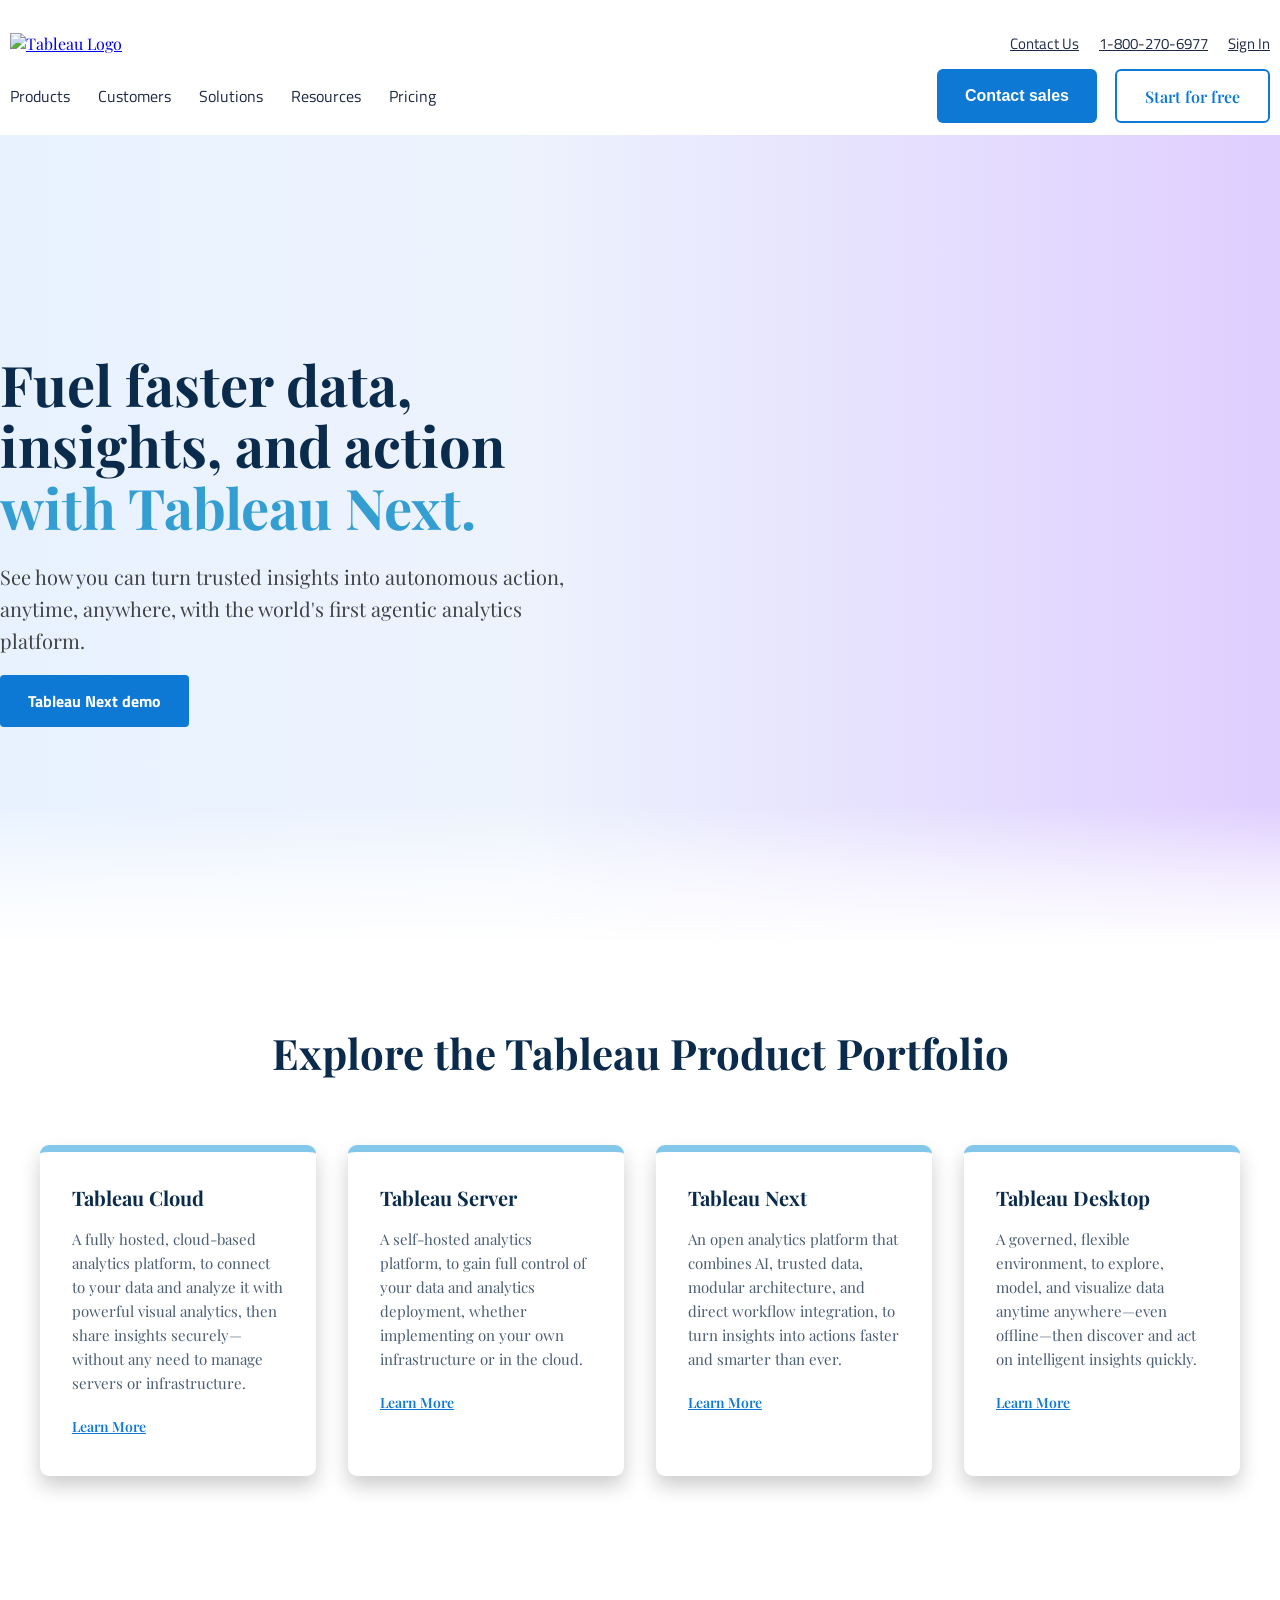
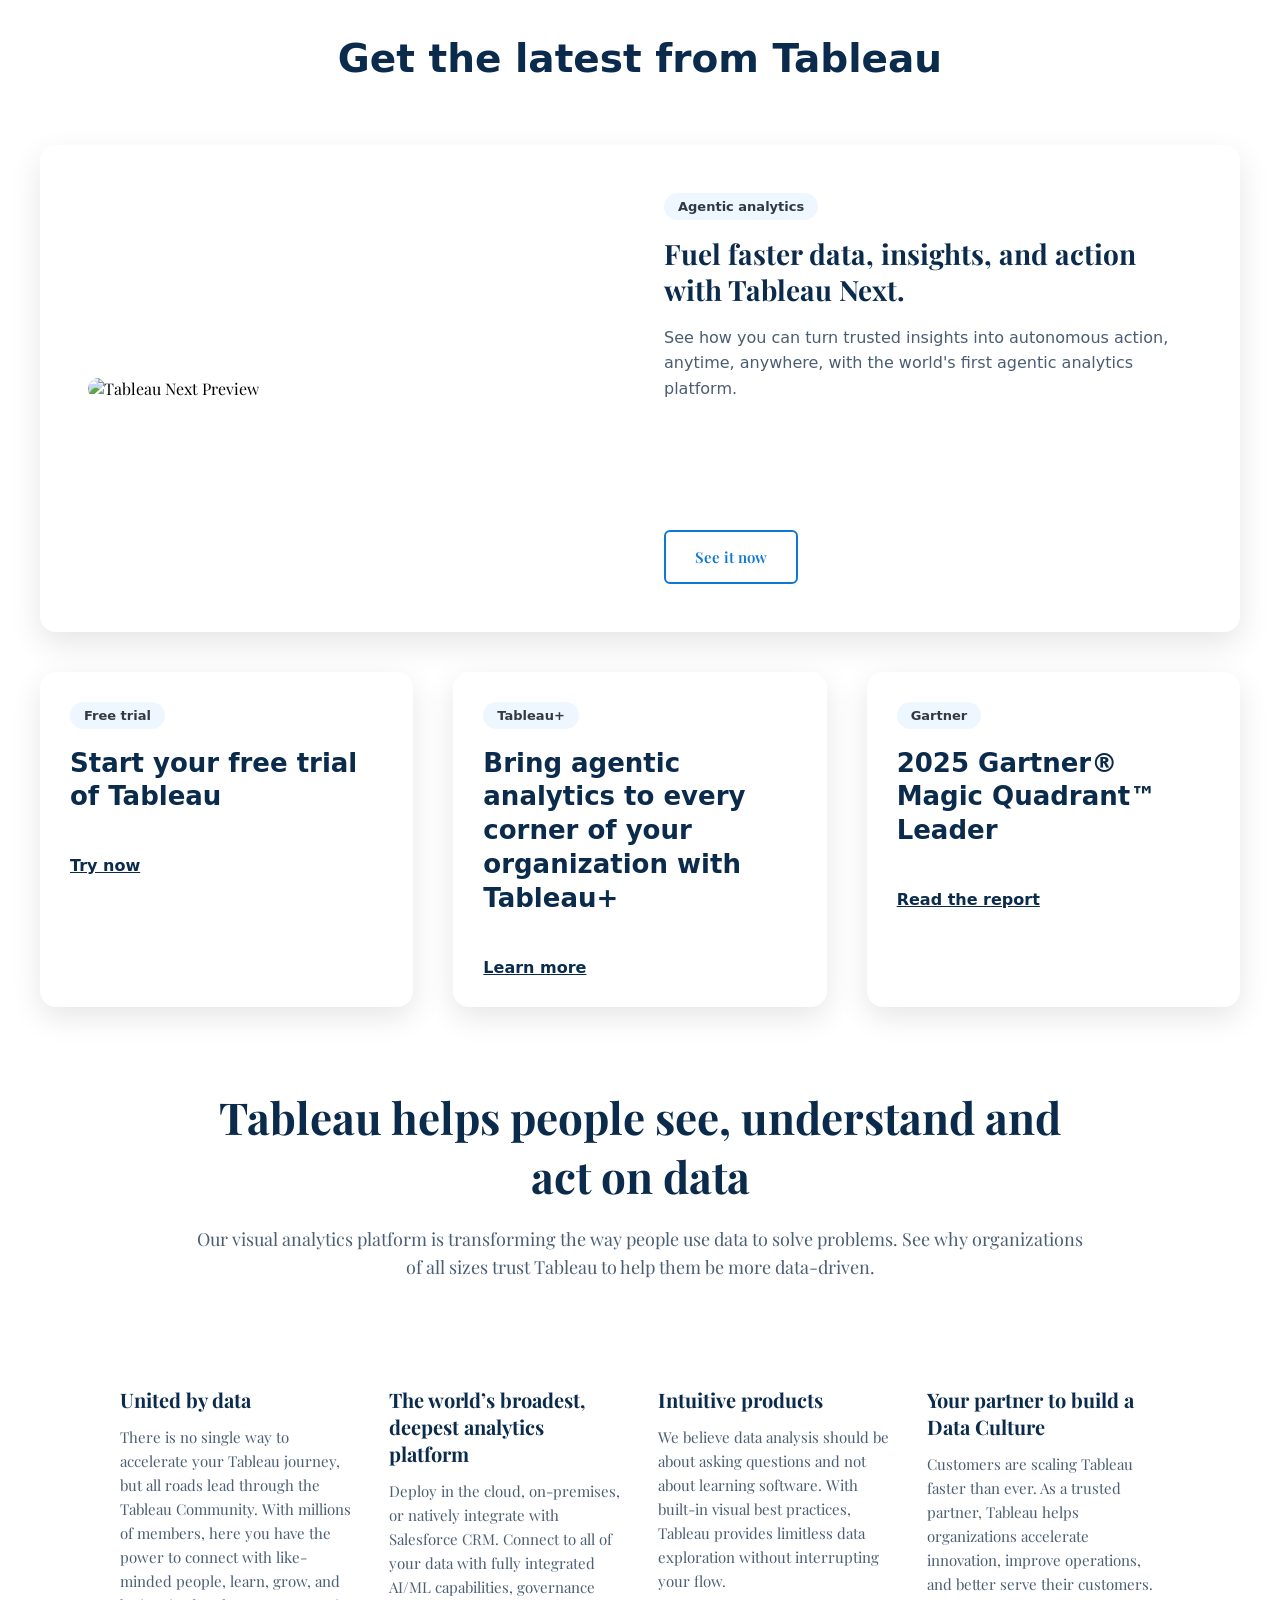
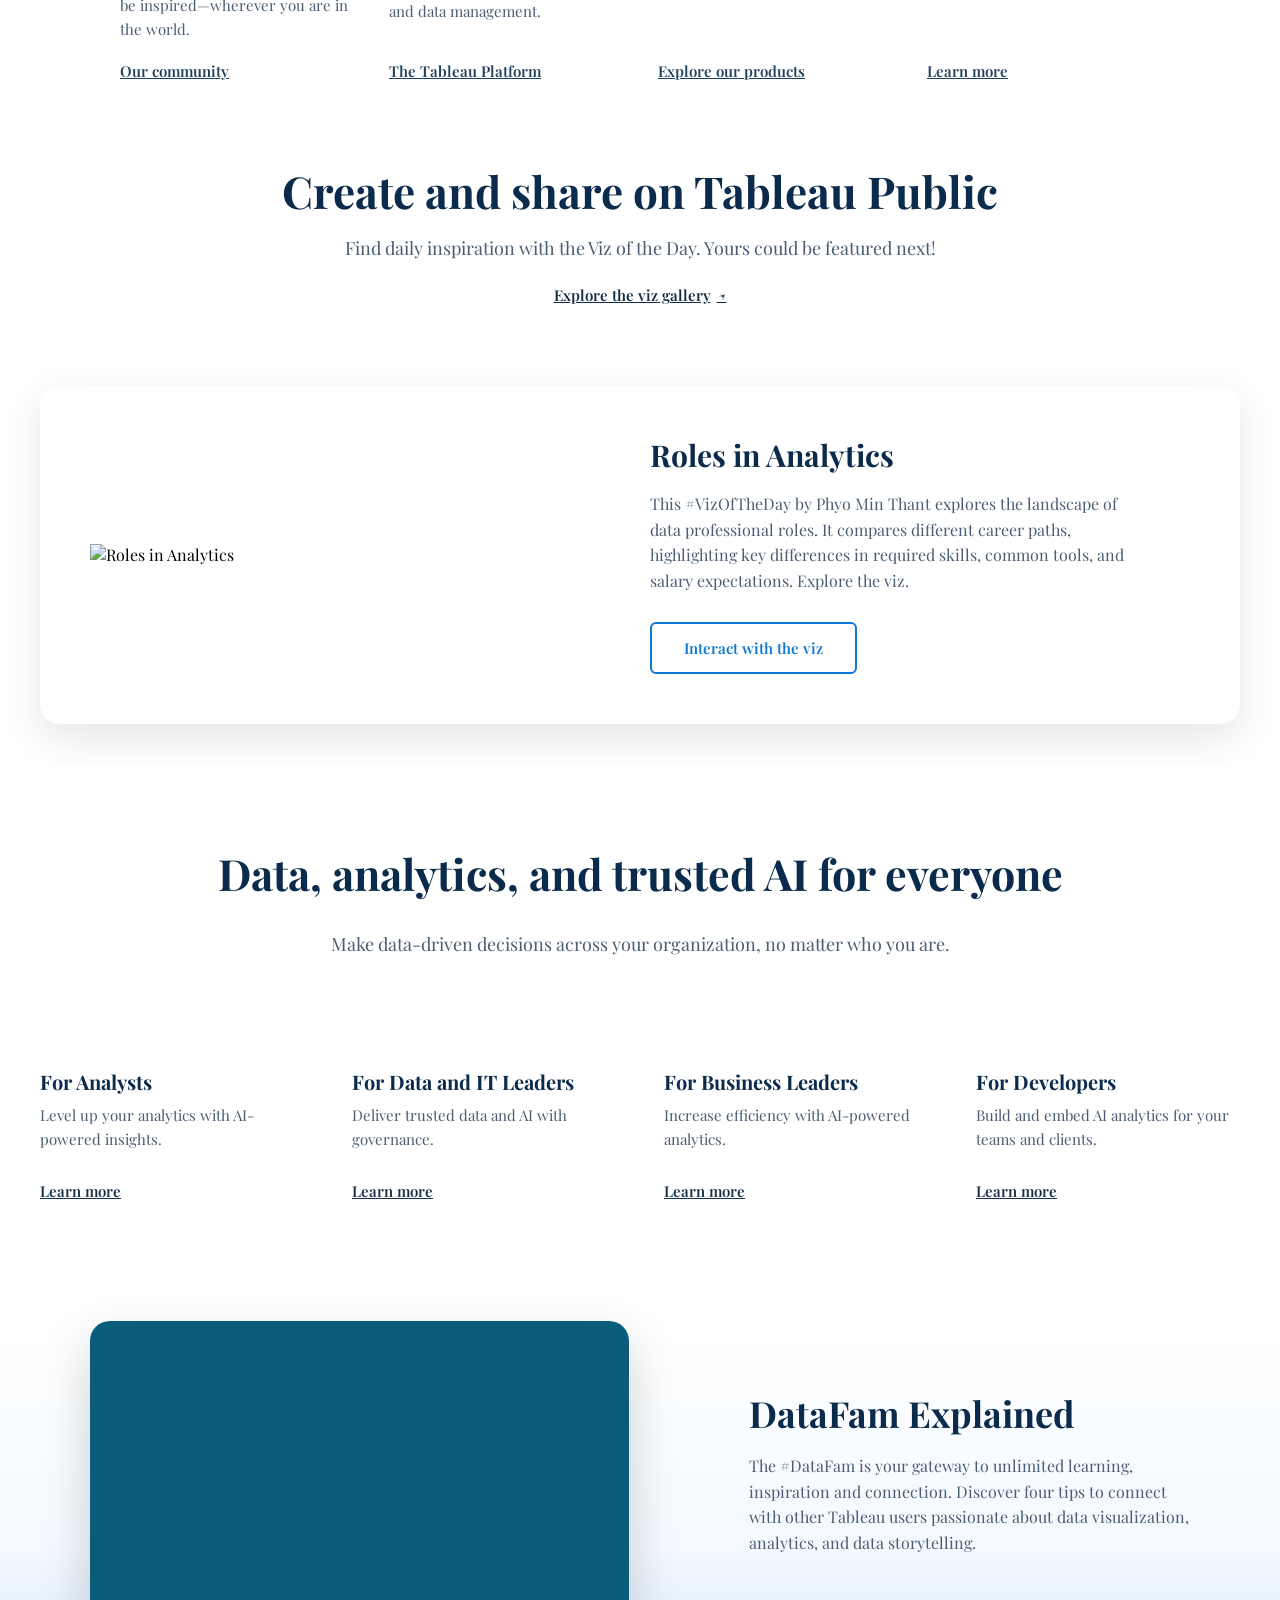
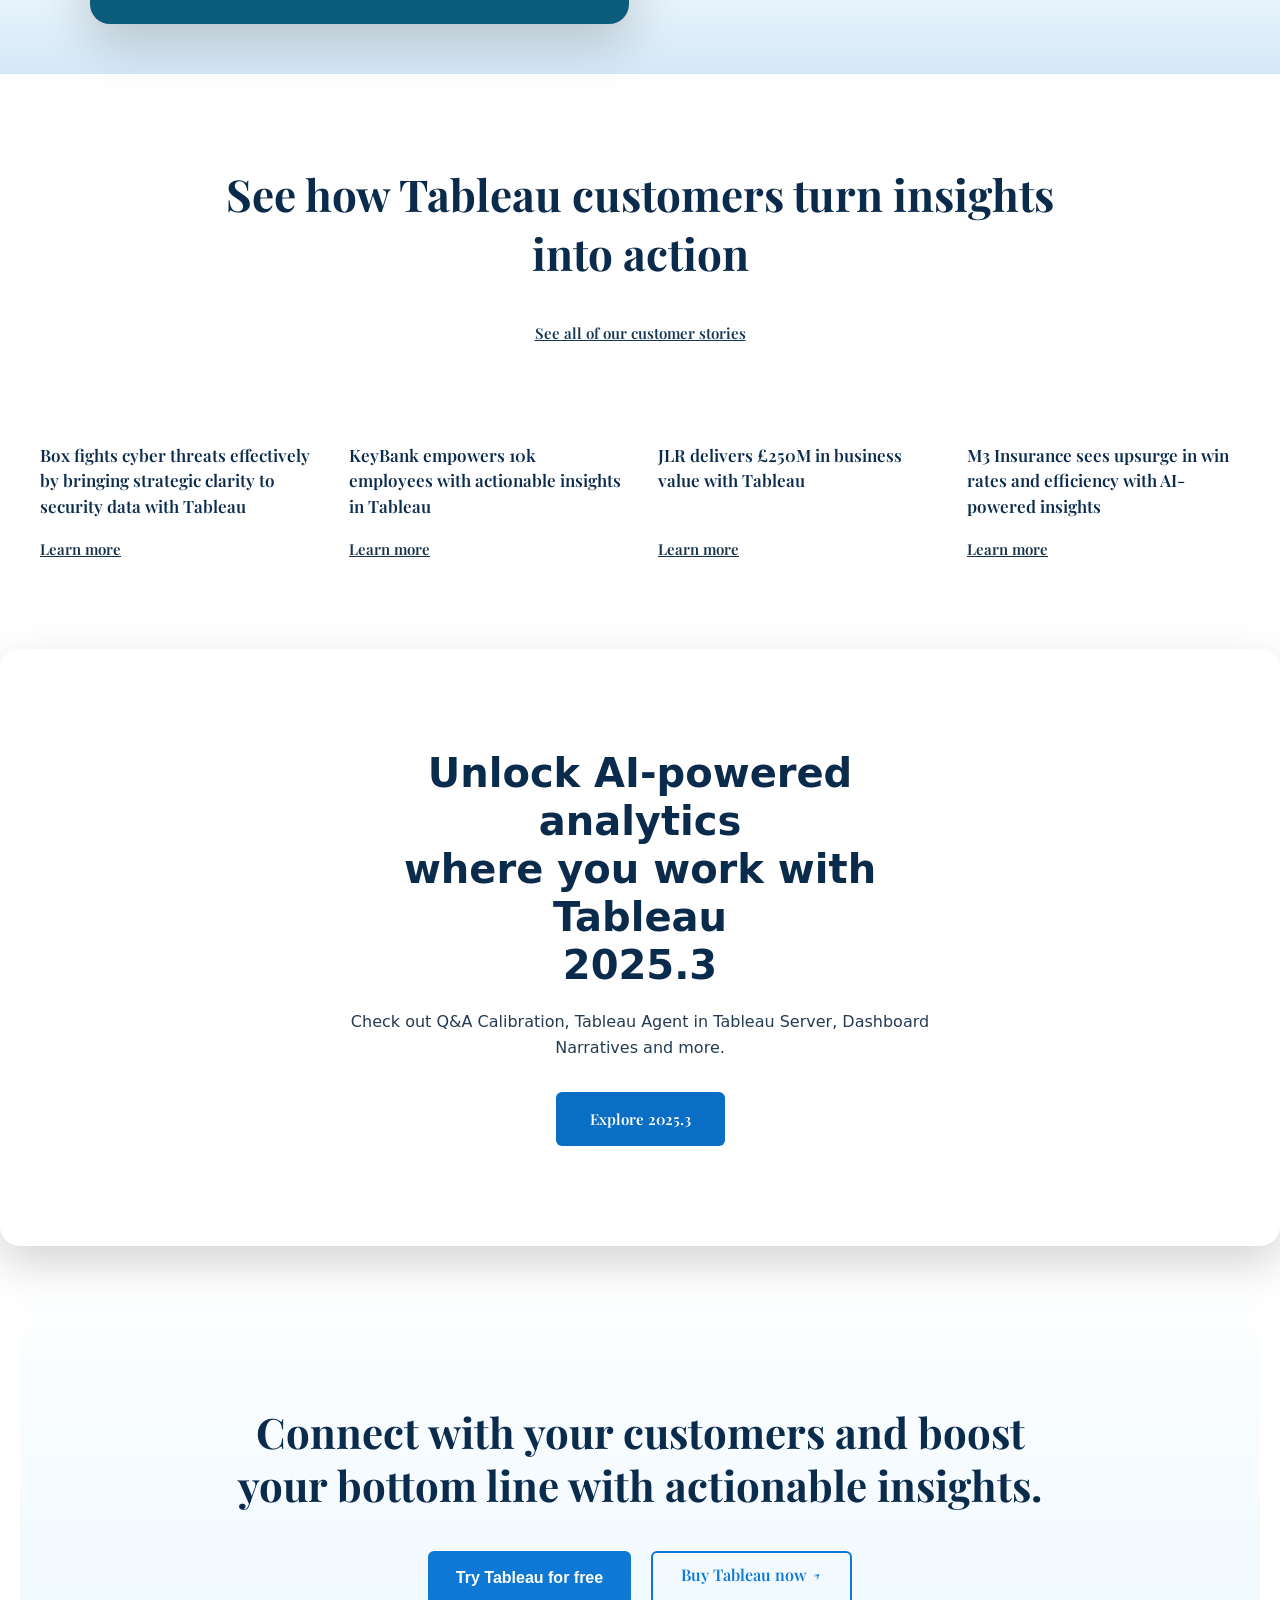
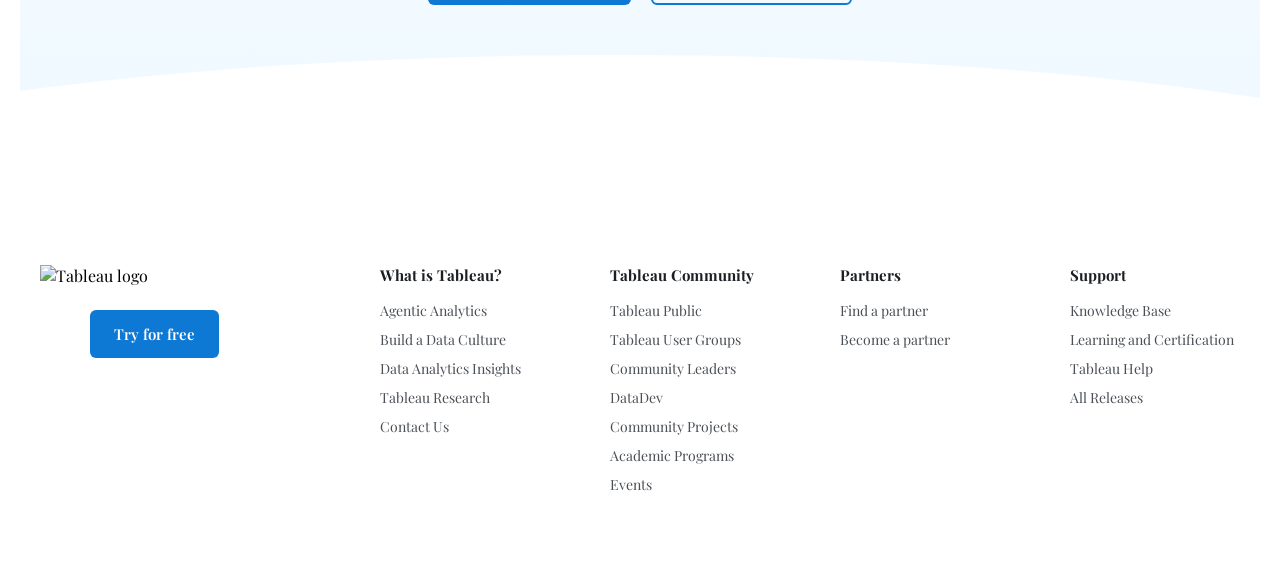
==== commit a72131c3: "Update index.html" ====
--- a/index.html
+++ b/index.html
@@ -9,14 +9,14 @@
 
 <header class="header">
 
-    
+
     <div class="header-top">
         <div class="header-container">
             <div class="logo">
                 <a href="index.html"><img src="https://www.tableau.com/themes/custom/tableau_www/logo.v2.svg" alt="Tableau Logo"></a>
             </div>
 
-            <div class="top-links-btn">
+            <div class="top-links">
                 <a href="#">Contact Us</a>
                 <a href="#">1-800-270-6977</a>
                 <a href="#">Sign In</a>
@@ -24,11 +24,12 @@
         </div>
     </div>
 
+
     <div class="header-bottom">
         <div class="header-container">
 
 <ul class="menu">
-    <li class="menu-dropdown">
+    <li class="has-dropdown">
         <a href="#">Products</a>
         <ul class="dropdown">
             <li><a href="#">Overview</a></li>
@@ -39,15 +40,15 @@
         </ul>
     </li>
 
-    <li class="menu-dropdown">
+    <li class="has-dropdown">
         <a href="#">Customers</a>
         <ul class="dropdown">
-            <li><a href="customer-storiesStyle.html">Customer Stories</a></li>
-            <li><a href="community-storyStyle.html">Community Stories</a></li>
+            <li><a href="customers/customer-stories.html">Customer Stories</a></li>
+            <li><a href="customers/community-story.html">Community Stories</a></li>
         </ul>
     </li>
 
-    <li class="menu-dropdown">
+    <li class="has-dropdown">
         <a href="#">Solutions</a>
         <ul class="dropdown">
             <li><a href="#">By Industry</a></li>
@@ -56,28 +57,28 @@
         </ul>
     </li>
 
-    <li class="menu-dropdown">
+    <li class="has-dropdown">
         <a href="#">Resources</a>
         <ul class="dropdown">
-            <li><a href="Getting-started.html">Getting Started</a></li>
-            <li><a href="Learn-tableau.html">Learn Tableau</a></li>
-            <li><a href="">Community</a></li>
+            <li><a href="resources/Getting-started.html">Getting Started</a></li>
+            <li><a href="resources/Learn-tableau.html">Learn Tableau</a></li>
+            <li><a href="#">Community</a></li>
             <li><a href="#">Blog</a></li>
         </ul>
     </li>
 
-    <li class="menu-dropdown">
+    <li class="has-dropdown">
         <a href="#">Pricing</a>
         <ul class="dropdown">
             <li><a href="#">Pricing Calculator</a></li>
             <li><a href="#">Buy Tableau+</a></li>
-          </ul>
-          </li>
-    </ul>
-
-            <div class="contact_sales-btn">
-                <button class="blue-btn">Contact sales</button>
-                <button class="btn-border">Start for free</button>
+        </ul>
+    </li>
+</ul>
+
+            <div class="actions">
+                <button class="btn-primary">Contact sales</button>
+                <button class="btn-outline">Start for free</button>
             </div>
 
         </div>
@@ -85,12 +86,15 @@
 
 </header>
 
-<!-- This is the main starting section of the code starting from the gradient -->
 
 <div class="gradient-wrapper">
-    <section class="up-hero">
+
+
+    <section class="hero">
         <div class="hero-container">
-            <div class="left-text">
+
+
+            <div class="hero-left">
                 <h1>
                     Fuel faster data, insights, and action
                     <span>with Tableau Next.</span>
@@ -101,18 +105,19 @@
                     anytime, anywhere, with the world's first agentic analytics platform.
                 </p>
 
-                <button class="Tableau-btn">Tableau Next demo</button>
-            </div>
+                <button class="hero-btn">Tableau Next demo</button>
+            </div>
+
+
             <div class="hero-right">
                 <img src="https://wp.sfdcdigital.com/tableau/en-us/wp-content/uploads/sites/47/2026/01/TabDC-Marque-Image.png?resize=768,768" alt="">
             </div>
 
         </div>
     </section>
-
-<!-- This is the product cards section code -->
-<section class="product-cards">
-    <div class="portfolio-heading">
+    <!-- PRODUCT PORTFOLIO SECTION -->
+<section class="portfolio">
+    <div class="portfolio-container">
 
         <h2>Explore the Tableau Product Portfolio</h2>
 
@@ -162,15 +167,15 @@
         </div>
     </div>
 </section>
-
-<section class="latest-card">
+<!-- LATEST FROM TABLEAU SECTION -->
+<section class="latest">
     <div class="latest-container">
 
         <h1>Get the latest from Tableau</h1>
 
         <div class="latest-card">
             
-  
+
             <div class="latest-image">
                 <img src="https://wp.sfdcdigital.com/tableau/en-us/wp-content/uploads/sites/47/2025/10/Tableau-Next_spotlight.png?resize=2048,1152" alt="Tableau Next Preview">
             </div>
@@ -196,7 +201,7 @@
 </section>
 
 <!-- THREE INFO CARDS SECTION -->
-<section class="three-info-cards">
+<section class="info-cards">
     <div class="info-container">
 
         <div class="info-card">
@@ -225,21 +230,23 @@
     </div>
 </section>
 
-<!-- THis is the another section for the help and image section code -->
-<section class="people-help">
+<section class="help">
   <div class="help-container">
+
     <h2>
       Tableau helps people see, understand and<br>
       act on data
     </h2>
 
-    <p class="help-para">
+    <p class="help-subtitle">
       Our visual analytics platform is transforming the way people use data to
       solve problems. See why organizations of all sizes trust Tableau to help
       them be more data-driven.
     </p>
 
     <div class="help-grid">
+
+
       <div class="help-card">
         <img src="https://wp.sfdcdigital.com/tableau/en-us/wp-content/uploads/sites/47/2025/09/tableau-community-tile.png?resize=1024,589" alt="">
         <h3>United by data</h3>
@@ -252,6 +259,7 @@
         <a href="#">Our community</a>
       </div>
 
+
       <div class="help-card">
         <img src="https://wp.sfdcdigital.com/tableau/en-us/wp-content/uploads/sites/47/2025/01/broadest-deepest-Thumb@2x-cropped-1.webp?resize=1024,576" alt="">
         <h3>The world’s broadest, deepest analytics platform</h3>
@@ -262,6 +270,7 @@
         </p>
         <a href="#">The Tableau Platform</a>
       </div>
+
 
       <div class="help-card">
         <img src="https://wp.sfdcdigital.com/tableau/en-us/wp-content/uploads/sites/47/2025/01/intuitive-products-Thumb@2x-cropped-1.webp?resize=1024,576" alt="">
@@ -290,7 +299,7 @@
   </div>
 </section>
 
-<!-- This section the code for the public anyaltics section -->
+<!-- TABLEAU PUBLIC SECTION -->
 <section class="public">
   <div class="public-container">
 
@@ -305,6 +314,7 @@
       <span>↗</span>
     </a>
 
+    <!-- FEATURED CARD -->
     <div class="public-card">
 
       <div class="public-image">
@@ -328,44 +338,40 @@
 
   </div>
 </section>
-
-<!-- This section has the code for the ai fo reveryone -->
-
-<section class="Ai-everyone">
-  <div class="Ai-everyone-container">
+<!-- DATA & AI FOR EVERYONE -->
+<section class="everyone">
+  <div class="everyone-container">
 
     <h2>Data, analytics, and trusted AI for everyone</h2>
 
-    <p class="Ai-everyone-subtitle">
+    <p class="everyone-subtitle">
       Make data-driven decisions across your organization, no matter who you are.
     </p>
 
-    <div class="Ai-everyone-grid">
-
-      <div class="Ai-everyone-card">
+    <div class="everyone-grid">
+
+      <div class="everyone-card">
         <img src="https://wp.sfdcdigital.com/tableau/en-us/wp-content/uploads/sites/47/2025/01/3analyst-1-1.webp?resize=300,300" alt="">
         <h3>For Analysts</h3>
         <p>Level up your analytics with AI-powered insights.</p>
         <a href="#">Learn more</a>
       </div>
 
-
-      <div class="Ai-everyone-card">
+      <div class="everyone-card">
         <img src="https://wp.sfdcdigital.com/tableau/en-us/wp-content/uploads/sites/47/2025/01/2it-1-1.webp?resize=300,300" alt="">
         <h3>For Data and IT Leaders</h3>
         <p>Deliver trusted data and AI with governance.</p>
         <a href="#">Learn more</a>
       </div>
 
-      <div class="Ai-everyone-card">
+      <div class="everyone-card">
         <img src="https://wp.sfdcdigital.com/tableau/en-us/wp-content/uploads/sites/47/2025/01/1bizuser-1-1.webp?resize=300,300" alt="">
         <h3>For Business Leaders</h3>
         <p>Increase efficiency with AI-powered analytics.</p>
         <a href="#">Learn more</a>
       </div>
 
-
-      <div class="Ai-everyone-card">
+      <div class="everyone-card">
         <img src="https://wp.sfdcdigital.com/tableau/en-us/wp-content/uploads/sites/47/2025/01/4dev-1-1.webp?resize=300,300" alt="">
         <h3>For Developers</h3>
         <p>Build and embed AI analytics for your teams and clients.</p>
@@ -376,7 +382,6 @@
   </div>
 </section>
 
-<!--This section contain the video for the dataframe -->
 <section class="datafam">
   <div class="datafam-container">
 
@@ -400,7 +405,7 @@
 
   </div>
 </section>
-<!--This is the stories section code -->
+
 <section class="stories">
   <div class="stories-container">
 
@@ -424,7 +429,6 @@
         <a href="#">Learn more</a>
       </div>
 
-
       <div class="story-card">
         <img src="https://wp.sfdcdigital.com/tableau/en-us/wp-content/uploads/sites/47/2025/01/keybank_thumbnail-1-1.webp?resize=300,300" alt="">
         <h3>
@@ -433,7 +437,6 @@
         <a href="#">Learn more</a>
       </div>
 
-
       <div class="story-card">
         <img src="https://wp.sfdcdigital.com/tableau/en-us/wp-content/uploads/sites/47/2025/01/JLR_thumbnail-1-1.webp?resize=300,300" alt="">
         <h3>
@@ -442,7 +445,6 @@
         <a href="#">Learn more</a>
       </div>
 
-
       <div class="story-card">
         <img src="https://wp.sfdcdigital.com/tableau/en-us/wp-content/uploads/sites/47/2025/04/m3-customer-story.jpg?resize=2048,2048" alt="">
         <h3>
@@ -454,9 +456,7 @@
     </div>
   </div>
 </section>
-
-<!-- Banner code -->
-<section class="ai-green-banner">
+<section class="ai-banner">
   <div class="ai-banner-content">
     <h2>
       Unlock AI-powered analytics<br>
@@ -473,7 +473,7 @@
   </div>
 </section>
 
-<!-- This is last section  -->
+<!-- FINAL CTA SECTION -->
 <section class="connect">
   <div class="connect-container">
     <h2>
@@ -488,8 +488,6 @@
   </div>
 </section>
 
-<!-- This is the last footer section on the page -->
- 
 <footer class="footer">
   <div class="footer-container">
 
@@ -497,7 +495,6 @@
       <img src="https://www.tableau.com/themes/custom/tableau_www/logo.v2.svg" alt="Tableau logo">
       <button class="footer-btn">Try for free</button>
     </div>
-
 
     <div class="footer-links">
 
--- a/style.css
+++ b/style.css
@@ -1,21 +1,23 @@
+@import url("https://fonts.googleapis.com/css2?family=Titillium+Web:ital,wght@0,200;0,300;0,400;0,600;0,700;0,900;1,200;1,300;1,400;1,600;1,700&display=swap");
+@import url('https://fonts.googleapis.com/css2?family=Playfair+Display:wght@400;700&family=Inter:wght@300;400;600&display=swap');
+@import url("https://fonts.googleapis.com/css2?family=Dancing+Script:wght@400..700&family=Titillium+Web:ital,wght@0,200;0,300;0,400;0,600;0,700;0,900;1,200;1,300;1,400;1,600;1,700&display=swap");
 * {
     margin: 0;
     padding: 0;
     box-sizing: border-box;
-    font-family: Arial, Helvetica, sans-serif;
+    font-family:"Playfair Display",serif;
 }
 
 .header {
     background-color: #fff;
+}
+
+.header-top,
+.header-bottom {
     border-bottom: px solid #e5e5e5;
 }
 
-.top,
-.bottom {
-    border-bottom: px solid #e5e5e5;
-}
-
-.box {
+.header-container {
     max-width: 1400px;
     margin: 0 auto;
     padding: 12px 40px;
@@ -32,23 +34,22 @@
     margin-left: -30px;
 }
 
-/* TOP LINKS */
-.links {
+.top-links {
     display: flex;
     gap: 20px;
     margin-right: -30px;
-
-}
-
-.links a {
-
+    
+}
+
+.top-links a {
+    
     margin-top: 20px;
     font-size: 15px;
     color: #1f2a44;
-    font-family: Arial, Helvetica, sans-serif
-}
-
-/* MENU */
+    font-family:"Titillium Web",serif;
+}
+
+
 .menu {
     display: flex;
     list-style: none;
@@ -61,15 +62,10 @@
     text-decoration: none;
     font-size: 16px;
     color: #1f2a44;
-    font-family: "Salesforce Sans", system-ui, -apple-system,
-        BlinkMacSystemFont, "Segoe UI", Roboto,
-        "Helvetica Neue", Arial, "Noto Sans",
-        sans-serif, "Apple Color Emoji",
-        "Segoe UI Emoji", "Segoe UI Symbol",
-        "Noto Color Emoji";
-}
-
-/* ACTION BUTTONS */
+    font-family:"Titillium Web",serif;
+}
+
+
 .actions {
     display: flex;
     gap: 18px;
@@ -78,8 +74,8 @@
 
 }
 
-.button1 {
-    background-color: #0e78d5;
+.btn-primary {
+    background-color:#0e78d5;
     color: white;
     border: none;
     padding: 10px 28px;
@@ -88,10 +84,10 @@
     cursor: pointer;
     font-family: Arial, Helvetica, sans-serif;
     font-weight: bold;
-
-}
-
-.button2 {
+    
+}
+
+.btn-outline {
     background-color: transparent;
     color: #0e78d5;
     border: 2px solid#0e78d5;
@@ -101,8 +97,6 @@
     border-radius: 4px;
     cursor: pointer;
 }
-
-/* minimal dropdown */
 
 .menu li {
     position: relative;
@@ -117,7 +111,7 @@
     padding: 10px 0;
     min-width: 200px;
     display: none;
-    box-shadow: 0 8px 20px rgba(0, 0, 0, 0.12);
+    box-shadow: 0 8px 20px rgba(0,0,0,0.12);
 }
 
 .dropdown li a {
@@ -127,11 +121,10 @@
     font-size: 14px;
 }
 
-.item:hover .dropdown {
+.has-dropdown:hover .dropdown {
     display: block;
 }
 
-/* FIX dropdown going behind hero */
 .header {
     position: relative;
     z-index: 1000;
@@ -141,21 +134,22 @@
     z-index: 2000;
 }
 
-/* HERO SECTION */
 .hero {
     width: 100%;
     min-height: 90vh;
 
-    background: linear-gradient(90deg,
-            #e8f2ff 0%,
-            #f2f7ff 40%,
-            #efe7ff 100%);
+    background: linear-gradient(
+        90deg,
+        #e8f2ff 0%,
+        #edf3fd 40%,
+        #dfceff 100%
+    );
 
     display: flex;
     align-items: center;
 }
 
-.herobox {
+.hero-container {
     max-width: 1400px;
     margin: 0 auto;
     padding: 60px 40px;
@@ -165,62 +159,44 @@
     align-items: center;
 }
 
-/* LEFT & RIGHT PLACEHOLDERS */
-.left {
+
+.hero-left {
     width: 50%;
     margin-left: -40px;
-
-}
-
-.right {
+    font-family:"Playfair Display",serif;
+    
+}
+
+.hero-right {
     width: 50%;
 }
 
-/* HERO TEXT */
-.left h1 {
+.hero-left h1 {
     font-size: 56px;
     line-height: 1.1;
     color: #0b2b4c;
     margin-bottom: 24px;
     font-weight: 700;
-    max-width: 680px;
-    font-family: "Salesforce Sans", system-ui, -apple-system,
-        BlinkMacSystemFont, "Segoe UI", Roboto,
-        "Helvetica Neue", Arial, "Noto Sans",
-        sans-serif, "Apple Color Emoji",
-        "Segoe UI Emoji", "Segoe UI Symbol",
-        "Noto Color Emoji";
-}
-
-.left h1 span {
+    max-width: 680px; 
+   font-family:"Playfair Display",serif;
+}
+
+.hero-left h1 span {
     color: #349ed3;
-    font-family: "Salesforce Sans", system-ui, -apple-system,
-        BlinkMacSystemFont, "Segoe UI", Roboto,
-        "Helvetica Neue", Arial, "Noto Sans",
-        sans-serif, "Apple Color Emoji",
-        "Segoe UI Emoji", "Segoe UI Symbol",
-        "Noto Color Emoji";
-}
-
-.left p {
+    font-family:"Playfair Display",serif;
+}
+
+.hero-left p {
     font-size: 20px;
     color: #404243;
     line-height: 1.6;
-    max-width: 750px;
-    /* keeps paragraph aligned */
+    max-width: 750px;   
     margin-bottom: 18px;
-    font-family: "Salesforce Sans", system-ui, -apple-system,
-        BlinkMacSystemFont, "Segoe UI", Roboto,
-        "Helvetica Neue", Arial, "Noto Sans",
-        sans-serif, "Apple Color Emoji",
-        "Segoe UI Emoji", "Segoe UI Symbol",
-        "Noto Color Emoji";
-
-}
-
-
-/* HERO BUTTON */
-.button3 {
+   font-family:"Playfair Display",serif;
+    
+}
+
+.hero-btn {
     background-color: #0e78d5;
     color: white;
     border: none;
@@ -229,41 +205,35 @@
     font-weight: bold;
     border-radius: 4px;
     cursor: pointer;
-}
-
-.right {
+    font-family:"Titillium Web",serif;
+}
+.hero-right {
     width: 50%;
     display: flex;
     justify-content: flex-end;
     align-items: center;
     position: relative;
 }
-
-.right img {
-    width: 520px;
-    /* controls size */
+.hero-right img {
+    width: 520px;         
     max-width: 100%;
     height: auto;
-    transform: translateX(40px);
-    /* push slightly right like Tableau */
-}
-
-/* PRODUCT PORTFOLIO SECTION */
+    transform: translateX(40px); 
+}
+
 .portfolio {
     background-color: #ffffff;
     padding: 120px 0;
 }
 
-.portfoliobox {
+.portfolio-container {
     max-width: 1400px;
     margin: 0 auto;
     padding: 0 40px;
 }
 
-/* FIX START: Portfolio heading spacing */
 .portfolio {
-    padding-top: 80px;
-    /* creates clean space after hero fade */
+    padding-top: 80px;    
 }
 
 .portfolio h2 {
@@ -272,59 +242,54 @@
     font-weight: 700;
     color: #0b2b4c;
     margin-bottom: 64px;
-    margin-top: 0;
-    /* remove overlap */
-}
-
-/* FIX END */
-
-
-/* GRID */
-.grid {
+    margin-top: 0;       
+}
+
+.portfolio-grid {
     display: grid;
     grid-template-columns: repeat(4, 1fr);
     gap: 32px;
 }
-
-/* CARD */
-.card {
+.portfolio-card {
     background-color: #ffffff;
     border-radius: 9px;
-    padding: 32px;
+    padding: 32px 32px 40px;
     border-top: 7px solid #83c8eb;
     box-shadow: 0 10px 20px rgba(0, 0, 0, 0.2);
-    transition: transform 0.3s ease, box-shadow 0.3s ease;
-    padding-bottom: 40px;
-}
-
-.card h3 {
+    transition: transform 0.3s ease, box-shadow 0.3s ease, color 0.3s ease;
+}
+
+.portfolio-card:hover {
+    transform: scale(1.05);
+    box-shadow: 0 18px 35px rgba(0, 0, 0, 0.3);
+    color: #032d60;
+}
+.portfolio-card h3 {
     font-size: 20px;
     font-weight: 700;
     color: #0b2b4c;
     margin-bottom: 16px;
 }
 
-.card p {
+.portfolio-card p {
     font-size: 15px;
     line-height: 1.6;
     color: #4a5d73;
     margin-bottom: 20px;
 }
 
-.card a {
+.portfolio-card a {
     font-size: 14px;
     font-weight: 600;
     color: #0e78d5;
     text-decoration: underline;
 }
 
-/* GRADIENT FADE FIX */
 .hero {
     position: relative;
     overflow: hidden;
 }
 
-/* fade to white at bottom */
 .hero::after {
     content: "";
     position: absolute;
@@ -333,23 +298,24 @@
     width: 100%;
     height: 140px;
 
-    background: linear-gradient(to bottom,
-            rgba(255, 255, 255, 0) 0%,
-            rgba(255, 255, 255, 0.6) 50%,
-            #ffffff 100%);
+    background: linear-gradient(
+        to bottom,
+        rgba(255,255,255,0) 0%,
+        rgba(255,255,255,0.6) 50%,
+        #ffffff 100%
+    );
 
     pointer-events: none;
 }
 
-/* LATEST FROM TABLEAU */
 .latest {
     background-color: #ffffff;
     padding: 40px 0;
-
-}
-
-.latestbox {
-
+    
+}
+
+.latest-container {
+    
     max-width: 1400px;
     margin: 0 auto;
     padding: 0 40px;
@@ -364,33 +330,31 @@
     font-family: "Salesforce Sans", system-ui, -apple-system;
 }
 
-/* CARD */
-.bigcard {
+
+.latest-card {
     background-color: #ffffff;
     border-radius: 16px;
     padding: 48px;
     display: flex;
     gap: 48px;
     align-items: center;
-    box-shadow: 0 12px 32px rgba(0, 0, 0, 0.1);
-}
-
-/* IMAGE */
-.imgbox {
+    box-shadow: 0 12px 32px rgba(0,0,0,0.1);
+}
+
+.latest-image {
     width: 50%;
 }
 
-.imgbox img {
+.latest-image img {
     width: 100%;
     border-radius: 12px;
 }
 
-/* CONTENT */
-.content {
+.latest-content {
     width: 50%;
 }
 
-.tag {
+.latest-tag {
     display: inline-block;
     background-color: #eef6ff;
     color: #2d3a46;
@@ -400,45 +364,39 @@
     border-radius: 20px;
     margin-bottom: 16px;
     font-family: "Salesforce Sans", system-ui, -apple-system,
-        BlinkMacSystemFont, "Segoe UI", Roboto,
-        "Helvetica Neue", Arial, "Noto Sans",
-        sans-serif, "Apple Color Emoji",
-        "Segoe UI Emoji", "Segoe UI Symbol",
-        "Noto Color Emoji";
-}
-
-.content h3 {
+             BlinkMacSystemFont, "Segoe UI", Roboto,
+             "Helvetica Neue", Arial, "Noto Sans",
+             sans-serif, "Apple Color Emoji",
+             "Segoe UI Emoji", "Segoe UI Symbol",
+             "Noto Color Emoji";
+}
+
+.latest-content h3 {
     font-size: 28px;
     font-weight: 700;
     color: #0b2b4c;
     margin-bottom: 16px;
     line-height: 1.3;
-    font-family: "Salesforce Sans", system-ui, -apple-system,
-        BlinkMacSystemFont, "Segoe UI", Roboto,
-        "Helvetica Neue", Arial, "Noto Sans",
-        sans-serif, "Apple Color Emoji",
-        "Segoe UI Emoji", "Segoe UI Symbol",
-        "Noto Color Emoji";
-
-}
-
-.content p {
+    font-family:"Playfair Display",serif;
+
+}
+
+.latest-content p {
     font-size: 16px;
     color: #4a5d73;
     line-height: 1.6;
     margin-bottom: 28px;
     font-family: "Salesforce Sans", system-ui, -apple-system,
-        BlinkMacSystemFont, "Segoe UI", Roboto,
-        "Helvetica Neue", Arial, "Noto Sans",
-        sans-serif, "Apple Color Emoji",
-        "Segoe UI Emoji", "Segoe UI Symbol",
-        "Noto Color Emoji";
-
-
-}
-
-/* BUTTON */
-.latestbtn {
+             BlinkMacSystemFont, "Segoe UI", Roboto,
+             "Helvetica Neue", Arial, "Noto Sans",
+             sans-serif, "Apple Color Emoji",
+             "Segoe UI Emoji", "Segoe UI Symbol",
+             "Noto Color Emoji";
+    
+
+}
+
+.latest-btn {
     background-color: transparent;
     border: 2px solid #0e78d5;
     color: #0e78d5;
@@ -450,40 +408,43 @@
     margin-top: 100px;
 }
 
-.latestbtn:hover {
+.latest-btn:hover {
     background-color: #cadff2;
     color: #000000;
     border: 2px solid #000000;
 }
 
 /* THREE INFO CARDS SECTION */
-.info {
+.info-cards {
     background-color: #ffffff;
-
-}
-
-.infobox {
+    
+}
+
+.info-container {
     max-width: 1400px;
     margin: 0 auto;
     padding: 0 40px;
-
     display: grid;
     grid-template-columns: repeat(3, 1fr);
     gap: 40px;
 }
 
-/* CARD */
-.infocard {
+
+.info-card {
     background-color: #ffffff;
     border-radius: 16px;
     padding: 30px;
     min-height: 260px;
-
     box-shadow: 0 10px 30px rgba(0, 0, 0, 0.1);
-}
-
-/* TAG */
-.tag2 {
+    transition: transform 0.3s ease, box-shadow 0.3s ease, color 0.3s ease;
+}
+.info-card:hover{
+    transform: scale(1.05);
+    box-shadow: 0 18px 35px rgba(0, 0, 0, 0.3);
+    color: #032d60;
+}
+
+.info-tag {
     display: inline-block;
     background-color: #eef6ff;
     color: #363a3e;
@@ -499,8 +460,7 @@
         sans-serif;
 }
 
-/* TITLE */
-.infocard h3 {
+.info-card h3 {
     font-size: 26px;
     font-weight: 700;
     color: #0b2b4c;
@@ -513,8 +473,7 @@
         sans-serif;
 }
 
-/* LINK */
-.infolink {
+.info-link {
     font-size: 16px;
     font-weight: 600;
     color: #0b2b4c;
@@ -526,14 +485,13 @@
         sans-serif;
 }
 
-/* HELP SECTION */
 .help {
     background-color: #ffffff;
     padding: 80px;
-
-}
-
-.helpbox {
+   
+}
+
+.help-container {
     max-width: 1400px;
     margin: 0 auto;
     padding: 0 40px;
@@ -547,7 +505,7 @@
     margin-bottom: 20px;
 }
 
-.helpsubtitle {
+.help-subtitle {
     font-size: 18px;
     line-height: 1.6;
     color: #4a5d73;
@@ -555,8 +513,8 @@
     margin: 0 auto 80px;
 }
 
-/* GRID */
-.helpgrid {
+
+.help-grid {
     display: grid;
     grid-template-columns: repeat(4, 1fr);
     gap: 36px;
@@ -564,34 +522,34 @@
     text-align: left;
 }
 
-/* CARD */
-.helpcard {
+
+.help-card {
     display: flex;
     flex-direction: column;
     height: 100%;
 }
 
-.helpcard img {
+.help-card img {
     width: 100%;
     border-radius: 16px;
     margin-bottom: 24px;
 }
 
-.helpcard h3 {
+.help-card h3 {
     font-size: 20px;
     font-weight: 700;
     color: #0b2b4c;
     margin-bottom: 12px;
 }
 
-.helpcard p {
+.help-card p {
     font-size: 15px;
     line-height: 1.6;
     color: #4a5d73;
     margin-bottom: 20px;
 }
 
-.helpcard a {
+.help-card a {
     margin-top: auto;
     font-size: 15px;
     font-weight: 600;
@@ -605,7 +563,7 @@
     padding-bottom: 40px;
 }
 
-.publicbox {
+.public-container {
     max-width: 1400px;
     margin: 0 auto;
     padding: 0 40px;
@@ -619,13 +577,13 @@
     margin-bottom: 16px;
 }
 
-.publicsubtitle {
+.public-subtitle {
     font-size: 18px;
     color: #4a5d73;
     margin-bottom: 24px;
 }
 
-.publiclink {
+.public-link {
     display: inline-flex;
     align-items: center;
     gap: 6px;
@@ -636,11 +594,10 @@
     margin-bottom: 80px;
 }
 
-/* FEATURED CARD */
-.feature {
+.public-card {
     background-color: #ffffff;
     border-radius: 20px;
-    box-shadow: 0 14px 40px rgba(0, 0, 0, 0.10);
+    box-shadow: 0 14px 40px rgba(0,0,0,0.10);
     padding: 50px;
     display: flex;
     gap: 10px;
@@ -648,36 +605,33 @@
     text-align: left;
 }
 
-/* IMAGE */
-.publicimage {
+.public-image {
     width: 50%;
 }
 
-.publicimage img {
+.public-image img {
     width: 90%;
 }
 
-/* CONTENT */
-.publiccontent {
+.public-content {
     width: 45%;
 }
 
-.publiccontent h3 {
+.public-content h3 {
     font-size: 30px;
     font-weight: 700;
     color: #0b2b4c;
     margin-bottom: 16px;
 }
 
-.publiccontent p {
+.public-content p {
     font-size: 16px;
     line-height: 1.6;
     color: #4a5d73;
     margin-bottom: 28px;
 }
 
-/* BUTTON */
-.publicbtn {
+.public-btn {
     background-color: transparent;
     border: 2px solid #0e78d5;
     color: #0e78d5;
@@ -688,19 +642,19 @@
     cursor: pointer;
 }
 
-.publicbtn:hover {
+.public-btn:hover {
     color: #1c2e3e;
-    border: 2px solid #1c2e3e;
+    border: 2px solid  #1c2e3e;
     background-color: #eaf2fb;
 }
 
 /* DATA & AI FOR EVERYONE */
 .everyone {
     background-color: #ffffff;
-    padding: 80px 0 120px;
-}
-
-.everyonebox {
+    padding: 80px 0 120px ;
+}
+
+.everyone-container {
     max-width: 1400px;
     margin: 0 auto;
     padding: 0 40px;
@@ -714,61 +668,60 @@
     margin-bottom: 30px;
 }
 
-.everyonesubtitle {
+.everyone-subtitle {
     font-size: 18px;
     color: #4a5d73;
     margin-bottom: 80px;
 }
 
-/* GRID */
-.everyonegrid {
+.everyone-grid {
     display: grid;
     grid-template-columns: repeat(4, 1fr);
     gap: 48px;
 }
 
-/* CARD */
-.personcard {
+.everyone-card {
     text-align: left;
 }
 
-.personcard img {
+.everyone-card img {
     width: 100%;
     max-width: 280px;
     margin-bottom: 28px;
 }
 
-.personcard h3 {
+.everyone-card h3 {
     font-size: 20px;
     font-weight: 700;
     color: #0b2b4c;
     margin-bottom: 8px;
 }
 
-.personcard p {
+.everyone-card p {
     font-size: 15px;
     color: #4a5d73;
     line-height: 1.6;
     margin-bottom: 29px;
 }
 
-.personcard a {
+.everyone-card a {
     font-size: 15px;
     font-weight: 600;
     color: #173249;
     text-decoration: underline;
 }
 
-/* DATAFAM SECTION */
-.community {
-    background: linear-gradient(to bottom,
-            #ffffff 0%,
-            #f1f8ff 40%,
-            #e8f4ff 100%);
+.datafam {
+    background: linear-gradient(
+        to bottom,
+        #ffffff 0%,
+        #f1f8ff 40%,
+        #e8f4ff 100%
+    );
     padding: 120px 0;
 }
 
-.communitybox {
+.datafam-container {
     max-width: 1400px;
     margin: 0 auto;
     padding: 0 40px;
@@ -778,20 +731,18 @@
     gap: 80px;
 }
 
-/* VIDEO CARD */
-.videobox {
+.datafam-video {
     width: 55%;
     position: relative;
 }
 
-.videobox img {
+.datafam-video img {
     width: 100%;
     border-radius: 20px;
-    box-shadow: 0 20px 50px rgba(0, 0, 0, 0.15);
-}
-
-/* PLAY BUTTON */
-.playbtn {
+    box-shadow: 0 20px 50px rgba(0,0,0,0.15);
+}
+
+.play-btn {
     position: absolute;
     top: 50%;
     left: 50%;
@@ -799,7 +750,7 @@
 
     width: 80px;
     height: 80px;
-    background-color: rgba(0, 0, 0, 0.55);
+    background-color: rgba(0,0,0,0.55);
     color: white;
 
     border-radius: 50%;
@@ -811,12 +762,13 @@
     cursor: pointer;
 }
 
-/* CONTENT */
 .datafam {
-    background: linear-gradient(to bottom,
-            #ffffff 0%,
-            #f3f9ff 65%,
-            #d4e9f7 100%);
+    background: linear-gradient(
+        to bottom,
+        #ffffff 0%,
+        #f3f9ff 65%,
+        #d4e9f7 100%
+    );
     padding: 0px 0 50px;
 }
 
@@ -833,8 +785,8 @@
     width: 55%;
     aspect-ratio: 16 / 9;
     border-radius: 20px;
-    overflow: hidden;
-    box-shadow: 0 20px 50px rgba(0, 0, 0, 0.18);
+    overflow: hidden; 
+    box-shadow: 0 20px 50px rgba(0,0,0,0.18);
     background: #0b5c7a;
 }
 
@@ -861,348 +813,323 @@
     color: #4a5d73;
 }
 
-/* CUSTOMER STORIES */
 .story-card {
-    display: flex;
-    flex-direction: column;
-    height: 100%;
+  display: flex;
+  flex-direction: column;
+  height: 100%;
 }
 
 .stories {
-    background-color: #ffffff;
-    padding: 90px 0;
+  background-color: #ffffff;
+  padding: 90px 0;
 }
 
 .stories-container {
-    max-width: 1400px;
-    margin: 0 auto;
-    padding: 0 40px;
-    text-align: center;
+  max-width: 1400px;
+  margin: 0 auto;
+  padding: 0 40px;
+  text-align: center;
 }
 
 .stories h2 {
-    font-size: 44px;
-    font-weight: 700;
-    color: #0b2b4c;
-    margin-bottom: 40px;
+  font-size: 44px;
+  font-weight: 700;
+  color: #0b2b4c;
+  margin-bottom: 40px;
 }
 
 .stories-link {
-    display: inline-block;
-    font-size: 15px;
-    font-weight: 600;
-    color: #163856;
-    text-decoration: underline;
-    margin-bottom: 80px;
-}
-
-/* GRID */
+  display: inline-block;
+  font-size: 15px;
+  font-weight: 600;
+  color: #163856;
+  text-decoration: underline;
+  margin-bottom: 80px;
+}
+
 .stories-grid {
-    display: grid;
-    grid-template-columns: repeat(4, 1fr);
-    gap: 36px;
-    text-align: left;
-}
-
-/* CARD */
+  display: grid;
+  grid-template-columns: repeat(4, 1fr);
+  gap: 36px;
+  text-align: left;
+}
+
 .story-card img {
-    width: 100%;
-    border-radius: 20px;
-    margin-bottom: 20px;
+  width: 100%;
+  border-radius: 20px;
+  margin-bottom: 20px;
 }
 
 .story-card h3 {
-    font-size: 17px;
-    line-height: 1.5;
-    font-weight: 600;
-    color: #0b2b4c;
-    margin-bottom: 20px;
-}
-
+  font-size: 17px;
+  line-height: 1.5;
+  font-weight: 600;
+  color: #0b2b4c;
+  margin-bottom: 20px;
+}
 .story-card a {
     font-size: 15px;
     font-weight: 600;
     color: #173249;
     text-decoration: underline;
 }
-
 .story-card a {
-    margin-top: auto;
-}
-
-/* SECTION SPACING */
+  margin-top: auto;
+}
+
 .release {
-    padding: 120px 0;
-    background: #ffffff;
-}
-
-/* MAIN BOX */
+  padding: 120px 0;
+  background: #ffffff;
+}
+
+
 .release-box {
-    max-width: 1400px;
-    margin: 0 auto;
-    padding: 100px 80px;
-    border-radius: 22px;
-
-    /* 🔥 IMAGE + GRADIENT */
-    background:
-        linear-gradient(90deg,
-            rgba(225, 248, 244, 0.97) 0%,
-            rgba(225, 248, 244, 0.9) 45%,
-            rgba(225, 248, 244, 0.5) 65%,
-            rgba(225, 248, 244, 0) 100%),
-        url("BACKGROUND_IMAGE_URL_HERE");
-
-    background-size: cover;
-    background-position: right center;
-    background-repeat: no-repeat;
-
-    box-shadow: 0 20px 50px rgba(0, 0, 0, 0.18);
-    position: relative;
-}
-
-/* CONTENT */
+  max-width: 1400px;
+  margin: 0 auto;
+  padding: 100px 80px;
+  border-radius: 22px;
+
+  background:
+    linear-gradient(
+      90deg,
+      rgba(225, 248, 244, 0.97) 0%,
+      rgba(225, 248, 244, 0.9) 45%,
+      rgba(225, 248, 244, 0.5) 65%,
+      rgba(225, 248, 244, 0) 100%
+    ),
+    url("BACKGROUND_IMAGE_URL_HERE");
+
+  background-size: cover;
+  background-position: right center;
+  background-repeat: no-repeat;
+
+  box-shadow: 0 20px 50px rgba(0,0,0,0.18);
+  position: relative;
+}
+
 .release-content {
-    max-width: 620px;
+  max-width: 620px;
 }
 
 .release-content h2 {
-    font-size: 40px;
-    font-weight: 700;
-    line-height: 1.25;
-    color: #0b2b4c;
-    margin-bottom: 20px;
+  font-size: 40px;
+  font-weight: 700;
+  line-height: 1.25;
+  color: #0b2b4c;
+  margin-bottom: 20px;
 }
 
 .release-content p {
-    font-size: 16px;
-    line-height: 1.6;
-    color: #2a3f55;
-    margin-bottom: 32px;
-}
-
-/* BUTTON */
+  font-size: 16px;
+  line-height: 1.6;
+  color: #2a3f55;
+  margin-bottom: 32px;
+}
+
 .release-btn {
-    display: inline-block;
-    background-color: #0e78d5;
-    color: #ffffff;
-    padding: 14px 32px;
-    font-size: 15px;
-    font-weight: 600;
-    border-radius: 6px;
-    text-decoration: none;
+  display: inline-block;
+  background-color: #0e78d5;
+  color: #ffffff;
+  padding: 14px 32px;
+  font-size: 15px;
+  font-weight: 600;
+  border-radius: 6px;
+  text-decoration: none;
 }
 
 .release-btn:hover {
-    background-color: #0b63b3;
-}
-
-/* AI IMAGE BANNER */
+  background-color: #0b63b3;
+}
+
 .ai-banner {
-    max-width: 1400px;
-    margin: 0px auto;
-    padding: 100px 60px;
-    border-radius: 20px;
-    /* Background image */
-    background-image: url("https://wp.sfdcdigital.com/tableau/en-us/wp-content/uploads/sites/47/2025/10/homepage-promo-banner-2048x1152-1.jpg?resize=1536,864");
-    background-size: cover;
-    background-position: center;
-    background-repeat: no-repeat;
-
-    /* Shadow */
-    box-shadow: 0 18px 45px rgba(0, 0, 0, 0.17);
-}
-
-/* CONTENT WRAPPER */
+  max-width: 1400px;
+  margin: 0px auto;
+  padding: 100px 60px;
+  border-radius: 20px;
+  background-image: url("https://wp.sfdcdigital.com/tableau/en-us/wp-content/uploads/sites/47/2025/10/homepage-promo-banner-2048x1152-1.jpg?resize=1536,864");
+  background-size: cover;
+  background-position: center;
+  background-repeat: no-repeat;
+  box-shadow: 0 18px 45px rgba(0, 0, 0, 0.17);
+}
+
 .ai-banner-content {
-    max-width: 620px;
-    margin: 0 auto;
-    text-align: center;
-}
-
-/* HEADING */
+  max-width: 620px;
+  margin: 0 auto;
+  text-align: center;
+}
+
+
 .ai-banner-content h2 {
-    font-size: 40px;
-    font-weight: 700;
-    line-height: 1.2;
-    color: #0b2b4c;
-    margin-bottom: 20px;
-
-    font-family: "Salesforce Sans", system-ui, -apple-system,
-        BlinkMacSystemFont, "Segoe UI", Roboto,
-        "Helvetica Neue", Arial, "Noto Sans", sans-serif;
-}
-
-/* DESCRIPTION */
+  font-size: 40px;
+  font-weight: 700;
+  line-height: 1.2;
+  color: #0b2b4c;
+  margin-bottom: 20px;
+  font-family: "Salesforce Sans", system-ui, -apple-system,
+    BlinkMacSystemFont, "Segoe UI", Roboto,
+    "Helvetica Neue", Arial, "Noto Sans", sans-serif;
+}
+
 .ai-banner-content p {
-    font-size: 16px;
-    line-height: 1.6;
-    color: #243b53;
-    margin-bottom: 32px;
-    font-family: "Salesforce Sans", system-ui, -apple-system,
-        BlinkMacSystemFont, "Segoe UI", Roboto,
-        "Helvetica Neue", Arial, "Noto Sans", sans-serif;
-}
-
-/* BUTTON */
+  font-size: 16px;
+  line-height: 1.6;
+  color: #243b53;
+  margin-bottom: 32px;
+  font-family: "Salesforce Sans", system-ui, -apple-system,
+    BlinkMacSystemFont, "Segoe UI", Roboto,
+    "Helvetica Neue", Arial, "Noto Sans", sans-serif;
+}
+
 .ai-banner-btn {
-    display: inline-block;
-    background-color: #0b6ec5;
-    color: #ffffff;
-    padding: 17px 34px;
-    font-size: 15px;
-    font-weight: 600;
-    border-radius: 6px;
-    text-decoration: none;
-    transition: background-color 0.25s ease;
+  display: inline-block;
+  background-color: #0b6ec5;
+  color: #ffffff;
+  padding: 17px 34px;
+  font-size: 15px;
+  font-weight: 600;
+  border-radius: 6px;
+  text-decoration: none;
+  transition: background-color 0.25s ease;
 }
 
 .ai-banner-btn:hover {
-    background-color: #10477a;
-}
-
-/* CTA SECTION */
-.cta {
-    position: relative;
-    background: #eff9ff;
-    padding: 140px 0 160px;
-    overflow: hidden;
-    margin: 20px;
-}
-
-.cta {
-    position: relative;
-    background: linear-gradient(to top,
-            rgba(239, 249, 255, 1) 0%,
-            /* strong at bottom */
-            rgba(239, 249, 255, 0.85) 35%,
-            rgba(239, 249, 255, 0.45) 70%,
-            rgba(239, 249, 255, 0) 100%
-            /* fades out at top */
-        );
-    padding: 140px 0 160px;
-    overflow: hidden;
-    margin: 20px;
-}
-
-/* PERFECT TABLEAU-LIKE CURVE */
-.cta::before {
-    content: "";
-    position: absolute;
-    bottom: -250px;
-    /* PUSH CURVE DOWN */
-    left: 80%;
-    transform: translateX(-70%);
-    width: 160%;
-    /* VERY WIDE */
-    height: 360px;
-    /* SHALLOW */
-    background: #ffffff;
-    border-top-left-radius: 100% 100%;
-    border-top-right-radius: 100% 100%;
-    z-index: 1;
-}
-
-/* CONTENT */
-.cta-container {
-    position: relative;
-    z-index: 2;
-    max-width: 900px;
-    margin: 0 auto;
-    padding: 0 40px;
-    text-align: center;
-
-}
-
-.cta h2 {
-    font-size: 42px;
-    font-weight: 700;
-    color: #0b2b4c;
-    line-height: 1.25;
-    margin-bottom: 40px;
-}
-
-/* BUTTONS */
-.cta-actions {
-    display: flex;
-    justify-content: center;
-    gap: 20px;
+  background-color: #10477a;
+}
+
+.connect {
+  position: relative;
+  background: #eff9ff;
+  padding: 140px 0 160px;
+  overflow: hidden;
+  margin: 20px;
+}
+.connect {
+  position: relative;
+  background: linear-gradient(
+    to top,
+    rgba(239, 249, 255, 1) 0%,    
+    rgba(239, 249, 255, 0.85) 35%,
+    rgba(239, 249, 255, 0.45) 70%,
+    rgba(239, 249, 255, 0) 100%   
+  );
+  padding: 140px 0 160px;
+  overflow: hidden;
+  margin: 20px;
+}
+
+.connect::before {
+  content: "";
+  position: absolute;
+  bottom: -250px;              
+  left: 80%;
+  transform: translateX(-70%);
+  width: 160%;                 
+  height: 360px;               
+  background: #ffffff;
+  border-top-left-radius: 100% 100%;
+  border-top-right-radius: 100% 100%;
+  z-index: 1;
+}
+
+.connect-container {
+  position: relative;
+  z-index: 2;
+  max-width:900px;
+  margin: 0 auto;
+  padding: 0 40px;
+  text-align: center;
+  
+}
+
+.connect h2 {
+  font-size: 42px;
+  font-weight: 700;
+  color: #0b2b4c;
+  line-height: 1.25;
+  margin-bottom: 40px;
+}
+
+.connect-actions {
+  display: flex;
+  justify-content: center;
+  gap: 20px;
 }
 
 .btn-primary {
-    background-color: #0e78d5;
-    color: #ffffff;
-    padding: 18px 28px;
-    font-size: 16px;
-    font-weight: 600;
-    border-radius: 6px;
-    text-decoration: none;
+  background-color: #0e78d5;
+  color: #ffffff;
+  padding: 18px 28px;
+  font-size: 16px;
+  font-weight: 600;
+  border-radius: 6px;
+  text-decoration: none;
 }
 
 .btn-outline {
-    background-color: transparent;
-    color: #0e78d5;
-    border: 2px solid #0e78d5;
-    padding: 11px 28px;
-    font-size: 16px;
-    font-weight: 600;
-    border-radius: 6px;
-    text-decoration: none;
-}
-
+  background-color: transparent;
+  color: #0e78d5;
+  border: 2px solid #0e78d5;
+  padding: 11px 28px;
+  font-size: 16px;
+  font-weight: 600;
+  border-radius: 6px;
+  text-decoration: none;
+}
 .footer {
-    background: #ffffff;
-    padding: 80px 0 60px;
+  background: #ffffff;
+  padding: 80px 0 60px;
 }
 
 .footer-container {
-    max-width: 1400px;
-    margin: 0 auto;
-    padding: 0 40px;
-    display: grid;
-    grid-template-columns: 260px 1fr;
-    gap: 80px;
-}
-
-/* LEFT BRAND */
+  max-width: 1400px;
+  margin: 0 auto;
+  padding: 0 40px;
+  display: grid;
+  grid-template-columns: 260px 1fr;
+  gap: 80px;
+}
+
+
 .footer-brand img {
-    width: 90%;
-    margin-bottom: 24px;
+  width: 90%;
+  margin-bottom: 24px;
 }
 
 .footer-btn {
-    background: #0e78d5;
-    color: #fff;
-    border: none;
-    padding: 14px 24px;
-    font-size: 15px;
-    font-weight: 600;
-    border-radius: 6px;
-    cursor: pointer;
-    margin-left: 50px;
-}
-
-/* LINKS */
+  background: #0e78d5;
+  color: #fff;
+  border: none;
+  padding: 14px 24px;
+  font-size: 15px;
+  font-weight: 600;
+  border-radius: 6px;
+  cursor: pointer;
+  margin-left: 50px;
+}
+
+
 .footer-links {
-    display: grid;
-    grid-template-columns: repeat(4, 1fr);
-    gap: 60px;
+  display: grid;
+  grid-template-columns: repeat(4, 1fr);
+  gap: 60px;
 }
 
 .footer-col h4 {
-    font-size: 15px;
-    font-weight: 700;
-    color: #1b1f23;
-    margin-bottom: 16px;
+  font-size: 15px;
+  font-weight: 700;
+  color: #1b1f23;
+  margin-bottom: 16px;
 }
 
 .footer-col a {
-    display: block;
-    font-size: 14px;
-    color: #4a4f55;
-    text-decoration: none;
-    margin-bottom: 10px;
+  display: block;
+  font-size: 14px;
+  color: #4a4f55;
+  text-decoration: none;
+  margin-bottom: 10px;
 }
 
 .footer-col a:hover {
-    text-decoration: underline;
-}+  text-decoration: underline;
+}
